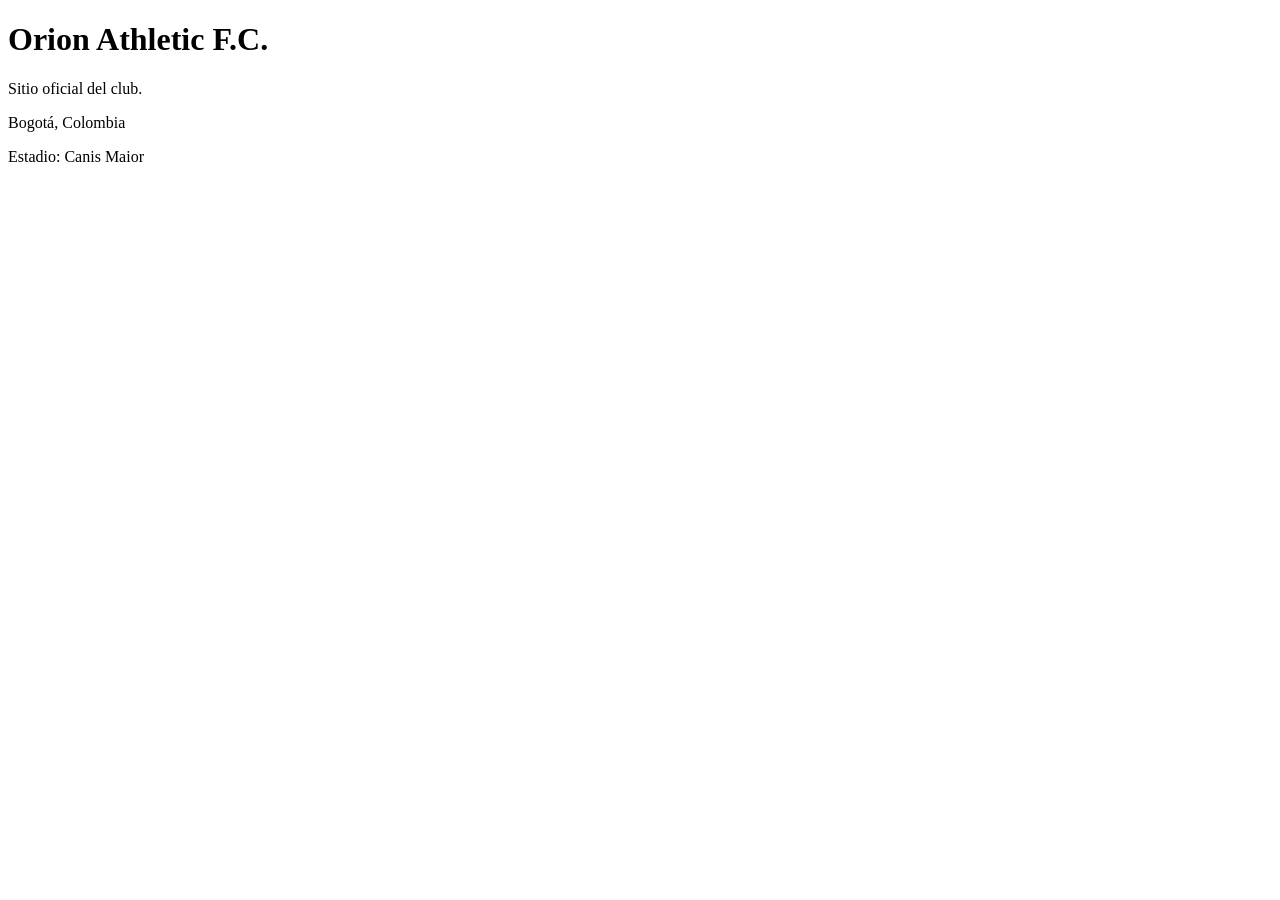
==== index.html @ b80672c2 "Create index.html Crear página inicial" ====
<!DOCTYPE html>
<html lang="es">
<head>
  <meta charset="UTF-8">
  <meta name="viewport" content="width=device-width, initial-scale=1.0">
  <title>Orion Athletic F.C.</title>
</head>
<body>

  <h1>Orion Athletic F.C.</h1>

  <p>Sitio oficial del club.</p>

  <p>Bogotá, Colombia</p>

  <p>Estadio: Canis Maior</p>

</body>
</html>
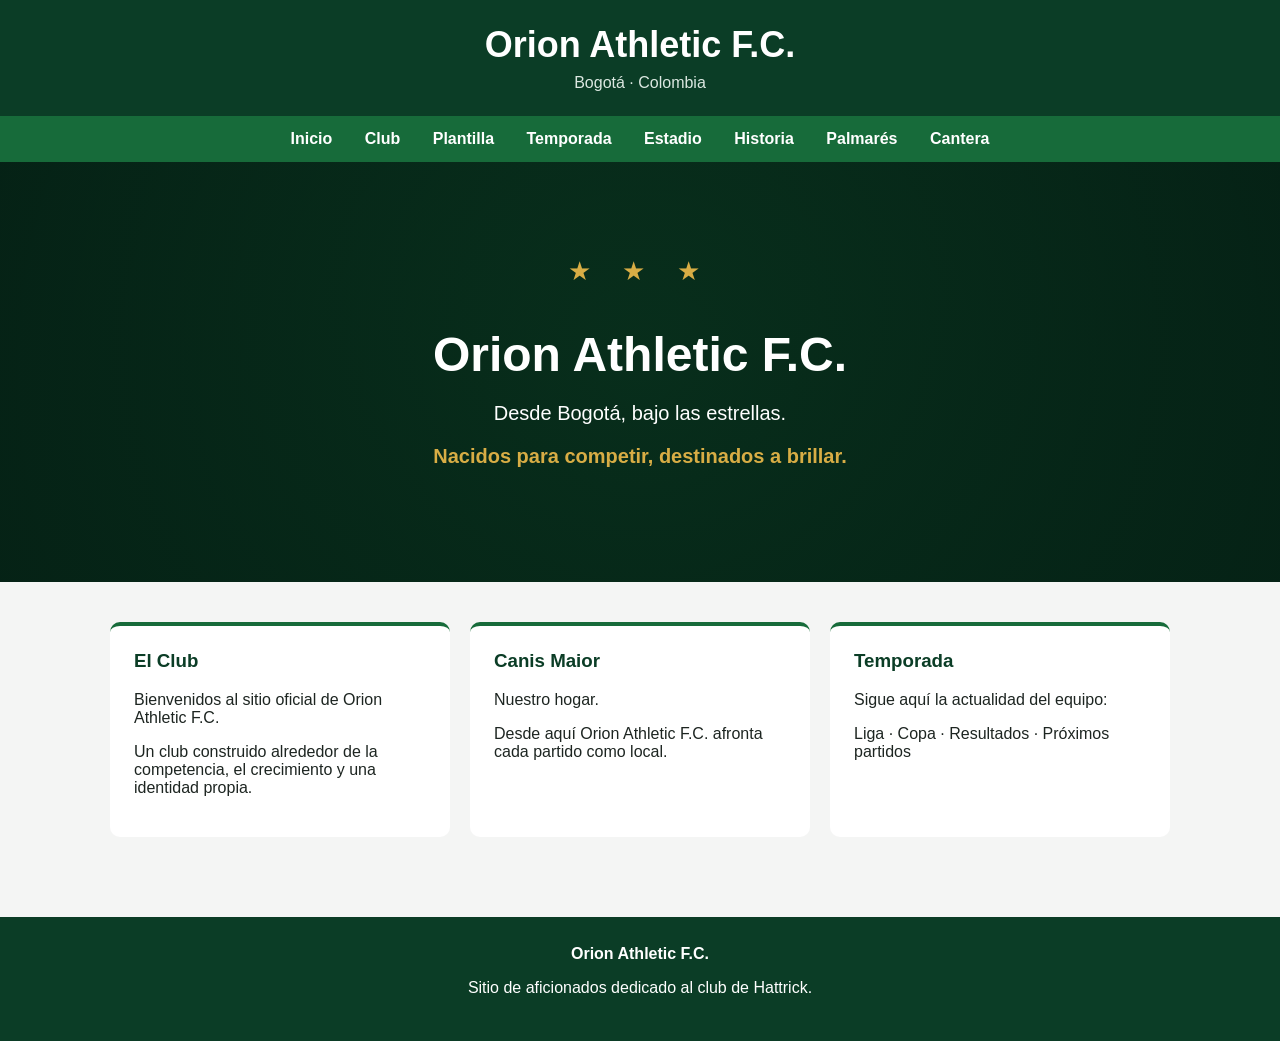
==== commit aec995d2: "Update index.html" ====
--- a/index.html
+++ b/index.html
@@ -1,19 +1,110 @@
 <!DOCTYPE html>
 <html lang="es">
+
 <head>
   <meta charset="UTF-8">
   <meta name="viewport" content="width=device-width, initial-scale=1.0">
+
   <title>Orion Athletic F.C.</title>
+
+  <link rel="stylesheet" href="css/styles.css">
 </head>
+
 <body>
 
-  <h1>Orion Athletic F.C.</h1>
+  <header>
+    <h1>Orion Athletic F.C.</h1>
+    <p>Bogotá · Colombia</p>
+  </header>
 
-  <p>Sitio oficial del club.</p>
+  <nav>
+    <a href="#">Inicio</a>
+    <a href="#">Club</a>
+    <a href="#">Plantilla</a>
+    <a href="#">Temporada</a>
+    <a href="#">Estadio</a>
+    <a href="#">Historia</a>
+    <a href="#">Palmarés</a>
+    <a href="#">Cantera</a>
+  </nav>
 
-  <p>Bogotá, Colombia</p>
+  <section class="hero">
 
-  <p>Estadio: Canis Maior</p>
+    <div>
+      <div class="stars">★ ★ ★</div>
+
+      <h2>Orion Athletic F.C.</h2>
+
+      <p>Desde Bogotá, bajo las estrellas.</p>
+
+      <p>
+        <span class="highlight">
+          Nacidos para competir, destinados a brillar.
+        </span>
+      </p>
+    </div>
+
+  </section>
+
+  <main class="container">
+
+    <div class="grid">
+
+      <section class="card">
+        <h3>El Club</h3>
+
+        <p>
+          Bienvenidos al sitio oficial de Orion Athletic F.C.
+        </p>
+
+        <p>
+          Un club construido alrededor de la competencia,
+          el crecimiento y una identidad propia.
+        </p>
+      </section>
+
+
+      <section class="card">
+        <h3>Canis Maior</h3>
+
+        <p>
+          Nuestro hogar.
+        </p>
+
+        <p>
+          Desde aquí Orion Athletic F.C. afronta cada partido
+          como local.
+        </p>
+      </section>
+
+
+      <section class="card">
+        <h3>Temporada</h3>
+
+        <p>
+          Sigue aquí la actualidad del equipo:
+        </p>
+
+        <p>
+          Liga · Copa · Resultados · Próximos partidos
+        </p>
+      </section>
+
+    </div>
+
+  </main>
+
+
+  <footer>
+
+    <strong>Orion Athletic F.C.</strong>
+
+    <p>
+      Sitio de aficionados dedicado al club de Hattrick.
+    </p>
+
+  </footer>
 
 </body>
+
 </html>
--- a/css/styles.css
+++ b/css/styles.css
@@ -0,0 +1,133 @@
+:root {
+  --verde: #176b3a;
+  --verde-oscuro: #0b3d26;
+  --dorado: #d8ad45;
+  --blanco: #ffffff;
+  --gris: #f4f5f4;
+  --texto: #1d2521;
+}
+
+* {
+  box-sizing: border-box;
+}
+
+body {
+  margin: 0;
+  font-family: Arial, Helvetica, sans-serif;
+  background: var(--gris);
+  color: var(--texto);
+}
+
+header {
+  background: var(--verde-oscuro);
+  color: var(--blanco);
+  padding: 24px;
+  text-align: center;
+}
+
+header h1 {
+  margin: 0;
+  font-size: 36px;
+}
+
+header p {
+  margin: 8px 0 0;
+  color: #dce8e1;
+}
+
+nav {
+  background: var(--verde);
+  padding: 14px;
+  text-align: center;
+}
+
+nav a {
+  color: white;
+  text-decoration: none;
+  margin: 0 14px;
+  font-weight: bold;
+}
+
+nav a:hover {
+  color: var(--dorado);
+}
+
+.hero {
+  min-height: 420px;
+  display: flex;
+  align-items: center;
+  justify-content: center;
+  text-align: center;
+  padding: 40px 20px;
+  background:
+    linear-gradient(rgba(5, 35, 22, 0.82), rgba(5, 35, 22, 0.88)),
+    radial-gradient(circle at center, #176b3a, #061d13);
+  color: white;
+}
+
+.hero h2 {
+  font-size: 48px;
+  margin-bottom: 12px;
+}
+
+.hero .stars {
+  color: var(--dorado);
+  font-size: 26px;
+  letter-spacing: 12px;
+}
+
+.hero p {
+  font-size: 20px;
+}
+
+.container {
+  max-width: 1100px;
+  margin: auto;
+  padding: 40px 20px;
+}
+
+.grid {
+  display: grid;
+  grid-template-columns: repeat(3, 1fr);
+  gap: 20px;
+}
+
+.card {
+  background: white;
+  border-radius: 10px;
+  padding: 24px;
+  border-top: 4px solid var(--verde);
+}
+
+.card h3 {
+  margin-top: 0;
+  color: var(--verde-oscuro);
+}
+
+.highlight {
+  color: var(--dorado);
+  font-weight: bold;
+}
+
+footer {
+  background: var(--verde-oscuro);
+  color: white;
+  text-align: center;
+  padding: 28px 20px;
+  margin-top: 40px;
+}
+
+@media (max-width: 750px) {
+  .grid {
+    grid-template-columns: 1fr;
+  }
+
+  .hero h2 {
+    font-size: 34px;
+  }
+
+  nav a {
+    display: inline-block;
+    margin: 6px 8px;
+  }
+}
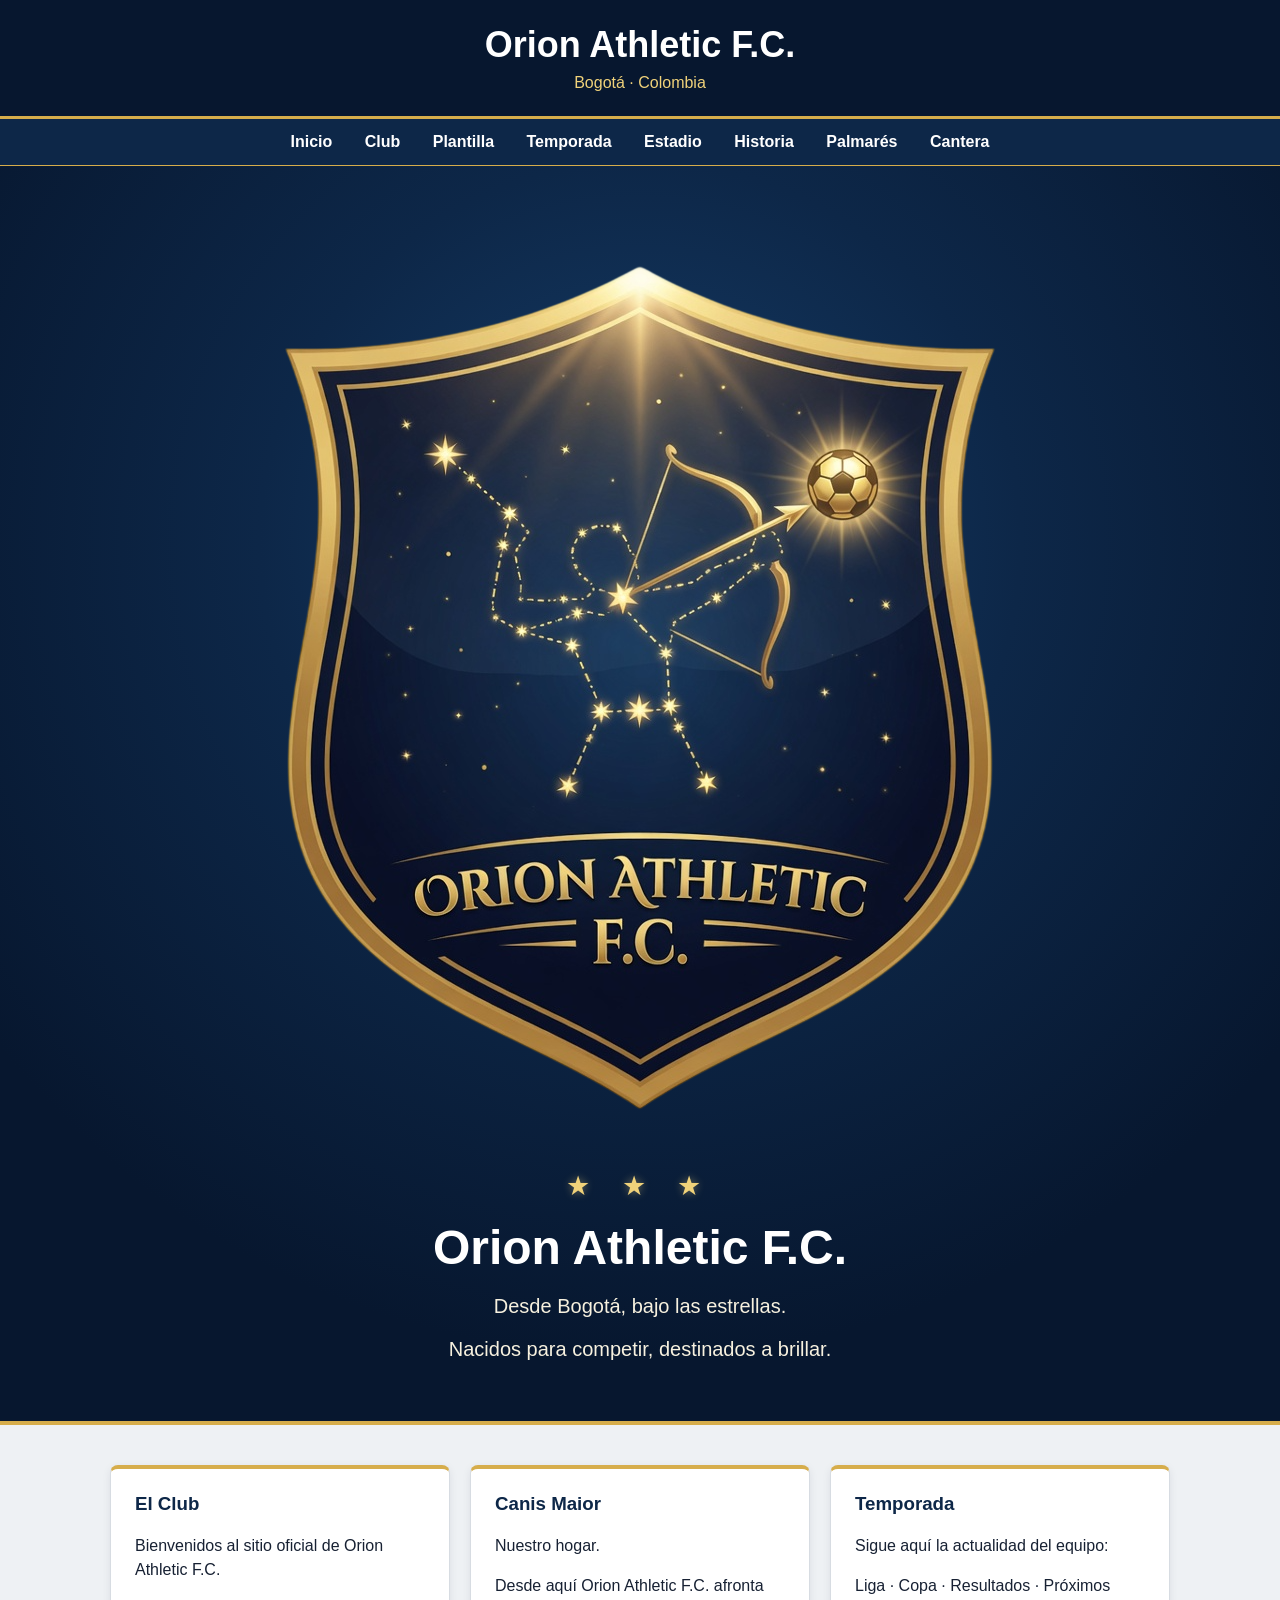
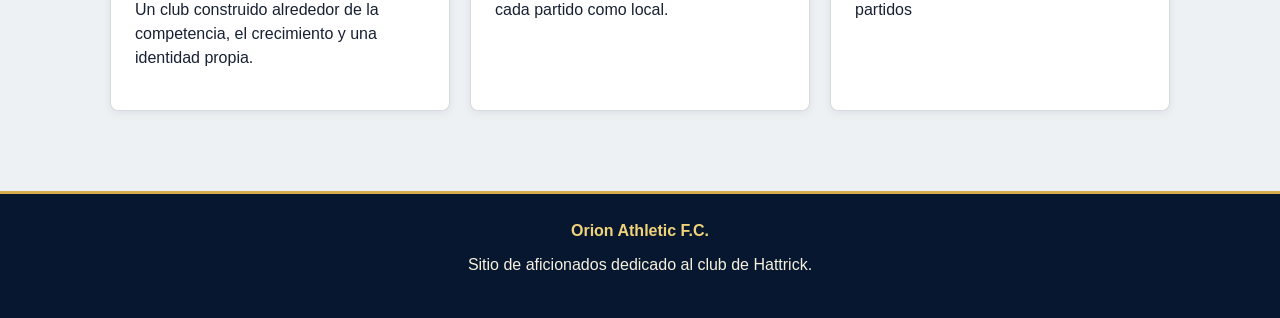
==== commit 9e43752e: "Update index.html" ====
--- a/index.html
+++ b/index.html
@@ -28,23 +28,29 @@
     <a href="#">Cantera</a>
   </nav>
 
-  <section class="hero">
+<section class="hero">
 
-    <div>
-      <div class="stars">★ ★ ★</div>
+  <div class="hero-content">
 
-      <h2>Orion Athletic F.C.</h2>
+    <img
+      src="logoathletic.png"
+      alt="Escudo de Orion Athletic F.C."
+      class="hero-logo"
+    >
 
-      <p>Desde Bogotá, bajo las estrellas.</p>
+    <div class="stars">★ ★ ★</div>
 
-      <p>
-        <span class="highlight">
-          Nacidos para competir, destinados a brillar.
-        </span>
-      </p>
-    </div>
+    <h2>Orion Athletic F.C.</h2>
 
-  </section>
+    <p>Desde Bogotá, bajo las estrellas.</p>
+
+    <p class="hero-motto">
+      Nacidos para competir, destinados a brillar.
+    </p>
+
+  </div>
+
+</section>
 
   <main class="container">
 
--- a/css/styles.css
+++ b/css/styles.css
@@ -1,28 +1,52 @@
 :root {
-  --verde: #176b3a;
-  --verde-oscuro: #0b3d26;
-  --dorado: #d8ad45;
+  /* Identidad Orion Athletic F.C. */
+  --azul-noche: #07172f;
+  --azul-oscuro: #0d2748;
+  --azul-medio: #163d68;
+
+  --dorado: #d6ad4b;
+  --dorado-claro: #f0d27a;
+
+  --crema: #f7f1df;
   --blanco: #ffffff;
-  --gris: #f4f5f4;
-  --texto: #1d2521;
-}
+
+  --fondo: #eef1f4;
+  --texto: #172133;
+  --texto-suave: #5d6878;
+
+  --borde: #d7dce2;
+}
+
+/* =========================
+   BASE
+========================= */
 
 * {
   box-sizing: border-box;
+}
+
+html {
+  scroll-behavior: smooth;
 }
 
 body {
   margin: 0;
   font-family: Arial, Helvetica, sans-serif;
-  background: var(--gris);
+  background: var(--fondo);
   color: var(--texto);
 }
 
+/* =========================
+   CABECERA
+========================= */
+
 header {
-  background: var(--verde-oscuro);
+  background: var(--azul-noche);
   color: var(--blanco);
   padding: 24px;
   text-align: center;
+
+  border-bottom: 3px solid var(--dorado);
 }
 
 header h1 {
@@ -32,102 +56,203 @@
 
 header p {
   margin: 8px 0 0;
-  color: #dce8e1;
-}
+  color: var(--dorado-claro);
+}
+
+/* =========================
+   MENÚ
+========================= */
 
 nav {
-  background: var(--verde);
+  background: var(--azul-oscuro);
   padding: 14px;
   text-align: center;
+
+  border-bottom: 1px solid var(--dorado);
 }
 
 nav a {
-  color: white;
+  color: var(--blanco);
   text-decoration: none;
+
   margin: 0 14px;
+
   font-weight: bold;
+
+  transition: color 0.2s ease;
 }
 
 nav a:hover {
-  color: var(--dorado);
-}
+  color: var(--dorado-claro);
+}
+
+/* =========================
+   PORTADA
+========================= */
 
 .hero {
-  min-height: 420px;
+  min-height: 430px;
+
   display: flex;
   align-items: center;
   justify-content: center;
-  text-align: center;
+
+  text-align: center;
+
   padding: 40px 20px;
+
   background:
-    linear-gradient(rgba(5, 35, 22, 0.82), rgba(5, 35, 22, 0.88)),
-    radial-gradient(circle at center, #176b3a, #061d13);
-  color: white;
+    radial-gradient(
+      circle at 50% 30%,
+      #163d68 0%,
+      #0d2748 35%,
+      #07172f 75%
+    );
+
+  color: var(--blanco);
+
+  border-bottom: 4px solid var(--dorado);
 }
 
 .hero h2 {
   font-size: 48px;
-  margin-bottom: 12px;
+
+  margin: 18px 0 12px;
+
+  color: var(--blanco);
 }
 
 .hero .stars {
-  color: var(--dorado);
-  font-size: 26px;
+  color: var(--dorado-claro);
+
+  font-size: 27px;
+
   letter-spacing: 12px;
+
+  text-shadow:
+    0 0 8px rgba(240, 210, 122, 0.45);
 }
 
 .hero p {
   font-size: 20px;
-}
+
+  color: var(--crema);
+}
+
+.highlight {
+  color: var(--dorado-claro);
+
+  font-weight: bold;
+}
+
+/* =========================
+   CONTENIDO
+========================= */
 
 .container {
   max-width: 1100px;
+
   margin: auto;
+
   padding: 40px 20px;
 }
+
+/* =========================
+   TARJETAS
+========================= */
 
 .grid {
   display: grid;
+
   grid-template-columns: repeat(3, 1fr);
+
   gap: 20px;
 }
 
 .card {
-  background: white;
-  border-radius: 10px;
+  background: var(--blanco);
+
+  border-radius: 8px;
+
   padding: 24px;
-  border-top: 4px solid var(--verde);
+
+  border: 1px solid var(--borde);
+
+  border-top: 4px solid var(--dorado);
+
+  box-shadow:
+    0 2px 8px rgba(7, 23, 47, 0.08);
 }
 
 .card h3 {
   margin-top: 0;
-  color: var(--verde-oscuro);
-}
-
-.highlight {
+
+  color: var(--azul-oscuro);
+}
+
+.card p {
+  line-height: 1.5;
+}
+
+/* =========================
+   ENLACES
+========================= */
+
+a {
+  color: var(--azul-medio);
+}
+
+a:hover {
   color: var(--dorado);
-  font-weight: bold;
-}
+}
+
+/* =========================
+   FOOTER
+========================= */
 
 footer {
-  background: var(--verde-oscuro);
-  color: white;
-  text-align: center;
+  background: var(--azul-noche);
+
+  color: var(--blanco);
+
+  text-align: center;
+
   padding: 28px 20px;
+
   margin-top: 40px;
-}
+
+  border-top: 3px solid var(--dorado);
+}
+
+footer strong {
+  color: var(--dorado-claro);
+}
+
+footer p {
+  color: var(--crema);
+}
+
+/* =========================
+   RESPONSIVE
+========================= */
 
 @media (max-width: 750px) {
+
   .grid {
     grid-template-columns: 1fr;
   }
 
+  .hero {
+    min-height: 360px;
+  }
+
   .hero h2 {
     font-size: 34px;
   }
 
   nav a {
     display: inline-block;
+
     margin: 6px 8px;
   }
 }
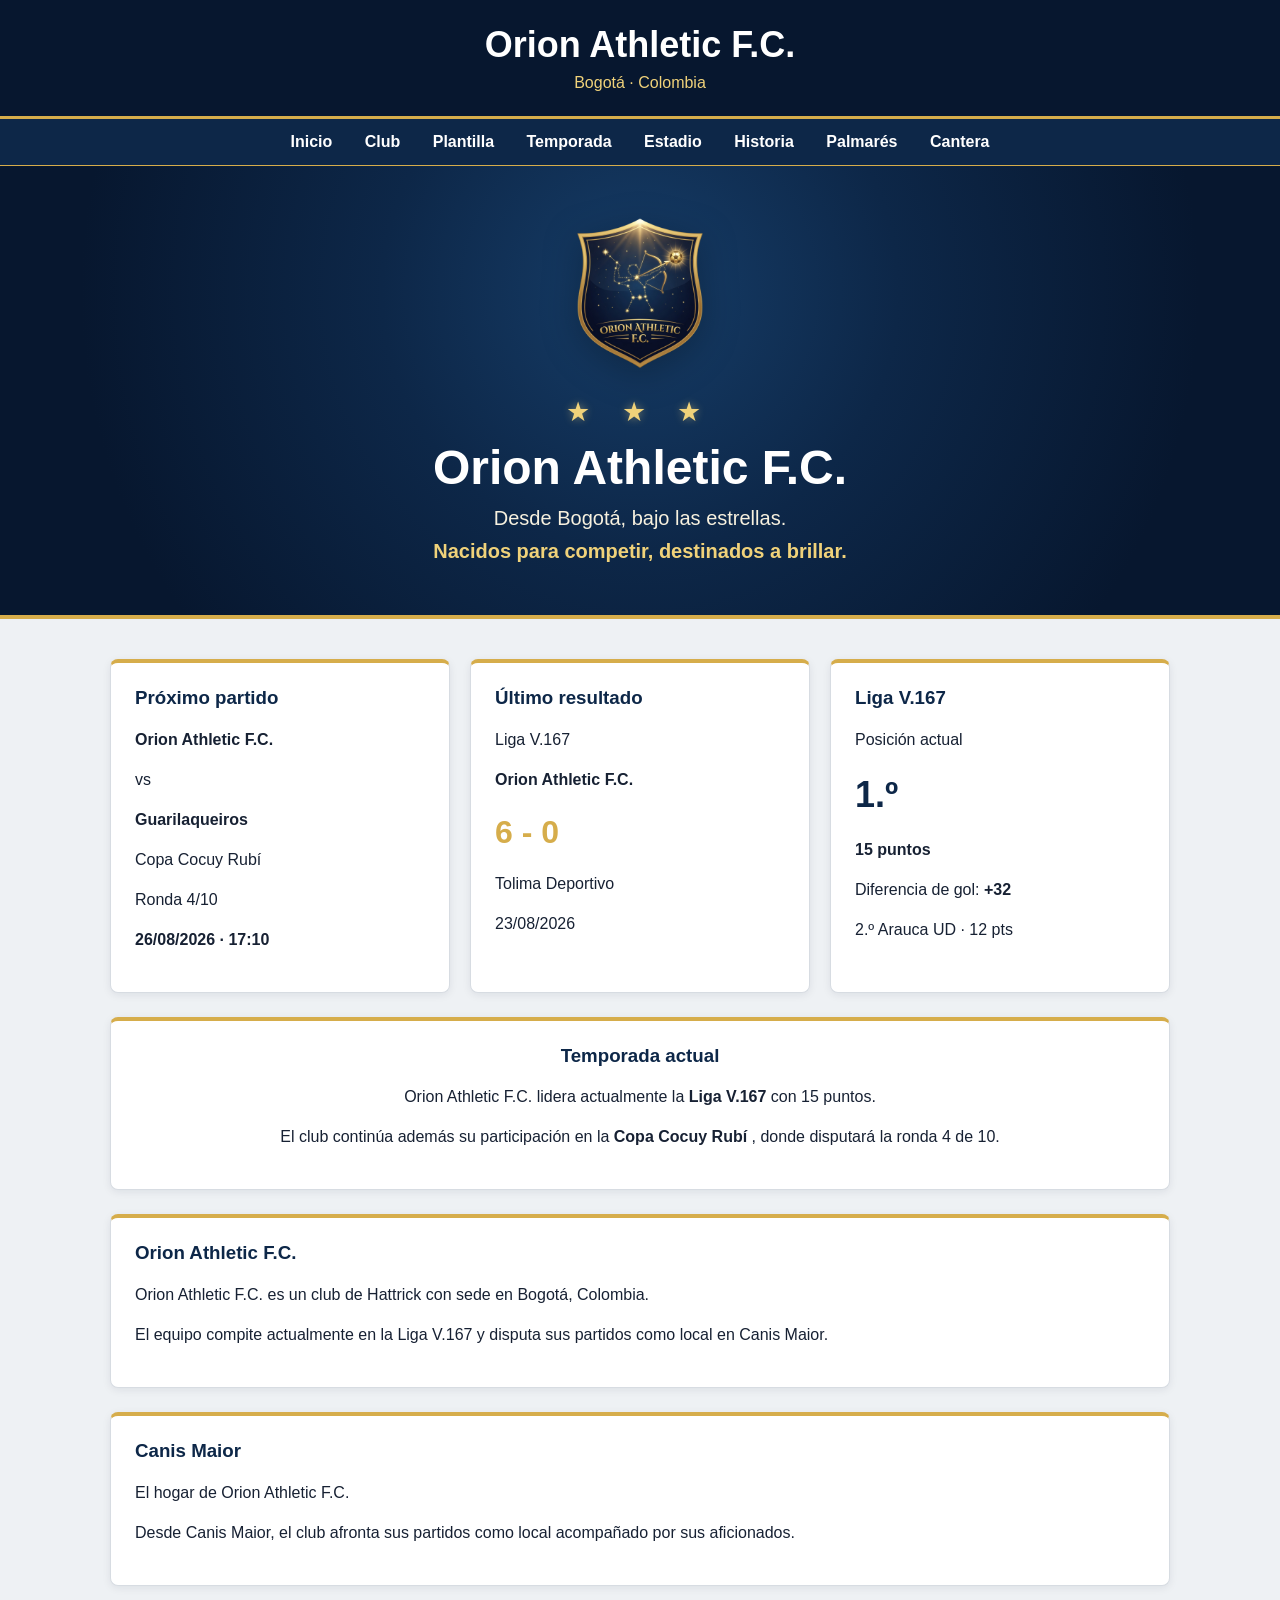
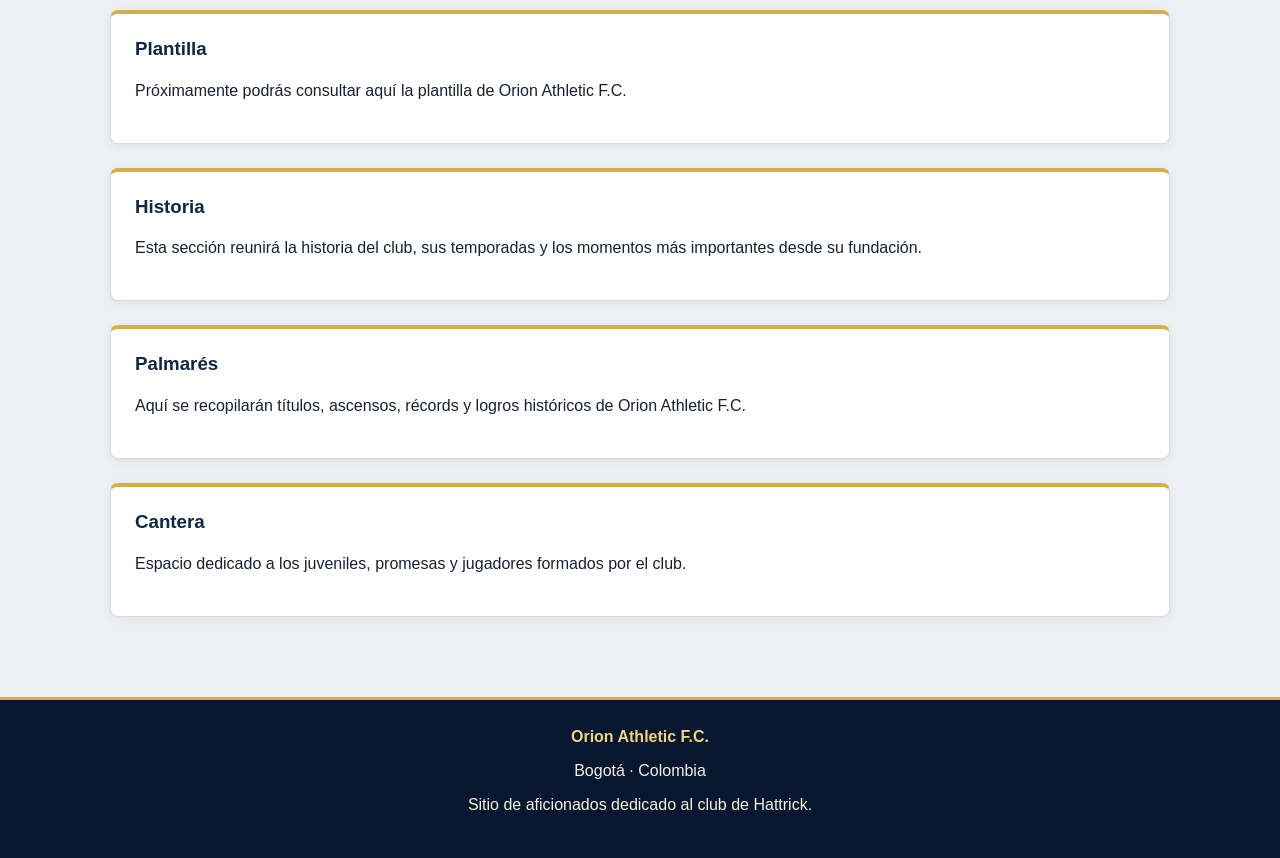
==== commit 948b44d7: "Update index.html" ====
--- a/index.html
+++ b/index.html
@@ -3,107 +3,421 @@
 
 <head>
   <meta charset="UTF-8">
-  <meta name="viewport" content="width=device-width, initial-scale=1.0">
+
+  <meta
+    name="viewport"
+    content="width=device-width, initial-scale=1.0"
+  >
+
+  <meta
+    name="description"
+    content="Sitio oficial de Orion Athletic F.C., club de Hattrick de Bogotá, Colombia."
+  >
 
   <title>Orion Athletic F.C.</title>
 
-  <link rel="stylesheet" href="css/styles.css">
+  <link
+    rel="stylesheet"
+    href="css/styles.css"
+  >
 </head>
 
 <body>
 
+  <!-- =========================
+       CABECERA
+  ========================== -->
+
   <header>
+
     <h1>Orion Athletic F.C.</h1>
-    <p>Bogotá · Colombia</p>
+
+    <p>
+      Bogotá · Colombia
+    </p>
+
   </header>
 
+
+  <!-- =========================
+       NAVEGACIÓN
+  ========================== -->
+
   <nav>
-    <a href="#">Inicio</a>
-    <a href="#">Club</a>
-    <a href="#">Plantilla</a>
-    <a href="#">Temporada</a>
-    <a href="#">Estadio</a>
-    <a href="#">Historia</a>
-    <a href="#">Palmarés</a>
-    <a href="#">Cantera</a>
+
+    <a href="#inicio">Inicio</a>
+
+    <a href="#club">Club</a>
+
+    <a href="#plantilla">Plantilla</a>
+
+    <a href="#temporada">Temporada</a>
+
+    <a href="#estadio">Estadio</a>
+
+    <a href="#historia">Historia</a>
+
+    <a href="#palmares">Palmarés</a>
+
+    <a href="#cantera">Cantera</a>
+
   </nav>
 
-<section class="hero">
-
-  <div class="hero-content">
-
-    <img
-      src="logoathletic.png"
-      alt="Escudo de Orion Athletic F.C."
-      class="hero-logo"
-    >
-
-    <div class="stars">★ ★ ★</div>
-
-    <h2>Orion Athletic F.C.</h2>
-
-    <p>Desde Bogotá, bajo las estrellas.</p>
-
-    <p class="hero-motto">
-      Nacidos para competir, destinados a brillar.
+
+  <!-- =========================
+       PORTADA
+  ========================== -->
+
+  <section
+    class="hero"
+    id="inicio"
+  >
+
+    <div class="hero-content">
+
+      <img
+        src="logoathletic.png"
+        alt="Escudo de Orion Athletic F.C."
+        class="hero-logo"
+      >
+
+      <div class="stars">
+        ★ ★ ★
+      </div>
+
+      <h2>
+        Orion Athletic F.C.
+      </h2>
+
+      <p>
+        Desde Bogotá, bajo las estrellas.
+      </p>
+
+      <p class="hero-motto">
+        Nacidos para competir, destinados a brillar.
+      </p>
+
+    </div>
+
+  </section>
+
+
+  <!-- =========================
+       ACTUALIDAD
+  ========================== -->
+
+  <main class="container">
+
+    <div class="grid">
+
+
+      <!-- PRÓXIMO PARTIDO -->
+
+      <section class="card">
+
+        <h3>
+          Próximo partido
+        </h3>
+
+        <p>
+          <strong>
+            Orion Athletic F.C.
+          </strong>
+        </p>
+
+        <p>
+          vs
+        </p>
+
+        <p>
+          <strong>
+            Guarilaqueiros
+          </strong>
+        </p>
+
+        <p>
+          Copa Cocuy Rubí
+        </p>
+
+        <p>
+          Ronda 4/10
+        </p>
+
+        <p>
+          <strong>
+            26/08/2026 · 17:10
+          </strong>
+        </p>
+
+      </section>
+
+
+      <!-- ÚLTIMO RESULTADO -->
+
+      <section class="card">
+
+        <h3>
+          Último resultado
+        </h3>
+
+        <p>
+          Liga V.167
+        </p>
+
+        <p>
+          <strong>
+            Orion Athletic F.C.
+          </strong>
+        </p>
+
+        <p
+          style="
+            font-size: 32px;
+            font-weight: bold;
+            color: #d6ad4b;
+            margin: 12px 0;
+          "
+        >
+          6 - 0
+        </p>
+
+        <p>
+          Tolima Deportivo
+        </p>
+
+        <p>
+          23/08/2026
+        </p>
+
+      </section>
+
+
+      <!-- POSICIÓN EN LIGA -->
+
+      <section class="card">
+
+        <h3>
+          Liga V.167
+        </h3>
+
+        <p>
+          Posición actual
+        </p>
+
+        <p
+          style="
+            font-size: 36px;
+            font-weight: bold;
+            color: #0d2748;
+            margin: 12px 0;
+          "
+        >
+          1.º
+        </p>
+
+        <p>
+          <strong>
+            15 puntos
+          </strong>
+        </p>
+
+        <p>
+          Diferencia de gol:
+          <strong>
+            +32
+          </strong>
+        </p>
+
+        <p>
+          2.º Arauca UD · 12 pts
+        </p>
+
+      </section>
+
+    </div>
+
+
+    <!-- =========================
+         ESTADO DE TEMPORADA
+    ========================== -->
+
+    <section
+      class="card"
+      id="temporada"
+      style="
+        margin-top: 24px;
+        text-align: center;
+      "
+    >
+
+      <h3>
+        Temporada actual
+      </h3>
+
+      <p>
+        Orion Athletic F.C. lidera actualmente la
+        <strong>
+          Liga V.167
+        </strong>
+        con 15 puntos.
+      </p>
+
+      <p>
+        El club continúa además su participación en la
+        <strong>
+          Copa Cocuy Rubí
+        </strong>,
+        donde disputará la ronda 4 de 10.
+      </p>
+
+    </section>
+
+
+    <!-- =========================
+         CLUB
+    ========================== -->
+
+    <section
+      class="card"
+      id="club"
+      style="margin-top: 24px;"
+    >
+
+      <h3>
+        Orion Athletic F.C.
+      </h3>
+
+      <p>
+        Orion Athletic F.C. es un club de Hattrick
+        con sede en Bogotá, Colombia.
+      </p>
+
+      <p>
+        El equipo compite actualmente en la Liga V.167
+        y disputa sus partidos como local en Canis Maior.
+      </p>
+
+    </section>
+
+
+    <!-- =========================
+         ESTADIO
+    ========================== -->
+
+    <section
+      class="card"
+      id="estadio"
+      style="margin-top: 24px;"
+    >
+
+      <h3>
+        Canis Maior
+      </h3>
+
+      <p>
+        El hogar de Orion Athletic F.C.
+      </p>
+
+      <p>
+        Desde Canis Maior, el club afronta sus partidos
+        como local acompañado por sus aficionados.
+      </p>
+
+    </section>
+
+
+    <!-- =========================
+         SECCIONES EN CONSTRUCCIÓN
+    ========================== -->
+
+    <section
+      class="card"
+      id="plantilla"
+      style="margin-top: 24px;"
+    >
+
+      <h3>
+        Plantilla
+      </h3>
+
+      <p>
+        Próximamente podrás consultar aquí la plantilla
+        de Orion Athletic F.C.
+      </p>
+
+    </section>
+
+
+    <section
+      class="card"
+      id="historia"
+      style="margin-top: 24px;"
+    >
+
+      <h3>
+        Historia
+      </h3>
+
+      <p>
+        Esta sección reunirá la historia del club,
+        sus temporadas y los momentos más importantes
+        desde su fundación.
+      </p>
+
+    </section>
+
+
+    <section
+      class="card"
+      id="palmares"
+      style="margin-top: 24px;"
+    >
+
+      <h3>
+        Palmarés
+      </h3>
+
+      <p>
+        Aquí se recopilarán títulos, ascensos,
+        récords y logros históricos de Orion Athletic F.C.
+      </p>
+
+    </section>
+
+
+    <section
+      class="card"
+      id="cantera"
+      style="margin-top: 24px;"
+    >
+
+      <h3>
+        Cantera
+      </h3>
+
+      <p>
+        Espacio dedicado a los juveniles,
+        promesas y jugadores formados por el club.
+      </p>
+
+    </section>
+
+  </main>
+
+
+  <!-- =========================
+       FOOTER
+  ========================== -->
+
+  <footer>
+
+    <strong>
+      Orion Athletic F.C.
+    </strong>
+
+    <p>
+      Bogotá · Colombia
     </p>
-
-  </div>
-
-</section>
-
-  <main class="container">
-
-    <div class="grid">
-
-      <section class="card">
-        <h3>El Club</h3>
-
-        <p>
-          Bienvenidos al sitio oficial de Orion Athletic F.C.
-        </p>
-
-        <p>
-          Un club construido alrededor de la competencia,
-          el crecimiento y una identidad propia.
-        </p>
-      </section>
-
-
-      <section class="card">
-        <h3>Canis Maior</h3>
-
-        <p>
-          Nuestro hogar.
-        </p>
-
-        <p>
-          Desde aquí Orion Athletic F.C. afronta cada partido
-          como local.
-        </p>
-      </section>
-
-
-      <section class="card">
-        <h3>Temporada</h3>
-
-        <p>
-          Sigue aquí la actualidad del equipo:
-        </p>
-
-        <p>
-          Liga · Copa · Resultados · Próximos partidos
-        </p>
-      </section>
-
-    </div>
-
-  </main>
-
-
-  <footer>
-
-    <strong>Orion Athletic F.C.</strong>
 
     <p>
       Sitio de aficionados dedicado al club de Hattrick.
--- a/css/styles.css
+++ b/css/styles.css
@@ -79,7 +79,9 @@
 
   font-weight: bold;
 
-  transition: color 0.2s ease;
+  transition:
+    color 0.2s ease,
+    opacity 0.2s ease;
 }
 
 nav a:hover {
@@ -91,7 +93,7 @@
 ========================= */
 
 .hero {
-  min-height: 430px;
+  min-height: 390px;
 
   display: flex;
   align-items: center;
@@ -99,45 +101,87 @@
 
   text-align: center;
 
-  padding: 40px 20px;
+  padding: 42px 20px;
 
   background:
     radial-gradient(
-      circle at 50% 30%,
+      circle at 50% 28%,
       #163d68 0%,
-      #0d2748 35%,
-      #07172f 75%
+      #0d2748 36%,
+      #07172f 78%
     );
 
   color: var(--blanco);
 
   border-bottom: 4px solid var(--dorado);
 }
+
+.hero-content {
+  width: 100%;
+  max-width: 760px;
+
+  margin: 0 auto;
+}
+
+/* Escudo principal */
+
+.hero-logo {
+  display: block;
+
+  width: 170px;
+  max-width: 45vw;
+  height: auto;
+
+  margin: 0 auto 18px;
+
+  filter:
+    drop-shadow(0 8px 18px rgba(0, 0, 0, 0.28));
+}
+
+/* Estrellas */
+
+.hero .stars {
+  color: var(--dorado-claro);
+
+  font-size: 27px;
+
+  letter-spacing: 12px;
+
+  margin-bottom: 10px;
+
+  text-shadow:
+    0 0 8px rgba(240, 210, 122, 0.45);
+}
+
+/* Nombre */
 
 .hero h2 {
   font-size: 48px;
 
-  margin: 18px 0 12px;
-
-  color: var(--blanco);
-}
-
-.hero .stars {
-  color: var(--dorado-claro);
-
-  font-size: 27px;
-
-  letter-spacing: 12px;
-
-  text-shadow:
-    0 0 8px rgba(240, 210, 122, 0.45);
-}
+  margin: 12px 0 12px;
+
+  color: var(--blanco);
+}
+
+/* Texto principal */
 
 .hero p {
   font-size: 20px;
 
   color: var(--crema);
-}
+
+  margin: 10px 0;
+}
+
+/* Lema */
+
+.hero-motto {
+  color: var(--dorado-claro) !important;
+
+  font-weight: bold;
+}
+
+/* Compatibilidad con highlight anterior */
 
 .highlight {
   color: var(--dorado-claro);
@@ -182,6 +226,17 @@
 
   box-shadow:
     0 2px 8px rgba(7, 23, 47, 0.08);
+
+  transition:
+    transform 0.2s ease,
+    box-shadow 0.2s ease;
+}
+
+.card:hover {
+  transform: translateY(-2px);
+
+  box-shadow:
+    0 6px 18px rgba(7, 23, 47, 0.10);
 }
 
 .card h3 {
@@ -236,23 +291,60 @@
    RESPONSIVE
 ========================= */
 
+@media (max-width: 900px) {
+
+  .grid {
+    grid-template-columns: repeat(2, 1fr);
+  }
+
+}
+
 @media (max-width: 750px) {
+
+  header {
+    padding: 20px 16px;
+  }
+
+  header h1 {
+    font-size: 30px;
+  }
+
+  nav {
+    padding: 10px 8px;
+  }
+
+  nav a {
+    display: inline-block;
+
+    margin: 6px 8px;
+  }
+
+  .hero {
+    min-height: 360px;
+
+    padding: 34px 18px;
+  }
+
+  .hero-logo {
+    width: 135px;
+  }
+
+  .hero .stars {
+    font-size: 23px;
+
+    letter-spacing: 9px;
+  }
+
+  .hero h2 {
+    font-size: 34px;
+  }
+
+  .hero p {
+    font-size: 18px;
+  }
 
   .grid {
     grid-template-columns: 1fr;
   }
 
-  .hero {
-    min-height: 360px;
-  }
-
-  .hero h2 {
-    font-size: 34px;
-  }
-
-  nav a {
-    display: inline-block;
-
-    margin: 6px 8px;
-  }
-}
+}
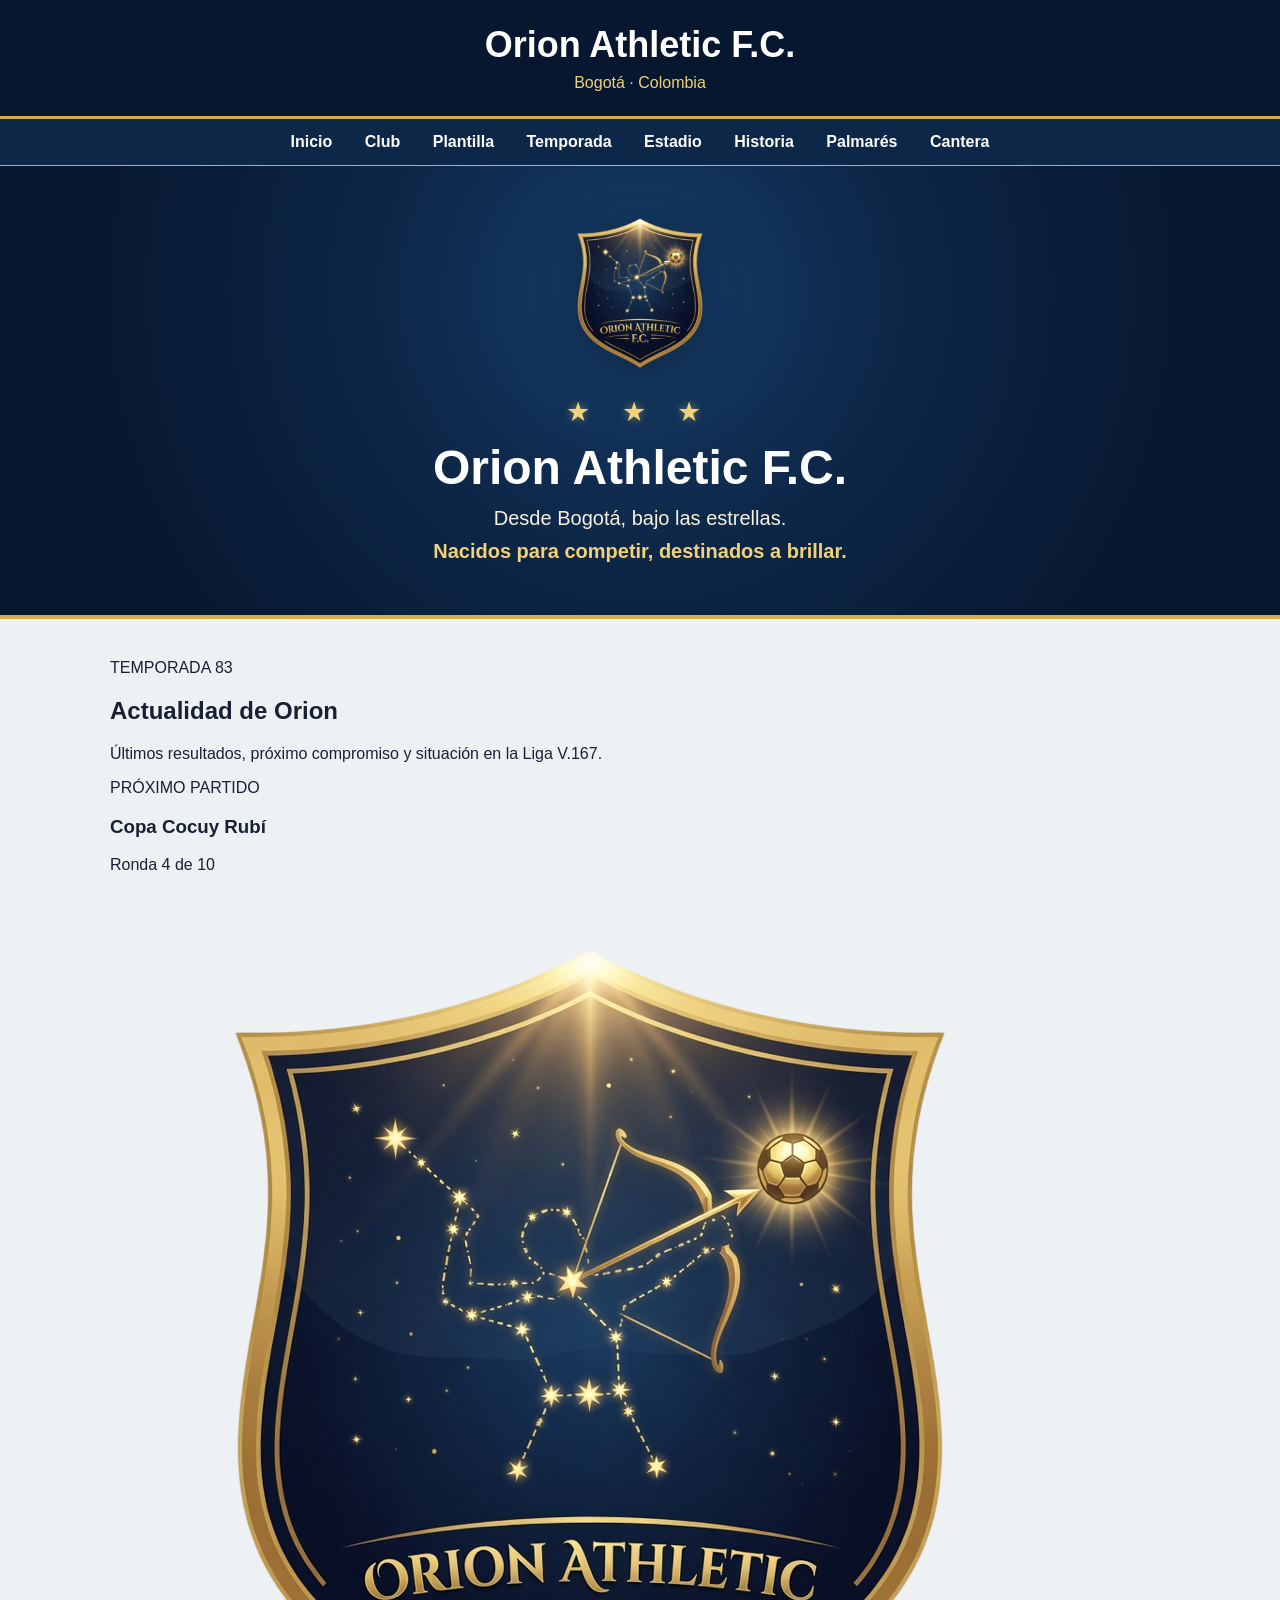
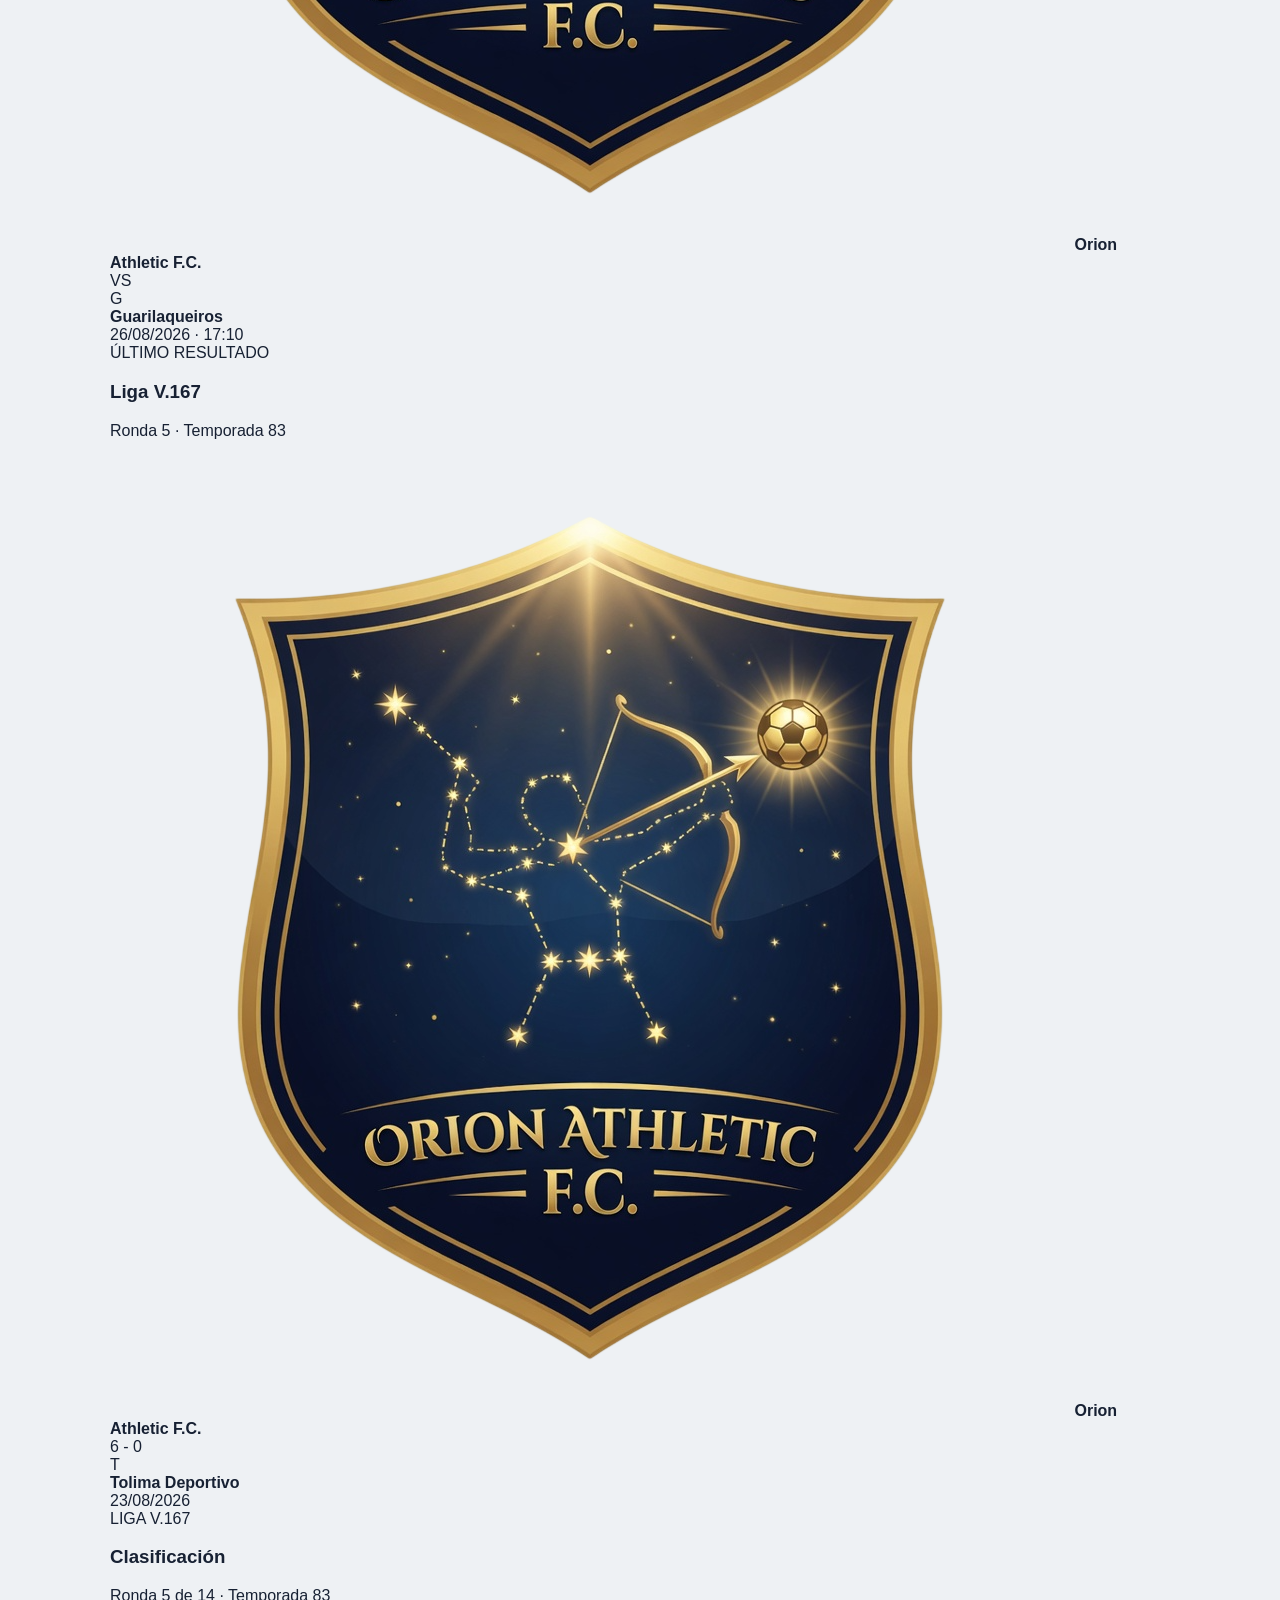
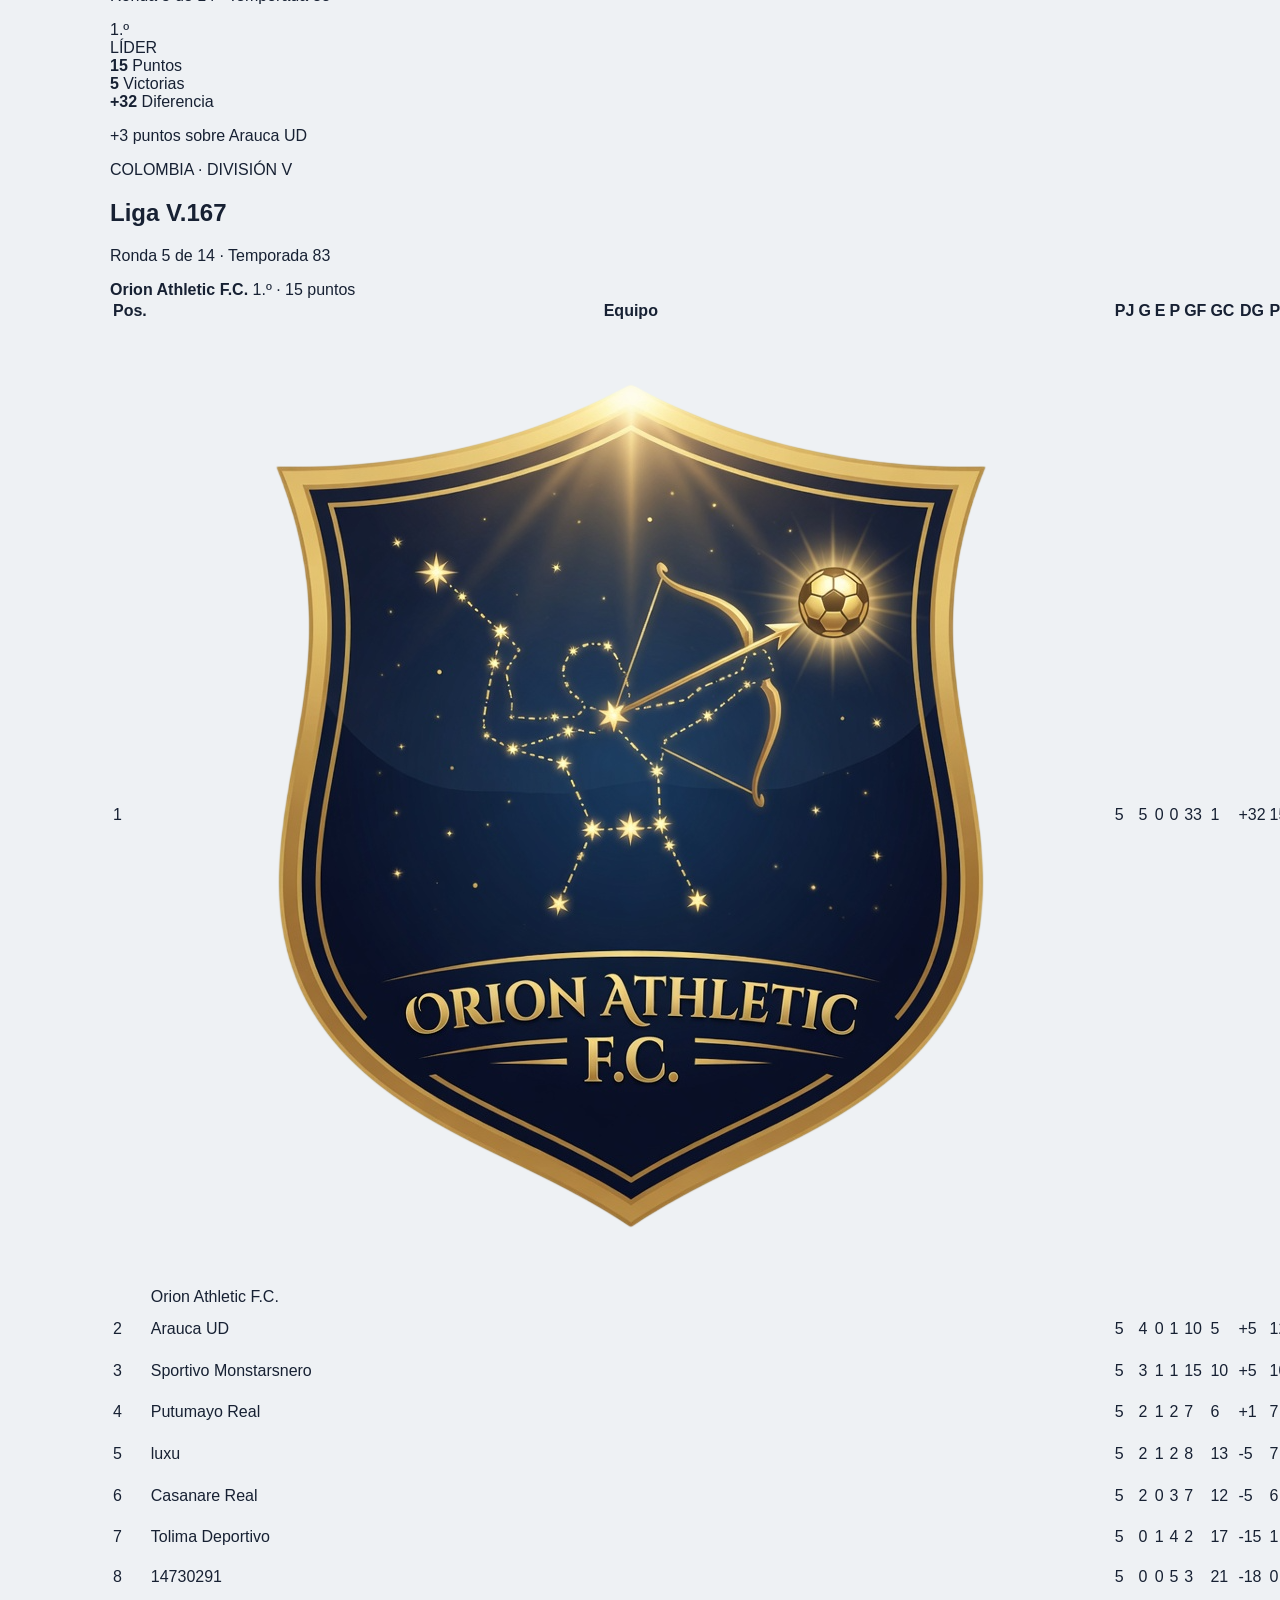
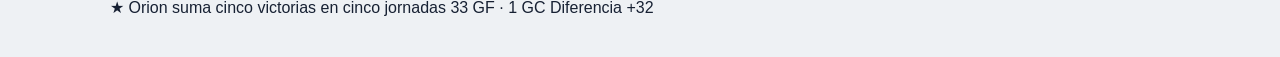
==== commit 2780dc64: "Update index.html" ====
--- a/index.html
+++ b/index.html
@@ -103,328 +103,542 @@
 
 
   <!-- =========================
-       ACTUALIDAD
+     ACTUALIDAD
+========================== -->
+
+<main class="container">
+
+  <section class="section-heading">
+    <span class="section-kicker">TEMPORADA 83</span>
+    <h2>Actualidad de Orion</h2>
+    <p>Últimos resultados, próximo compromiso y situación en la Liga V.167.</p>
+  </section>
+
+
+  <!-- =========================
+       RESUMEN DEPORTIVO
   ========================== -->
 
-  <main class="container">
-
-    <div class="grid">
-
-
-      <!-- PRÓXIMO PARTIDO -->
-
-      <section class="card">
-
-        <h3>
-          Próximo partido
-        </h3>
-
-        <p>
+  <div class="sports-grid">
+
+    <!-- PRÓXIMO PARTIDO -->
+
+    <article class="sports-card">
+
+      <div class="card-label">
+        PRÓXIMO PARTIDO
+      </div>
+
+      <h3>Copa Cocuy Rubí</h3>
+
+      <p class="competition-detail">
+        Ronda 4 de 10
+      </p>
+
+      <div class="match">
+
+        <div class="match-team">
+          <img
+            src="logoathletic.png"
+            alt="Orion Athletic F.C."
+            class="team-logo"
+          >
+
           <strong>
             Orion Athletic F.C.
           </strong>
-        </p>
-
-        <p>
-          vs
-        </p>
-
-        <p>
+        </div>
+
+        <div class="match-vs">
+          VS
+        </div>
+
+        <div class="match-team rival">
+          <div class="team-placeholder">
+            G
+          </div>
+
           <strong>
             Guarilaqueiros
           </strong>
-        </p>
-
-        <p>
-          Copa Cocuy Rubí
-        </p>
-
-        <p>
-          Ronda 4/10
-        </p>
-
-        <p>
-          <strong>
-            26/08/2026 · 17:10
-          </strong>
-        </p>
-
-      </section>
-
-
-      <!-- ÚLTIMO RESULTADO -->
-
-      <section class="card">
-
-        <h3>
-          Último resultado
-        </h3>
-
-        <p>
-          Liga V.167
-        </p>
-
-        <p>
+        </div>
+
+      </div>
+
+      <div class="match-date">
+        26/08/2026 · 17:10
+      </div>
+
+    </article>
+
+
+    <!-- ÚLTIMO RESULTADO -->
+
+    <article class="sports-card">
+
+      <div class="card-label">
+        ÚLTIMO RESULTADO
+      </div>
+
+      <h3>Liga V.167</h3>
+
+      <p class="competition-detail">
+        Ronda 5 · Temporada 83
+      </p>
+
+      <div class="result-box">
+
+        <div class="result-team">
+
+          <img
+            src="logoathletic.png"
+            alt="Orion Athletic F.C."
+            class="team-logo"
+          >
+
           <strong>
             Orion Athletic F.C.
           </strong>
+
+        </div>
+
+        <div class="score">
+          6 <span>-</span> 0
+        </div>
+
+        <div class="result-team">
+
+          <div class="team-placeholder">
+            T
+          </div>
+
+          <strong>
+            Tolima Deportivo
+          </strong>
+
+        </div>
+
+      </div>
+
+      <div class="match-date">
+        23/08/2026
+      </div>
+
+    </article>
+
+
+    <!-- RESUMEN DE LIGA -->
+
+    <article class="sports-card league-summary">
+
+      <div class="card-label">
+        LIGA V.167
+      </div>
+
+      <h3>Clasificación</h3>
+
+      <p class="competition-detail">
+        Ronda 5 de 14 · Temporada 83
+      </p>
+
+      <div class="position-number">
+        1.º
+      </div>
+
+      <div class="position-label">
+        LÍDER
+      </div>
+
+      <div class="league-metrics">
+
+        <div>
+          <strong>15</strong>
+          <span>Puntos</span>
+        </div>
+
+        <div>
+          <strong>5</strong>
+          <span>Victorias</span>
+        </div>
+
+        <div>
+          <strong>+32</strong>
+          <span>Diferencia</span>
+        </div>
+
+      </div>
+
+      <p class="league-gap">
+        +3 puntos sobre Arauca UD
+      </p>
+
+    </article>
+
+  </div>
+
+
+  <!-- =========================
+       CLASIFICACIÓN COMPLETA
+  ========================== -->
+
+  <section
+    class="league-section"
+    id="temporada"
+  >
+
+    <div class="league-header">
+
+      <div>
+
+        <span class="section-kicker">
+          COLOMBIA · DIVISIÓN V
+        </span>
+
+        <h2>
+          Liga V.167
+        </h2>
+
+        <p>
+          Ronda 5 de 14 · Temporada 83
         </p>
 
-        <p
-          style="
-            font-size: 32px;
-            font-weight: bold;
-            color: #d6ad4b;
-            margin: 12px 0;
-          "
-        >
-          6 - 0
-        </p>
-
-        <p>
-          Tolima Deportivo
-        </p>
-
-        <p>
-          23/08/2026
-        </p>
-
-      </section>
-
-
-      <!-- POSICIÓN EN LIGA -->
-
-      <section class="card">
-
-        <h3>
-          Liga V.167
-        </h3>
-
-        <p>
-          Posición actual
-        </p>
-
-        <p
-          style="
-            font-size: 36px;
-            font-weight: bold;
-            color: #0d2748;
-            margin: 12px 0;
-          "
-        >
-          1.º
-        </p>
-
-        <p>
-          <strong>
-            15 puntos
-          </strong>
-        </p>
-
-        <p>
-          Diferencia de gol:
-          <strong>
-            +32
-          </strong>
-        </p>
-
-        <p>
-          2.º Arauca UD · 12 pts
-        </p>
-
-      </section>
+      </div>
+
+      <div class="league-status">
+
+        <strong>Orion Athletic F.C.</strong>
+
+        <span>
+          1.º · 15 puntos
+        </span>
+
+      </div>
 
     </div>
 
 
-    <!-- =========================
-         ESTADO DE TEMPORADA
-    ========================== -->
-
-    <section
-      class="card"
-      id="temporada"
-      style="
-        margin-top: 24px;
-        text-align: center;
-      "
-    >
-
-      <h3>
-        Temporada actual
-      </h3>
-
-      <p>
-        Orion Athletic F.C. lidera actualmente la
-        <strong>
-          Liga V.167
-        </strong>
-        con 15 puntos.
-      </p>
-
-      <p>
-        El club continúa además su participación en la
-        <strong>
-          Copa Cocuy Rubí
-        </strong>,
-        donde disputará la ronda 4 de 10.
-      </p>
-
-    </section>
-
-
-    <!-- =========================
-         CLUB
-    ========================== -->
-
-    <section
-      class="card"
-      id="club"
-      style="margin-top: 24px;"
-    >
-
-      <h3>
-        Orion Athletic F.C.
-      </h3>
-
-      <p>
-        Orion Athletic F.C. es un club de Hattrick
-        con sede en Bogotá, Colombia.
-      </p>
-
-      <p>
-        El equipo compite actualmente en la Liga V.167
-        y disputa sus partidos como local en Canis Maior.
-      </p>
-
-    </section>
-
-
-    <!-- =========================
-         ESTADIO
-    ========================== -->
-
-    <section
-      class="card"
-      id="estadio"
-      style="margin-top: 24px;"
-    >
-
-      <h3>
-        Canis Maior
-      </h3>
-
-      <p>
-        El hogar de Orion Athletic F.C.
-      </p>
-
-      <p>
-        Desde Canis Maior, el club afronta sus partidos
-        como local acompañado por sus aficionados.
-      </p>
-
-    </section>
-
-
-    <!-- =========================
-         SECCIONES EN CONSTRUCCIÓN
-    ========================== -->
-
-    <section
-      class="card"
-      id="plantilla"
-      style="margin-top: 24px;"
-    >
-
-      <h3>
-        Plantilla
-      </h3>
-
-      <p>
-        Próximamente podrás consultar aquí la plantilla
-        de Orion Athletic F.C.
-      </p>
-
-    </section>
-
-
-    <section
-      class="card"
-      id="historia"
-      style="margin-top: 24px;"
-    >
-
-      <h3>
-        Historia
-      </h3>
-
-      <p>
-        Esta sección reunirá la historia del club,
-        sus temporadas y los momentos más importantes
-        desde su fundación.
-      </p>
-
-    </section>
-
-
-    <section
-      class="card"
-      id="palmares"
-      style="margin-top: 24px;"
-    >
-
-      <h3>
-        Palmarés
-      </h3>
-
-      <p>
-        Aquí se recopilarán títulos, ascensos,
-        récords y logros históricos de Orion Athletic F.C.
-      </p>
-
-    </section>
-
-
-    <section
-      class="card"
-      id="cantera"
-      style="margin-top: 24px;"
-    >
-
-      <h3>
-        Cantera
-      </h3>
-
-      <p>
-        Espacio dedicado a los juveniles,
-        promesas y jugadores formados por el club.
-      </p>
-
-    </section>
-
-  </main>
-
-
-  <!-- =========================
-       FOOTER
-  ========================== -->
-
-  <footer>
-
-    <strong>
-      Orion Athletic F.C.
-    </strong>
-
-    <p>
-      Bogotá · Colombia
-    </p>
-
-    <p>
-      Sitio de aficionados dedicado al club de Hattrick.
-    </p>
-
-  </footer>
-
-</body>
-
-</html>
+    <div class="table-wrapper">
+
+      <table class="league-table">
+
+        <thead>
+
+          <tr>
+            <th>Pos.</th>
+            <th class="team-column">Equipo</th>
+            <th>PJ</th>
+            <th>G</th>
+            <th>E</th>
+            <th>P</th>
+            <th>GF</th>
+            <th>GC</th>
+            <th>DG</th>
+            <th>Pts</th>
+            <th>Forma</th>
+          </tr>
+
+        </thead>
+
+
+        <tbody>
+
+          <tr class="orion-row">
+
+            <td>
+              <span class="position-badge first">
+                1
+              </span>
+            </td>
+
+            <td class="team-name">
+              <img
+                src="logoathletic.png"
+                alt=""
+                class="table-logo"
+              >
+              Orion Athletic F.C.
+            </td>
+
+            <td>5</td>
+            <td>5</td>
+            <td>0</td>
+            <td>0</td>
+            <td>33</td>
+            <td>1</td>
+            <td class="positive">+32</td>
+            <td class="points">15</td>
+
+            <td>
+              <div class="form">
+                <span class="win">✓</span>
+                <span class="win">✓</span>
+                <span class="win">✓</span>
+                <span class="win">✓</span>
+                <span class="win">✓</span>
+              </div>
+            </td>
+
+          </tr>
+
+
+          <tr>
+
+            <td>
+              <span class="position-badge">
+                2
+              </span>
+            </td>
+
+            <td class="team-name">
+              Arauca UD
+            </td>
+
+            <td>5</td>
+            <td>4</td>
+            <td>0</td>
+            <td>1</td>
+            <td>10</td>
+            <td>5</td>
+            <td class="positive">+5</td>
+            <td class="points">12</td>
+
+            <td>
+              <div class="form">
+                <span class="win">✓</span>
+                <span class="win">✓</span>
+                <span class="loss">×</span>
+                <span class="win">✓</span>
+                <span class="win">✓</span>
+              </div>
+            </td>
+
+          </tr>
+
+
+          <tr>
+
+            <td>
+              <span class="position-badge">
+                3
+              </span>
+            </td>
+
+            <td class="team-name">
+              Sportivo Monstarsnero
+            </td>
+
+            <td>5</td>
+            <td>3</td>
+            <td>1</td>
+            <td>1</td>
+            <td>15</td>
+            <td>10</td>
+            <td class="positive">+5</td>
+            <td class="points">10</td>
+
+            <td>
+              <div class="form">
+                <span class="draw">−</span>
+                <span class="loss">×</span>
+                <span class="win">✓</span>
+                <span class="win">✓</span>
+                <span class="win">✓</span>
+              </div>
+            </td>
+
+          </tr>
+
+
+          <tr>
+
+            <td>
+              <span class="position-badge">
+                4
+              </span>
+            </td>
+
+            <td class="team-name">
+              Putumayo Real
+            </td>
+
+            <td>5</td>
+            <td>2</td>
+            <td>1</td>
+            <td>2</td>
+            <td>7</td>
+            <td>6</td>
+            <td class="positive">+1</td>
+            <td class="points">7</td>
+
+            <td>
+              <div class="form">
+                <span class="draw">−</span>
+                <span class="win">✓</span>
+                <span class="win">✓</span>
+                <span class="loss">×</span>
+                <span class="loss">×</span>
+              </div>
+            </td>
+
+          </tr>
+
+
+          <tr>
+
+            <td>
+              <span class="position-badge">
+                5
+              </span>
+            </td>
+
+            <td class="team-name">
+              luxu
+            </td>
+
+            <td>5</td>
+            <td>2</td>
+            <td>1</td>
+            <td>2</td>
+            <td>8</td>
+            <td>13</td>
+            <td class="negative">-5</td>
+            <td class="points">7</td>
+
+            <td>
+              <div class="form">
+                <span class="win">✓</span>
+                <span class="draw">−</span>
+                <span class="loss">×</span>
+                <span class="win">✓</span>
+                <span class="loss">×</span>
+              </div>
+            </td>
+
+          </tr>
+
+
+          <tr>
+
+            <td>
+              <span class="position-badge">
+                6
+              </span>
+            </td>
+
+            <td class="team-name">
+              Casanare Real
+            </td>
+
+            <td>5</td>
+            <td>2</td>
+            <td>0</td>
+            <td>3</td>
+            <td>7</td>
+            <td>12</td>
+            <td class="negative">-5</td>
+            <td class="points">6</td>
+
+            <td>
+              <div class="form">
+                <span class="loss">×</span>
+                <span class="loss">×</span>
+                <span class="win">✓</span>
+                <span class="loss">×</span>
+                <span class="win">✓</span>
+              </div>
+            </td>
+
+          </tr>
+
+
+          <tr>
+
+            <td>
+              <span class="position-badge">
+                7
+              </span>
+            </td>
+
+            <td class="team-name">
+              Tolima Deportivo
+            </td>
+
+            <td>5</td>
+            <td>0</td>
+            <td>1</td>
+            <td>4</td>
+            <td>2</td>
+            <td>17</td>
+            <td class="negative">-15</td>
+            <td class="points">1</td>
+
+            <td>
+              <div class="form">
+                <span class="loss">×</span>
+                <span class="draw">−</span>
+                <span class="loss">×</span>
+                <span class="loss">×</span>
+                <span class="loss">×</span>
+              </div>
+            </td>
+
+          </tr>
+
+
+          <tr>
+
+            <td>
+              <span class="position-badge">
+                8
+              </span>
+            </td>
+
+            <td class="team-name">
+              14730291
+            </td>
+
+            <td>5</td>
+            <td>0</td>
+            <td>0</td>
+            <td>5</td>
+            <td>3</td>
+            <td>21</td>
+            <td class="negative">-18</td>
+            <td class="points">0</td>
+
+            <td>
+              <div class="form">
+                <span class="loss">×</span>
+                <span class="loss">×</span>
+                <span class="loss">×</span>
+                <span class="empty">·</span>
+                <span class="empty">·</span>
+              </div>
+            </td>
+
+          </tr>
+
+        </tbody>
+
+      </table>
+
+    </div>
+
+
+    <div class="league-note">
+
+      <span>
+        ★ Orion suma cinco victorias en cinco jornadas
+      </span>
+
+      <span>
+        33 GF · 1 GC
+      </span>
+
+      <span>
+        Diferencia +32
+      </span>
+
+    </div>
+
+  </section>
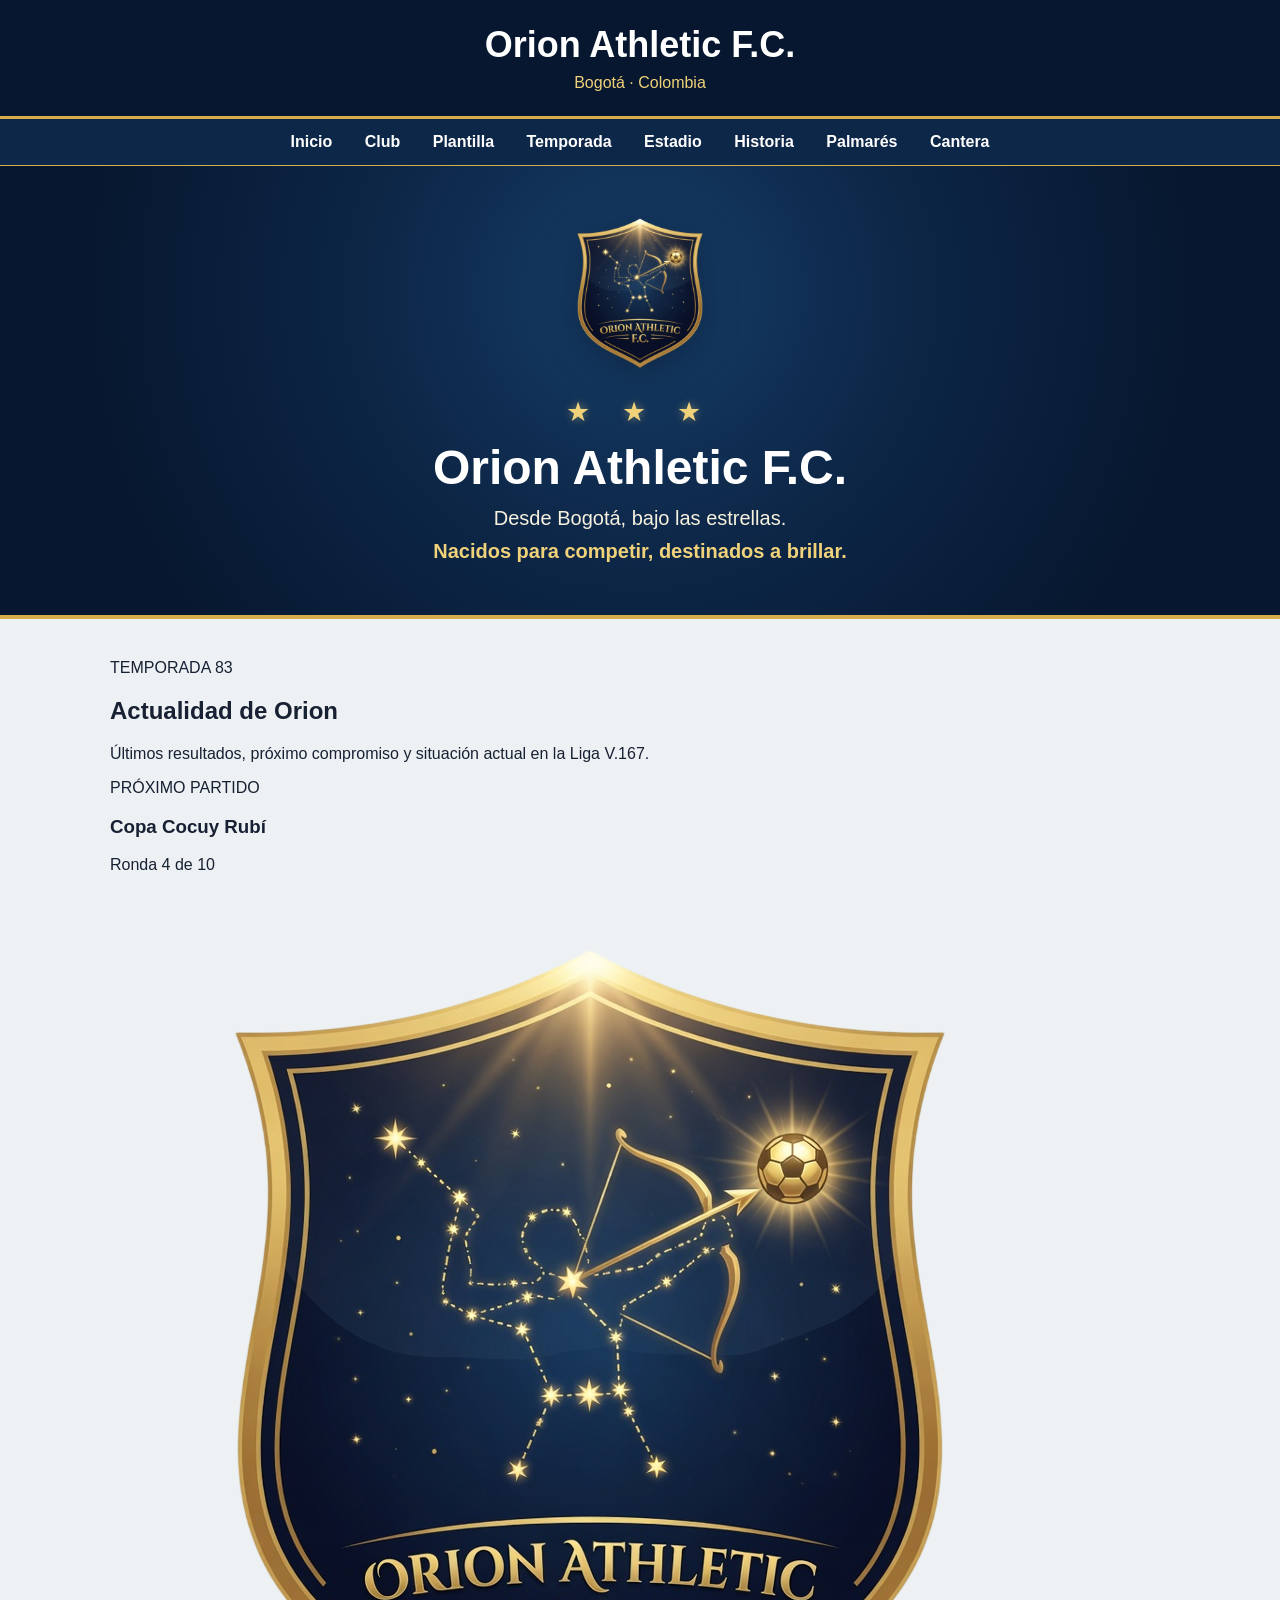
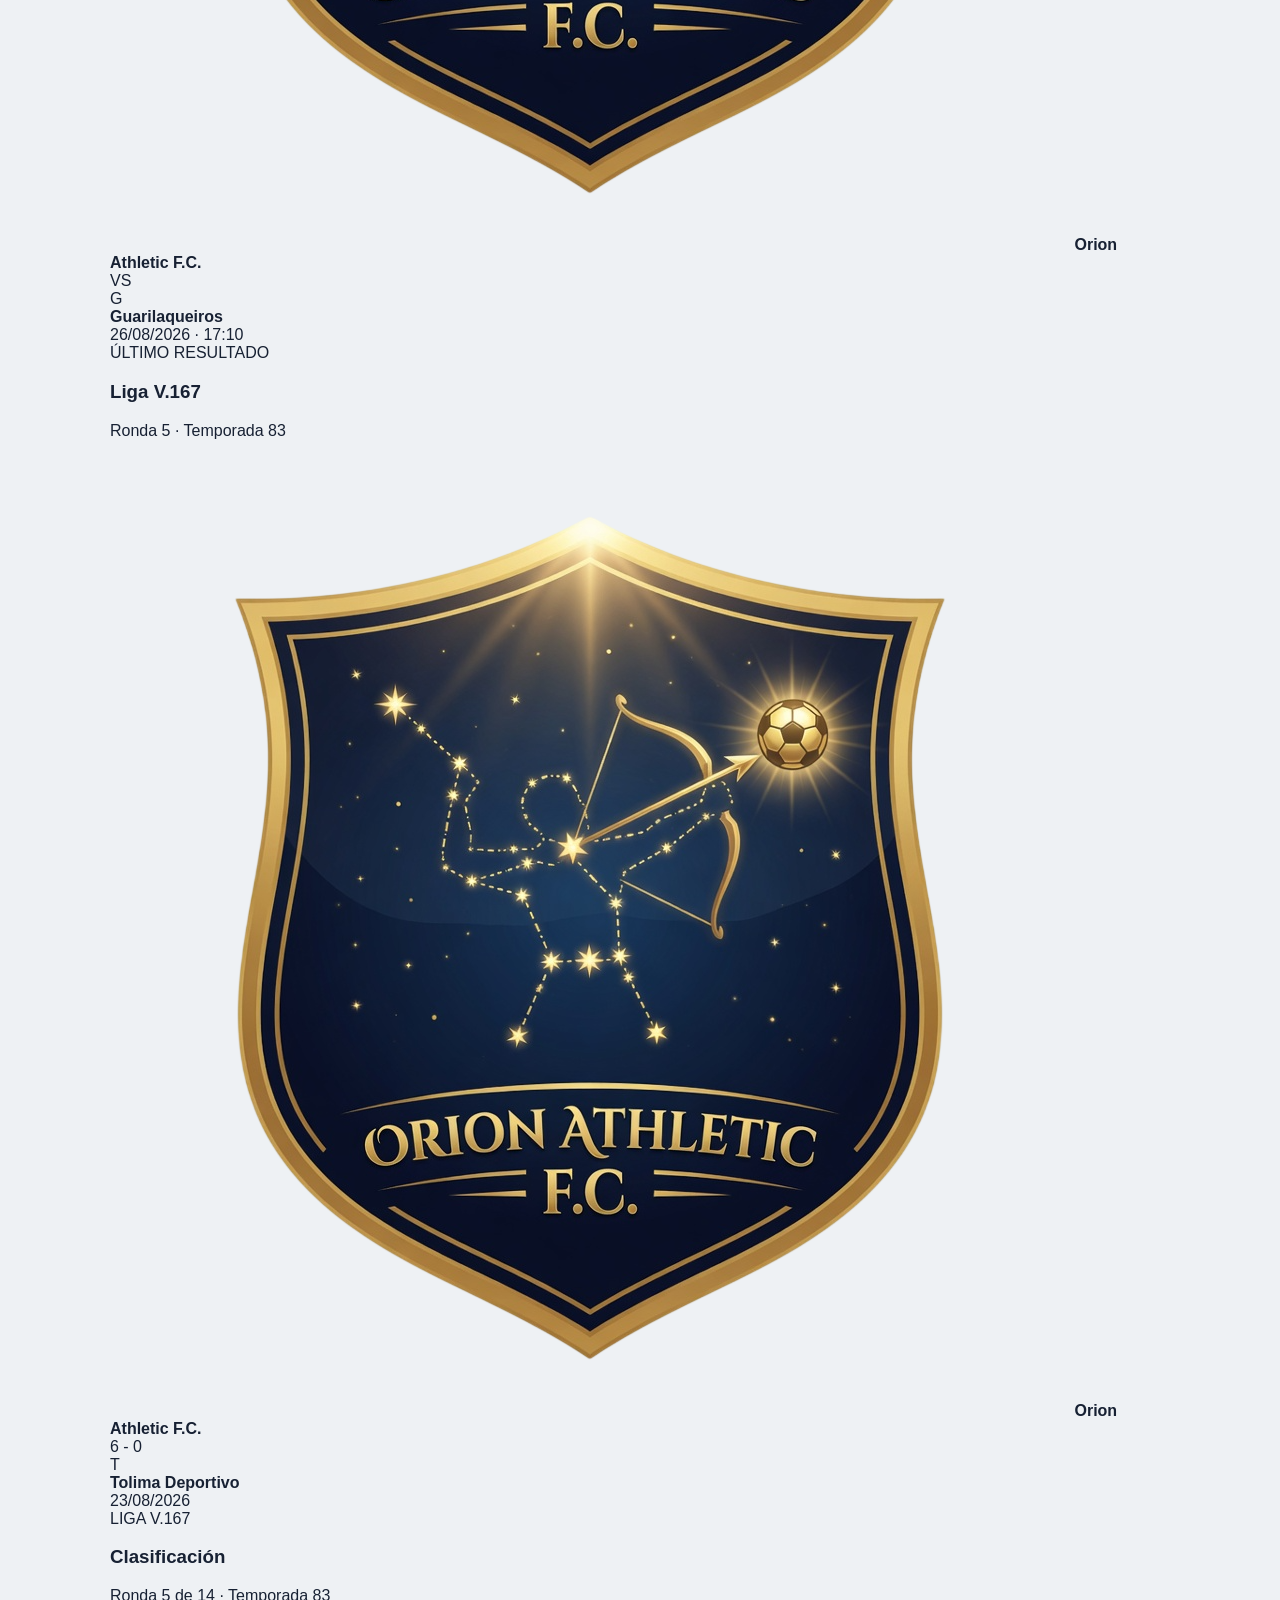
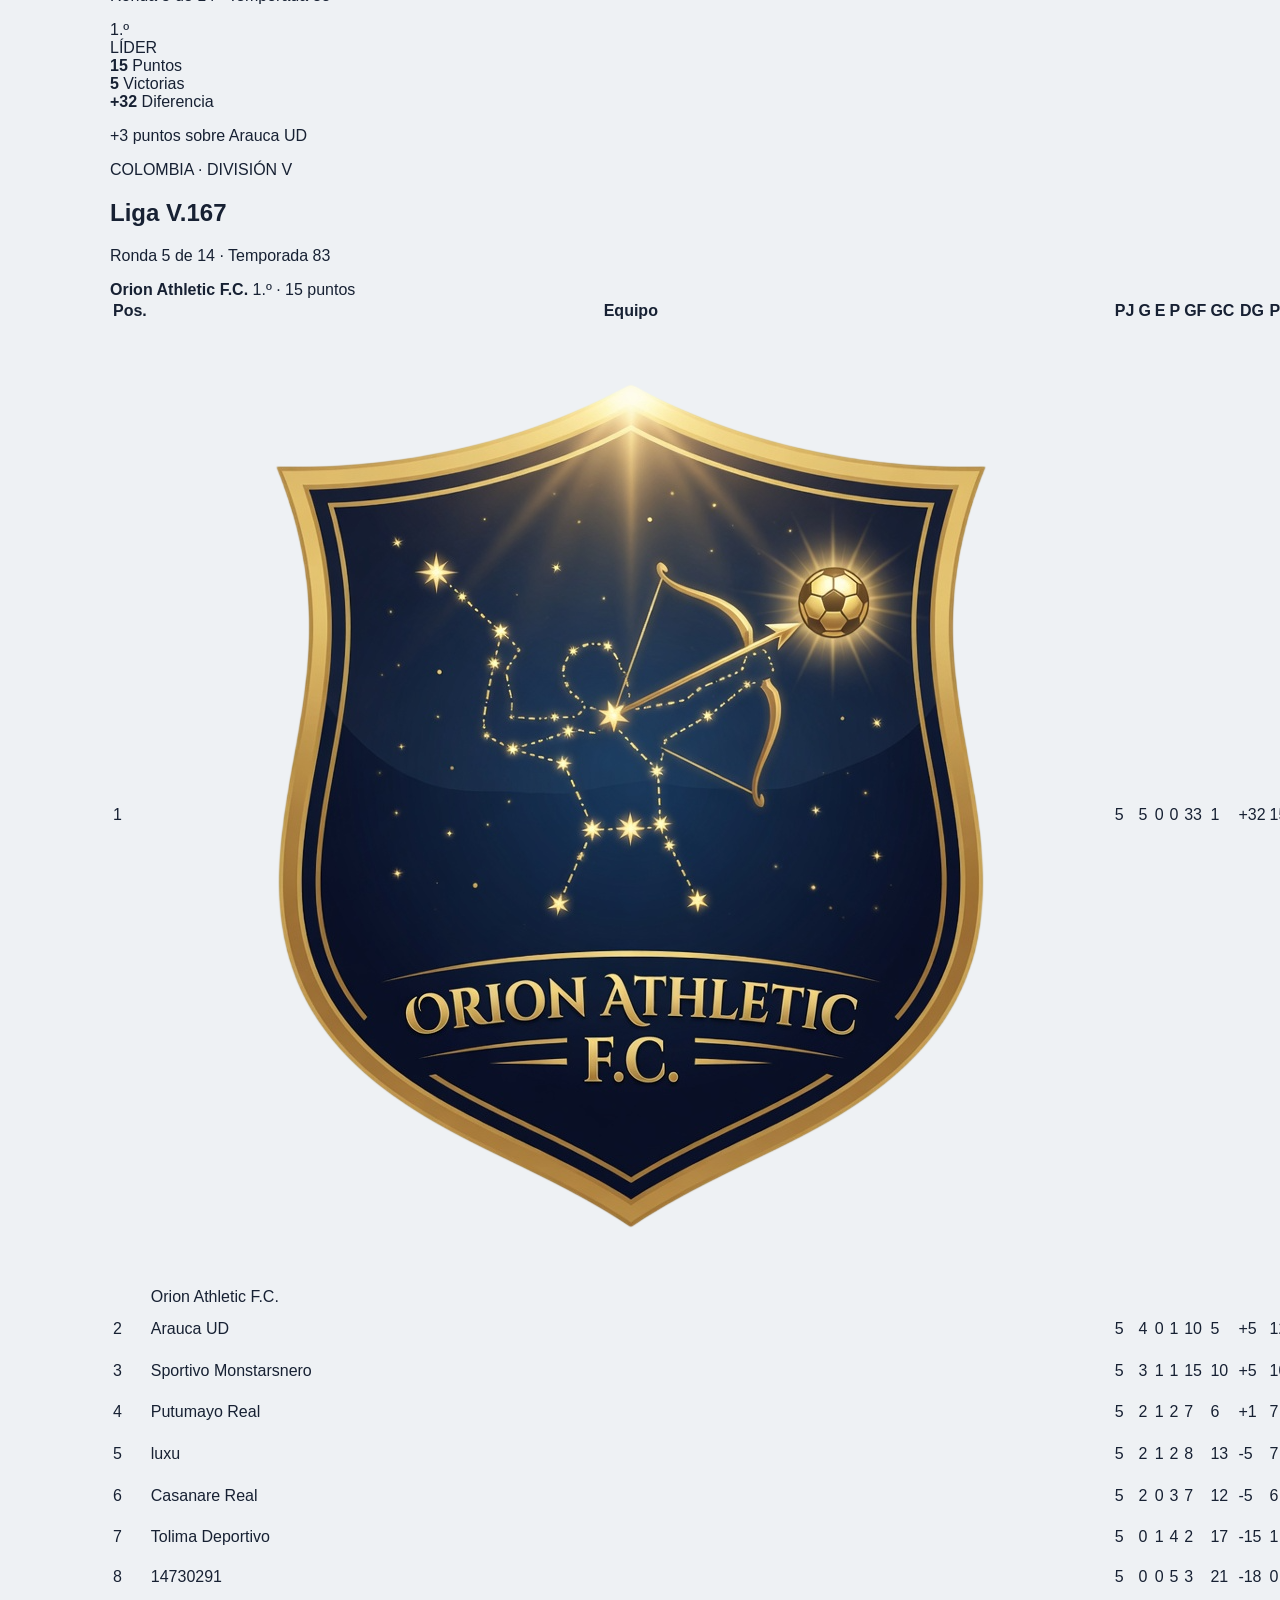
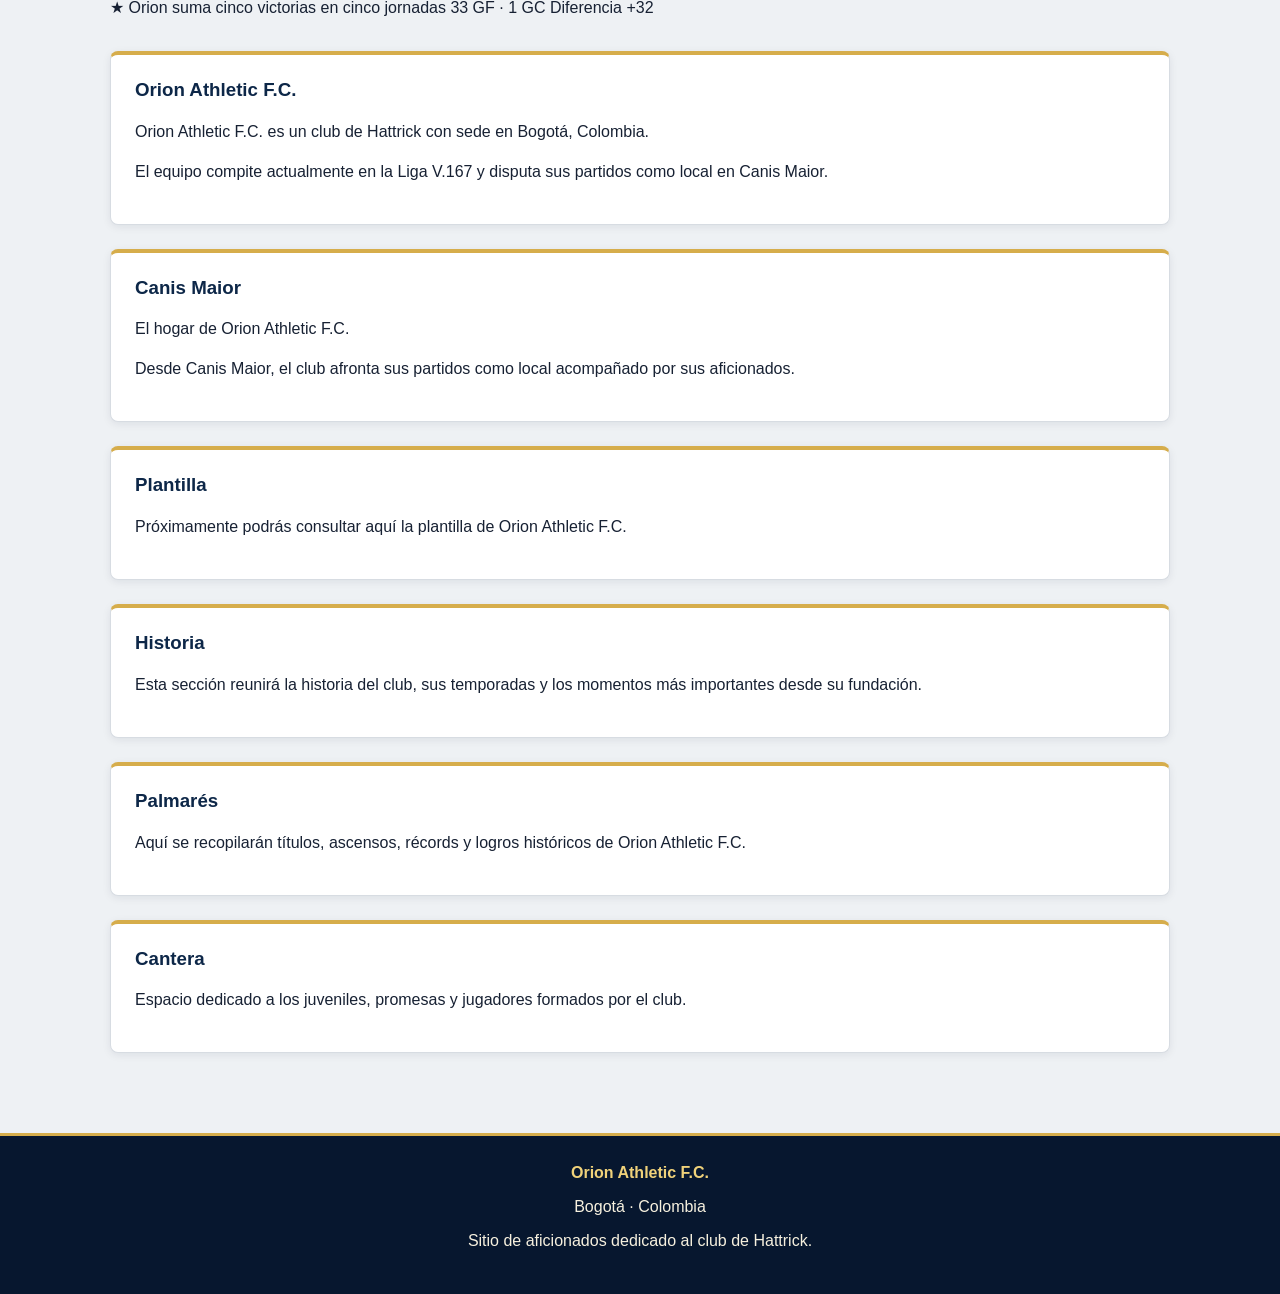
==== commit a71ad398: "Update index.html" ====
--- a/index.html
+++ b/index.html
@@ -46,19 +46,12 @@
   <nav>
 
     <a href="#inicio">Inicio</a>
-
     <a href="#club">Club</a>
-
     <a href="#plantilla">Plantilla</a>
-
     <a href="#temporada">Temporada</a>
-
     <a href="#estadio">Estadio</a>
-
     <a href="#historia">Historia</a>
-
     <a href="#palmares">Palmarés</a>
-
     <a href="#cantera">Cantera</a>
 
   </nav>
@@ -103,542 +96,786 @@
 
 
   <!-- =========================
-     ACTUALIDAD
-========================== -->
-
-<main class="container">
-
-  <section class="section-heading">
-    <span class="section-kicker">TEMPORADA 83</span>
-    <h2>Actualidad de Orion</h2>
-    <p>Últimos resultados, próximo compromiso y situación en la Liga V.167.</p>
-  </section>
-
-
-  <!-- =========================
-       RESUMEN DEPORTIVO
+       CONTENIDO PRINCIPAL
   ========================== -->
 
-  <div class="sports-grid">
-
-    <!-- PRÓXIMO PARTIDO -->
-
-    <article class="sports-card">
-
-      <div class="card-label">
-        PRÓXIMO PARTIDO
-      </div>
-
-      <h3>Copa Cocuy Rubí</h3>
-
-      <p class="competition-detail">
-        Ronda 4 de 10
-      </p>
-
-      <div class="match">
-
-        <div class="match-team">
-          <img
-            src="logoathletic.png"
-            alt="Orion Athletic F.C."
-            class="team-logo"
-          >
+  <main class="container">
+
+
+    <!-- =========================
+         ACTUALIDAD
+    ========================== -->
+
+    <section class="section-heading">
+
+      <span class="section-kicker">
+        TEMPORADA 83
+      </span>
+
+      <h2>
+        Actualidad de Orion
+      </h2>
+
+      <p>
+        Últimos resultados, próximo compromiso y situación
+        actual en la Liga V.167.
+      </p>
+
+    </section>
+
+
+    <!-- =========================
+         RESUMEN DEPORTIVO
+    ========================== -->
+
+    <div class="sports-grid">
+
+
+      <!-- PRÓXIMO PARTIDO -->
+
+      <article class="sports-card">
+
+        <div class="card-label">
+          PRÓXIMO PARTIDO
+        </div>
+
+        <h3>
+          Copa Cocuy Rubí
+        </h3>
+
+        <p class="competition-detail">
+          Ronda 4 de 10
+        </p>
+
+        <div class="match">
+
+          <div class="match-team">
+
+            <img
+              src="logoathletic.png"
+              alt="Orion Athletic F.C."
+              class="team-logo"
+            >
+
+            <strong>
+              Orion Athletic F.C.
+            </strong>
+
+          </div>
+
+
+          <div class="match-vs">
+            VS
+          </div>
+
+
+          <div class="match-team">
+
+            <div class="team-placeholder">
+              G
+            </div>
+
+            <strong>
+              Guarilaqueiros
+            </strong>
+
+          </div>
+
+        </div>
+
+
+        <div class="match-date">
+          26/08/2026 · 17:10
+        </div>
+
+      </article>
+
+
+      <!-- ÚLTIMO RESULTADO -->
+
+      <article class="sports-card">
+
+        <div class="card-label">
+          ÚLTIMO RESULTADO
+        </div>
+
+        <h3>
+          Liga V.167
+        </h3>
+
+        <p class="competition-detail">
+          Ronda 5 · Temporada 83
+        </p>
+
+        <div class="result-box">
+
+
+          <div class="result-team">
+
+            <img
+              src="logoathletic.png"
+              alt="Orion Athletic F.C."
+              class="team-logo"
+            >
+
+            <strong>
+              Orion Athletic F.C.
+            </strong>
+
+          </div>
+
+
+          <div class="score">
+            6 <span>-</span> 0
+          </div>
+
+
+          <div class="result-team">
+
+            <div class="team-placeholder">
+              T
+            </div>
+
+            <strong>
+              Tolima Deportivo
+            </strong>
+
+          </div>
+
+        </div>
+
+
+        <div class="match-date">
+          23/08/2026
+        </div>
+
+      </article>
+
+
+      <!-- RESUMEN DE LIGA -->
+
+      <article class="sports-card league-summary">
+
+        <div class="card-label">
+          LIGA V.167
+        </div>
+
+        <h3>
+          Clasificación
+        </h3>
+
+        <p class="competition-detail">
+          Ronda 5 de 14 · Temporada 83
+        </p>
+
+        <div class="position-number">
+          1.º
+        </div>
+
+        <div class="position-label">
+          LÍDER
+        </div>
+
+
+        <div class="league-metrics">
+
+          <div>
+            <strong>15</strong>
+            <span>Puntos</span>
+          </div>
+
+          <div>
+            <strong>5</strong>
+            <span>Victorias</span>
+          </div>
+
+          <div>
+            <strong>+32</strong>
+            <span>Diferencia</span>
+          </div>
+
+        </div>
+
+
+        <p class="league-gap">
+          +3 puntos sobre Arauca UD
+        </p>
+
+      </article>
+
+    </div>
+
+
+    <!-- =========================
+         CLASIFICACIÓN COMPLETA
+    ========================== -->
+
+    <section
+      class="league-section"
+      id="temporada"
+    >
+
+      <div class="league-header">
+
+        <div>
+
+          <span class="section-kicker">
+            COLOMBIA · DIVISIÓN V
+          </span>
+
+          <h2>
+            Liga V.167
+          </h2>
+
+          <p>
+            Ronda 5 de 14 · Temporada 83
+          </p>
+
+        </div>
+
+
+        <div class="league-status">
 
           <strong>
             Orion Athletic F.C.
           </strong>
-        </div>
-
-        <div class="match-vs">
-          VS
-        </div>
-
-        <div class="match-team rival">
-          <div class="team-placeholder">
-            G
-          </div>
-
-          <strong>
-            Guarilaqueiros
-          </strong>
+
+          <span>
+            1.º · 15 puntos
+          </span>
+
         </div>
 
       </div>
 
-      <div class="match-date">
-        26/08/2026 · 17:10
+
+      <div class="table-wrapper">
+
+        <table class="league-table">
+
+          <thead>
+
+            <tr>
+              <th>Pos.</th>
+              <th class="team-column">Equipo</th>
+              <th>PJ</th>
+              <th>G</th>
+              <th>E</th>
+              <th>P</th>
+              <th>GF</th>
+              <th>GC</th>
+              <th>DG</th>
+              <th>Pts</th>
+              <th>Forma</th>
+            </tr>
+
+          </thead>
+
+
+          <tbody>
+
+
+            <!-- ORION -->
+
+            <tr class="orion-row">
+
+              <td>
+                <span class="position-badge first">
+                  1
+                </span>
+              </td>
+
+              <td class="team-name">
+
+                <img
+                  src="logoathletic.png"
+                  alt=""
+                  class="table-logo"
+                >
+
+                Orion Athletic F.C.
+
+              </td>
+
+              <td>5</td>
+              <td>5</td>
+              <td>0</td>
+              <td>0</td>
+              <td>33</td>
+              <td>1</td>
+              <td class="positive">+32</td>
+              <td class="points">15</td>
+
+              <td>
+
+                <div class="form">
+                  <span class="win">✓</span>
+                  <span class="win">✓</span>
+                  <span class="win">✓</span>
+                  <span class="win">✓</span>
+                  <span class="win">✓</span>
+                </div>
+
+              </td>
+
+            </tr>
+
+
+            <!-- ARAUCA -->
+
+            <tr>
+
+              <td>
+                <span class="position-badge">
+                  2
+                </span>
+              </td>
+
+              <td class="team-name">
+                Arauca UD
+              </td>
+
+              <td>5</td>
+              <td>4</td>
+              <td>0</td>
+              <td>1</td>
+              <td>10</td>
+              <td>5</td>
+              <td class="positive">+5</td>
+              <td class="points">12</td>
+
+              <td>
+
+                <div class="form">
+                  <span class="win">✓</span>
+                  <span class="win">✓</span>
+                  <span class="loss">×</span>
+                  <span class="win">✓</span>
+                  <span class="win">✓</span>
+                </div>
+
+              </td>
+
+            </tr>
+
+
+            <!-- SPORTIVO -->
+
+            <tr>
+
+              <td>
+                <span class="position-badge">
+                  3
+                </span>
+              </td>
+
+              <td class="team-name">
+                Sportivo Monstarsnero
+              </td>
+
+              <td>5</td>
+              <td>3</td>
+              <td>1</td>
+              <td>1</td>
+              <td>15</td>
+              <td>10</td>
+              <td class="positive">+5</td>
+              <td class="points">10</td>
+
+              <td>
+
+                <div class="form">
+                  <span class="draw">−</span>
+                  <span class="loss">×</span>
+                  <span class="win">✓</span>
+                  <span class="win">✓</span>
+                  <span class="win">✓</span>
+                </div>
+
+              </td>
+
+            </tr>
+
+
+            <!-- PUTUMAYO -->
+
+            <tr>
+
+              <td>
+                <span class="position-badge">
+                  4
+                </span>
+              </td>
+
+              <td class="team-name">
+                Putumayo Real
+              </td>
+
+              <td>5</td>
+              <td>2</td>
+              <td>1</td>
+              <td>2</td>
+              <td>7</td>
+              <td>6</td>
+              <td class="positive">+1</td>
+              <td class="points">7</td>
+
+              <td>
+
+                <div class="form">
+                  <span class="draw">−</span>
+                  <span class="win">✓</span>
+                  <span class="win">✓</span>
+                  <span class="loss">×</span>
+                  <span class="loss">×</span>
+                </div>
+
+              </td>
+
+            </tr>
+
+
+            <!-- LUXU -->
+
+            <tr>
+
+              <td>
+                <span class="position-badge">
+                  5
+                </span>
+              </td>
+
+              <td class="team-name">
+                luxu
+              </td>
+
+              <td>5</td>
+              <td>2</td>
+              <td>1</td>
+              <td>2</td>
+              <td>8</td>
+              <td>13</td>
+              <td class="negative">-5</td>
+              <td class="points">7</td>
+
+              <td>
+
+                <div class="form">
+                  <span class="win">✓</span>
+                  <span class="draw">−</span>
+                  <span class="loss">×</span>
+                  <span class="win">✓</span>
+                  <span class="loss">×</span>
+                </div>
+
+              </td>
+
+            </tr>
+
+
+            <!-- CASANARE -->
+
+            <tr>
+
+              <td>
+                <span class="position-badge">
+                  6
+                </span>
+              </td>
+
+              <td class="team-name">
+                Casanare Real
+              </td>
+
+              <td>5</td>
+              <td>2</td>
+              <td>0</td>
+              <td>3</td>
+              <td>7</td>
+              <td>12</td>
+              <td class="negative">-5</td>
+              <td class="points">6</td>
+
+              <td>
+
+                <div class="form">
+                  <span class="loss">×</span>
+                  <span class="loss">×</span>
+                  <span class="win">✓</span>
+                  <span class="loss">×</span>
+                  <span class="win">✓</span>
+                </div>
+
+              </td>
+
+            </tr>
+
+
+            <!-- TOLIMA -->
+
+            <tr>
+
+              <td>
+                <span class="position-badge">
+                  7
+                </span>
+              </td>
+
+              <td class="team-name">
+                Tolima Deportivo
+              </td>
+
+              <td>5</td>
+              <td>0</td>
+              <td>1</td>
+              <td>4</td>
+              <td>2</td>
+              <td>17</td>
+              <td class="negative">-15</td>
+              <td class="points">1</td>
+
+              <td>
+
+                <div class="form">
+                  <span class="loss">×</span>
+                  <span class="draw">−</span>
+                  <span class="loss">×</span>
+                  <span class="loss">×</span>
+                  <span class="loss">×</span>
+                </div>
+
+              </td>
+
+            </tr>
+
+
+            <!-- BOT -->
+
+            <tr>
+
+              <td>
+                <span class="position-badge">
+                  8
+                </span>
+              </td>
+
+              <td class="team-name">
+                14730291
+              </td>
+
+              <td>5</td>
+              <td>0</td>
+              <td>0</td>
+              <td>5</td>
+              <td>3</td>
+              <td>21</td>
+              <td class="negative">-18</td>
+              <td class="points">0</td>
+
+              <td>
+
+                <div class="form">
+                  <span class="loss">×</span>
+                  <span class="loss">×</span>
+                  <span class="loss">×</span>
+                  <span class="empty">·</span>
+                  <span class="empty">·</span>
+                </div>
+
+              </td>
+
+            </tr>
+
+          </tbody>
+
+        </table>
+
       </div>
 
-    </article>
-
-
-    <!-- ÚLTIMO RESULTADO -->
-
-    <article class="sports-card">
-
-      <div class="card-label">
-        ÚLTIMO RESULTADO
+
+      <div class="league-note">
+
+        <span>
+          ★ Orion suma cinco victorias en cinco jornadas
+        </span>
+
+        <span>
+          33 GF · 1 GC
+        </span>
+
+        <span>
+          Diferencia +32
+        </span>
+
       </div>
 
-      <h3>Liga V.167</h3>
-
-      <p class="competition-detail">
-        Ronda 5 · Temporada 83
-      </p>
-
-      <div class="result-box">
-
-        <div class="result-team">
-
-          <img
-            src="logoathletic.png"
-            alt="Orion Athletic F.C."
-            class="team-logo"
-          >
-
-          <strong>
-            Orion Athletic F.C.
-          </strong>
-
-        </div>
-
-        <div class="score">
-          6 <span>-</span> 0
-        </div>
-
-        <div class="result-team">
-
-          <div class="team-placeholder">
-            T
-          </div>
-
-          <strong>
-            Tolima Deportivo
-          </strong>
-
-        </div>
-
-      </div>
-
-      <div class="match-date">
-        23/08/2026
-      </div>
-
-    </article>
-
-
-    <!-- RESUMEN DE LIGA -->
-
-    <article class="sports-card league-summary">
-
-      <div class="card-label">
-        LIGA V.167
-      </div>
-
-      <h3>Clasificación</h3>
-
-      <p class="competition-detail">
-        Ronda 5 de 14 · Temporada 83
-      </p>
-
-      <div class="position-number">
-        1.º
-      </div>
-
-      <div class="position-label">
-        LÍDER
-      </div>
-
-      <div class="league-metrics">
-
-        <div>
-          <strong>15</strong>
-          <span>Puntos</span>
-        </div>
-
-        <div>
-          <strong>5</strong>
-          <span>Victorias</span>
-        </div>
-
-        <div>
-          <strong>+32</strong>
-          <span>Diferencia</span>
-        </div>
-
-      </div>
-
-      <p class="league-gap">
-        +3 puntos sobre Arauca UD
-      </p>
-
-    </article>
-
-  </div>
+    </section>
+
+
+    <!-- =========================
+         CLUB
+    ========================== -->
+
+    <section
+      class="card"
+      id="club"
+      style="margin-top: 34px;"
+    >
+
+      <h3>
+        Orion Athletic F.C.
+      </h3>
+
+      <p>
+        Orion Athletic F.C. es un club de Hattrick
+        con sede en Bogotá, Colombia.
+      </p>
+
+      <p>
+        El equipo compite actualmente en la Liga V.167
+        y disputa sus partidos como local en Canis Maior.
+      </p>
+
+    </section>
+
+
+    <!-- =========================
+         ESTADIO
+    ========================== -->
+
+    <section
+      class="card"
+      id="estadio"
+      style="margin-top: 24px;"
+    >
+
+      <h3>
+        Canis Maior
+      </h3>
+
+      <p>
+        El hogar de Orion Athletic F.C.
+      </p>
+
+      <p>
+        Desde Canis Maior, el club afronta sus partidos
+        como local acompañado por sus aficionados.
+      </p>
+
+    </section>
+
+
+    <!-- =========================
+         PLANTILLA
+    ========================== -->
+
+    <section
+      class="card"
+      id="plantilla"
+      style="margin-top: 24px;"
+    >
+
+      <h3>
+        Plantilla
+      </h3>
+
+      <p>
+        Próximamente podrás consultar aquí la plantilla
+        de Orion Athletic F.C.
+      </p>
+
+    </section>
+
+
+    <!-- =========================
+         HISTORIA
+    ========================== -->
+
+    <section
+      class="card"
+      id="historia"
+      style="margin-top: 24px;"
+    >
+
+      <h3>
+        Historia
+      </h3>
+
+      <p>
+        Esta sección reunirá la historia del club,
+        sus temporadas y los momentos más importantes
+        desde su fundación.
+      </p>
+
+    </section>
+
+
+    <!-- =========================
+         PALMARÉS
+    ========================== -->
+
+    <section
+      class="card"
+      id="palmares"
+      style="margin-top: 24px;"
+    >
+
+      <h3>
+        Palmarés
+      </h3>
+
+      <p>
+        Aquí se recopilarán títulos, ascensos,
+        récords y logros históricos de Orion Athletic F.C.
+      </p>
+
+    </section>
+
+
+    <!-- =========================
+         CANTERA
+    ========================== -->
+
+    <section
+      class="card"
+      id="cantera"
+      style="margin-top: 24px;"
+    >
+
+      <h3>
+        Cantera
+      </h3>
+
+      <p>
+        Espacio dedicado a los juveniles,
+        promesas y jugadores formados por el club.
+      </p>
+
+    </section>
+
+  </main>
 
 
   <!-- =========================
-       CLASIFICACIÓN COMPLETA
+       FOOTER
   ========================== -->
 
-  <section
-    class="league-section"
-    id="temporada"
-  >
-
-    <div class="league-header">
-
-      <div>
-
-        <span class="section-kicker">
-          COLOMBIA · DIVISIÓN V
-        </span>
-
-        <h2>
-          Liga V.167
-        </h2>
-
-        <p>
-          Ronda 5 de 14 · Temporada 83
-        </p>
-
-      </div>
-
-      <div class="league-status">
-
-        <strong>Orion Athletic F.C.</strong>
-
-        <span>
-          1.º · 15 puntos
-        </span>
-
-      </div>
-
-    </div>
-
-
-    <div class="table-wrapper">
-
-      <table class="league-table">
-
-        <thead>
-
-          <tr>
-            <th>Pos.</th>
-            <th class="team-column">Equipo</th>
-            <th>PJ</th>
-            <th>G</th>
-            <th>E</th>
-            <th>P</th>
-            <th>GF</th>
-            <th>GC</th>
-            <th>DG</th>
-            <th>Pts</th>
-            <th>Forma</th>
-          </tr>
-
-        </thead>
-
-
-        <tbody>
-
-          <tr class="orion-row">
-
-            <td>
-              <span class="position-badge first">
-                1
-              </span>
-            </td>
-
-            <td class="team-name">
-              <img
-                src="logoathletic.png"
-                alt=""
-                class="table-logo"
-              >
-              Orion Athletic F.C.
-            </td>
-
-            <td>5</td>
-            <td>5</td>
-            <td>0</td>
-            <td>0</td>
-            <td>33</td>
-            <td>1</td>
-            <td class="positive">+32</td>
-            <td class="points">15</td>
-
-            <td>
-              <div class="form">
-                <span class="win">✓</span>
-                <span class="win">✓</span>
-                <span class="win">✓</span>
-                <span class="win">✓</span>
-                <span class="win">✓</span>
-              </div>
-            </td>
-
-          </tr>
-
-
-          <tr>
-
-            <td>
-              <span class="position-badge">
-                2
-              </span>
-            </td>
-
-            <td class="team-name">
-              Arauca UD
-            </td>
-
-            <td>5</td>
-            <td>4</td>
-            <td>0</td>
-            <td>1</td>
-            <td>10</td>
-            <td>5</td>
-            <td class="positive">+5</td>
-            <td class="points">12</td>
-
-            <td>
-              <div class="form">
-                <span class="win">✓</span>
-                <span class="win">✓</span>
-                <span class="loss">×</span>
-                <span class="win">✓</span>
-                <span class="win">✓</span>
-              </div>
-            </td>
-
-          </tr>
-
-
-          <tr>
-
-            <td>
-              <span class="position-badge">
-                3
-              </span>
-            </td>
-
-            <td class="team-name">
-              Sportivo Monstarsnero
-            </td>
-
-            <td>5</td>
-            <td>3</td>
-            <td>1</td>
-            <td>1</td>
-            <td>15</td>
-            <td>10</td>
-            <td class="positive">+5</td>
-            <td class="points">10</td>
-
-            <td>
-              <div class="form">
-                <span class="draw">−</span>
-                <span class="loss">×</span>
-                <span class="win">✓</span>
-                <span class="win">✓</span>
-                <span class="win">✓</span>
-              </div>
-            </td>
-
-          </tr>
-
-
-          <tr>
-
-            <td>
-              <span class="position-badge">
-                4
-              </span>
-            </td>
-
-            <td class="team-name">
-              Putumayo Real
-            </td>
-
-            <td>5</td>
-            <td>2</td>
-            <td>1</td>
-            <td>2</td>
-            <td>7</td>
-            <td>6</td>
-            <td class="positive">+1</td>
-            <td class="points">7</td>
-
-            <td>
-              <div class="form">
-                <span class="draw">−</span>
-                <span class="win">✓</span>
-                <span class="win">✓</span>
-                <span class="loss">×</span>
-                <span class="loss">×</span>
-              </div>
-            </td>
-
-          </tr>
-
-
-          <tr>
-
-            <td>
-              <span class="position-badge">
-                5
-              </span>
-            </td>
-
-            <td class="team-name">
-              luxu
-            </td>
-
-            <td>5</td>
-            <td>2</td>
-            <td>1</td>
-            <td>2</td>
-            <td>8</td>
-            <td>13</td>
-            <td class="negative">-5</td>
-            <td class="points">7</td>
-
-            <td>
-              <div class="form">
-                <span class="win">✓</span>
-                <span class="draw">−</span>
-                <span class="loss">×</span>
-                <span class="win">✓</span>
-                <span class="loss">×</span>
-              </div>
-            </td>
-
-          </tr>
-
-
-          <tr>
-
-            <td>
-              <span class="position-badge">
-                6
-              </span>
-            </td>
-
-            <td class="team-name">
-              Casanare Real
-            </td>
-
-            <td>5</td>
-            <td>2</td>
-            <td>0</td>
-            <td>3</td>
-            <td>7</td>
-            <td>12</td>
-            <td class="negative">-5</td>
-            <td class="points">6</td>
-
-            <td>
-              <div class="form">
-                <span class="loss">×</span>
-                <span class="loss">×</span>
-                <span class="win">✓</span>
-                <span class="loss">×</span>
-                <span class="win">✓</span>
-              </div>
-            </td>
-
-          </tr>
-
-
-          <tr>
-
-            <td>
-              <span class="position-badge">
-                7
-              </span>
-            </td>
-
-            <td class="team-name">
-              Tolima Deportivo
-            </td>
-
-            <td>5</td>
-            <td>0</td>
-            <td>1</td>
-            <td>4</td>
-            <td>2</td>
-            <td>17</td>
-            <td class="negative">-15</td>
-            <td class="points">1</td>
-
-            <td>
-              <div class="form">
-                <span class="loss">×</span>
-                <span class="draw">−</span>
-                <span class="loss">×</span>
-                <span class="loss">×</span>
-                <span class="loss">×</span>
-              </div>
-            </td>
-
-          </tr>
-
-
-          <tr>
-
-            <td>
-              <span class="position-badge">
-                8
-              </span>
-            </td>
-
-            <td class="team-name">
-              14730291
-            </td>
-
-            <td>5</td>
-            <td>0</td>
-            <td>0</td>
-            <td>5</td>
-            <td>3</td>
-            <td>21</td>
-            <td class="negative">-18</td>
-            <td class="points">0</td>
-
-            <td>
-              <div class="form">
-                <span class="loss">×</span>
-                <span class="loss">×</span>
-                <span class="loss">×</span>
-                <span class="empty">·</span>
-                <span class="empty">·</span>
-              </div>
-            </td>
-
-          </tr>
-
-        </tbody>
-
-      </table>
-
-    </div>
-
-
-    <div class="league-note">
-
-      <span>
-        ★ Orion suma cinco victorias en cinco jornadas
-      </span>
-
-      <span>
-        33 GF · 1 GC
-      </span>
-
-      <span>
-        Diferencia +32
-      </span>
-
-    </div>
-
-  </section>
+  <footer>
+
+    <strong>
+      Orion Athletic F.C.
+    </strong>
+
+    <p>
+      Bogotá · Colombia
+    </p>
+
+    <p>
+      Sitio de aficionados dedicado al club de Hattrick.
+    </p>
+
+  </footer>
+
+</body>
+
+</html>
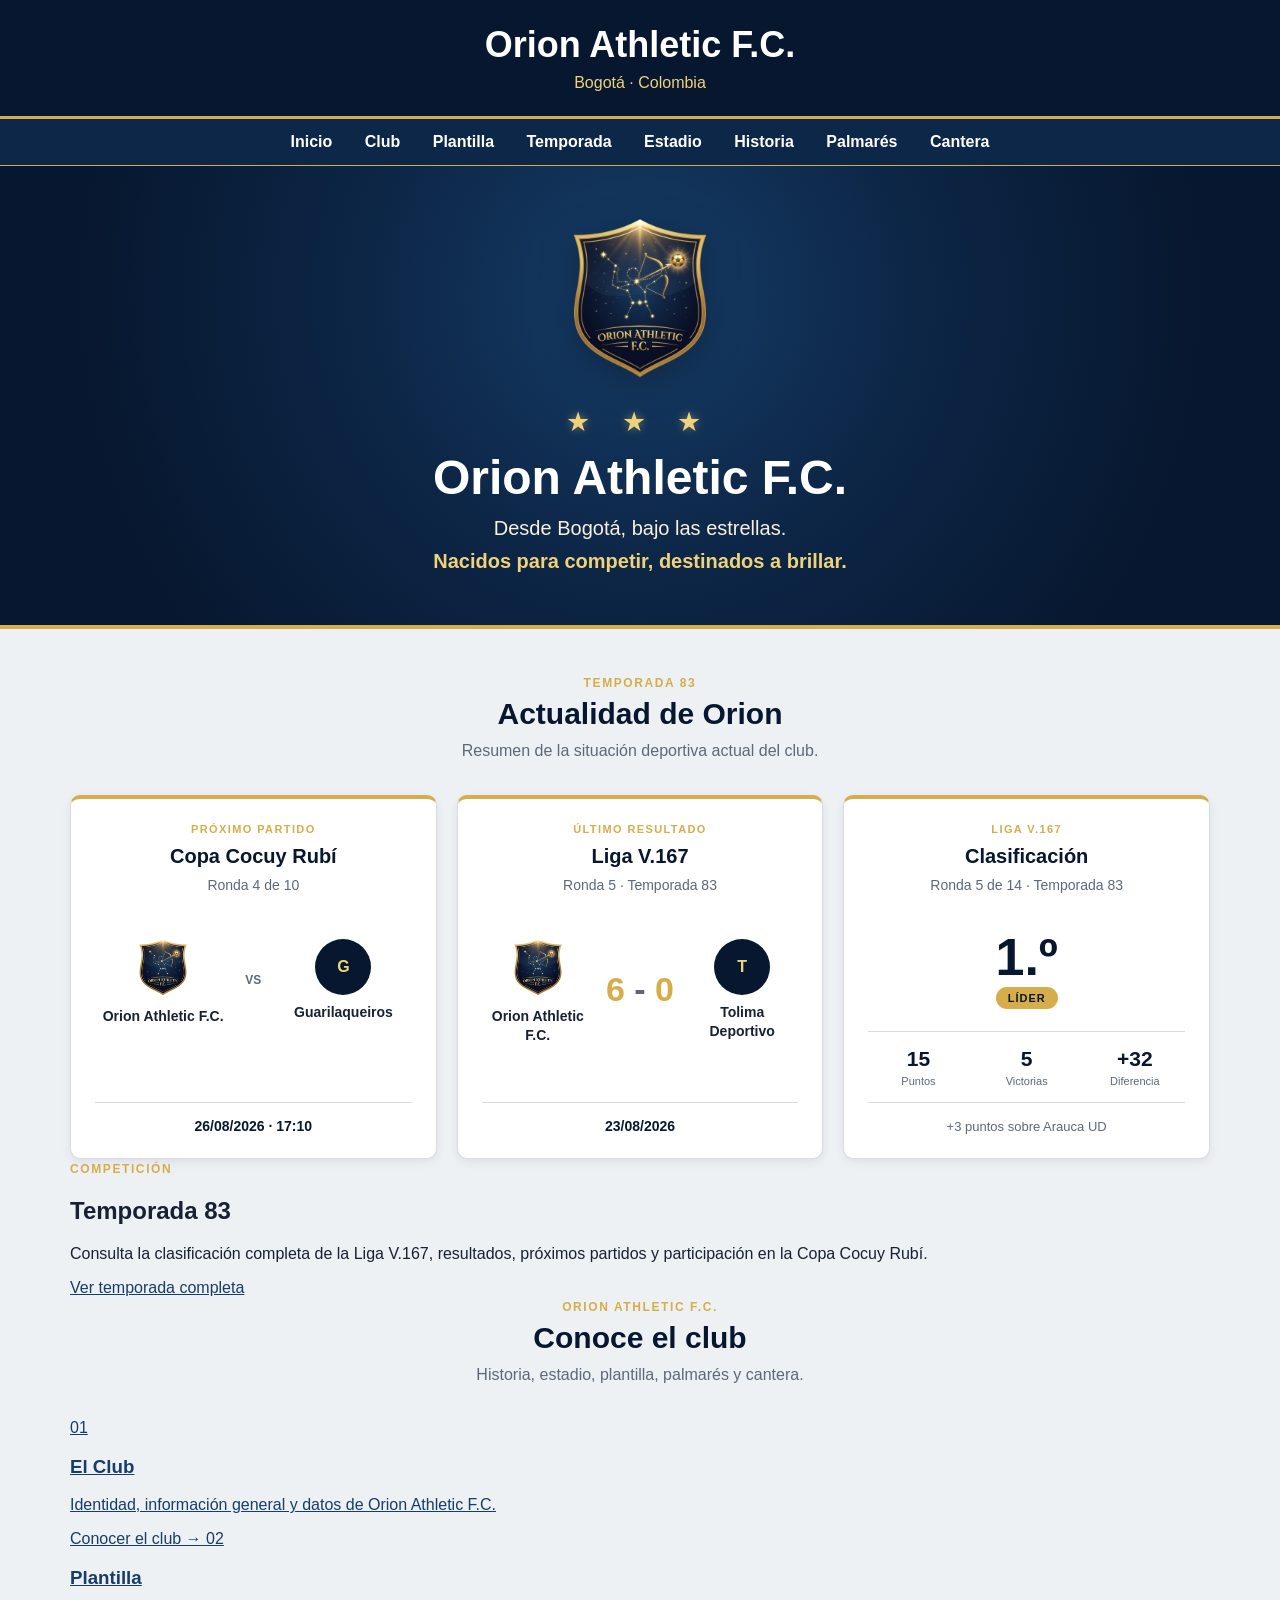
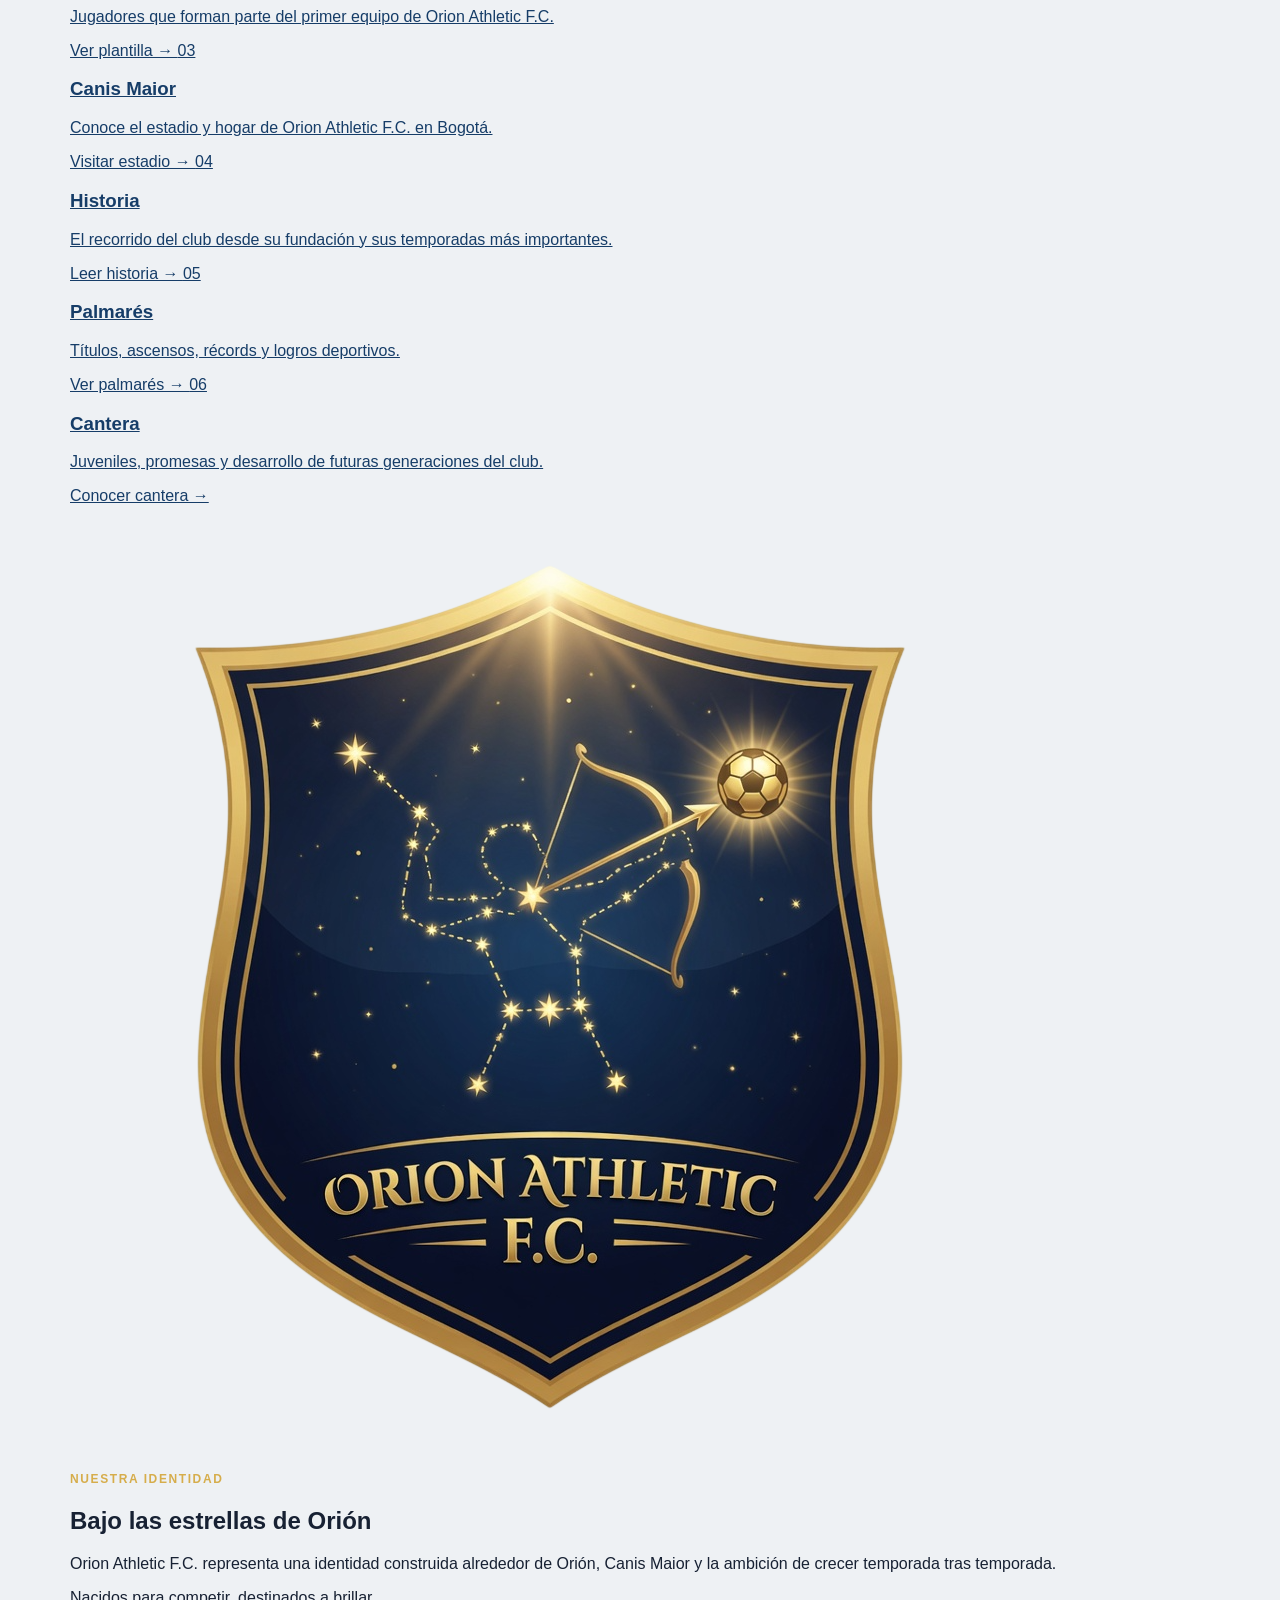
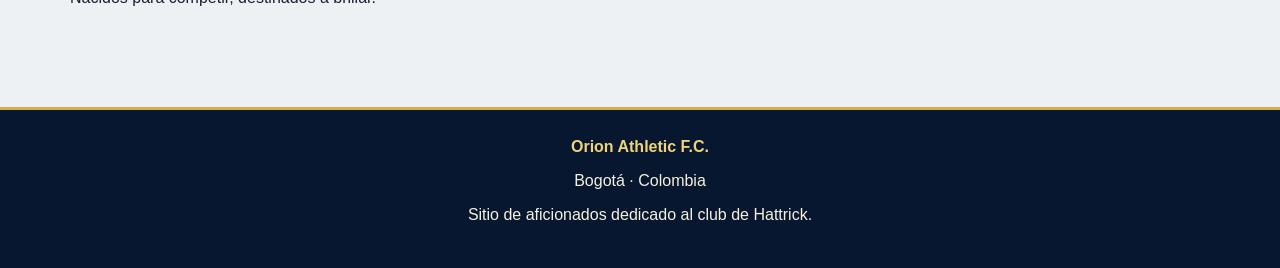
==== commit 98ac0e26: "Update index.html" ====
--- a/index.html
+++ b/index.html
@@ -45,14 +45,21 @@
 
   <nav>
 
-    <a href="#inicio">Inicio</a>
-    <a href="#club">Club</a>
-    <a href="#plantilla">Plantilla</a>
-    <a href="#temporada">Temporada</a>
-    <a href="#estadio">Estadio</a>
-    <a href="#historia">Historia</a>
-    <a href="#palmares">Palmarés</a>
-    <a href="#cantera">Cantera</a>
+    <a href="index.html">Inicio</a>
+
+    <a href="club.html">Club</a>
+
+    <a href="plantilla.html">Plantilla</a>
+
+    <a href="temporada.html">Temporada</a>
+
+    <a href="estadio.html">Estadio</a>
+
+    <a href="historia.html">Historia</a>
+
+    <a href="palmares.html">Palmarés</a>
+
+    <a href="cantera.html">Cantera</a>
 
   </nav>
 
@@ -61,10 +68,7 @@
        PORTADA
   ========================== -->
 
-  <section
-    class="hero"
-    id="inicio"
-  >
+  <section class="hero">
 
     <div class="hero-content">
 
@@ -117,8 +121,7 @@
       </h2>
 
       <p>
-        Últimos resultados, próximo compromiso y situación
-        actual en la Liga V.167.
+        Resumen de la situación deportiva actual del club.
       </p>
 
     </section>
@@ -146,6 +149,7 @@
         <p class="competition-detail">
           Ronda 4 de 10
         </p>
+
 
         <div class="match">
 
@@ -207,8 +211,8 @@
           Ronda 5 · Temporada 83
         </p>
 
+
         <div class="result-box">
-
 
           <div class="result-team">
 
@@ -252,7 +256,7 @@
       </article>
 
 
-      <!-- RESUMEN DE LIGA -->
+      <!-- POSICIÓN DE LIGA -->
 
       <article class="sports-card league-summary">
 
@@ -267,6 +271,7 @@
         <p class="competition-detail">
           Ronda 5 de 14 · Temporada 83
         </p>
+
 
         <div class="position-number">
           1.º
@@ -307,549 +312,261 @@
 
 
     <!-- =========================
-         CLASIFICACIÓN COMPLETA
+         ACCESO A TEMPORADA
     ========================== -->
 
-    <section
-      class="league-section"
-      id="temporada"
-    >
-
-      <div class="league-header">
-
-        <div>
-
-          <span class="section-kicker">
-            COLOMBIA · DIVISIÓN V
-          </span>
-
-          <h2>
-            Liga V.167
-          </h2>
-
-          <p>
-            Ronda 5 de 14 · Temporada 83
-          </p>
-
-        </div>
-
-
-        <div class="league-status">
-
-          <strong>
-            Orion Athletic F.C.
-          </strong>
-
-          <span>
-            1.º · 15 puntos
-          </span>
-
-        </div>
+    <section class="home-highlight">
+
+      <div>
+
+        <span class="section-kicker">
+          COMPETICIÓN
+        </span>
+
+        <h2>
+          Temporada 83
+        </h2>
+
+        <p>
+          Consulta la clasificación completa de la Liga V.167,
+          resultados, próximos partidos y participación en la
+          Copa Cocuy Rubí.
+        </p>
 
       </div>
 
 
-      <div class="table-wrapper">
-
-        <table class="league-table">
-
-          <thead>
-
-            <tr>
-              <th>Pos.</th>
-              <th class="team-column">Equipo</th>
-              <th>PJ</th>
-              <th>G</th>
-              <th>E</th>
-              <th>P</th>
-              <th>GF</th>
-              <th>GC</th>
-              <th>DG</th>
-              <th>Pts</th>
-              <th>Forma</th>
-            </tr>
-
-          </thead>
-
-
-          <tbody>
-
-
-            <!-- ORION -->
-
-            <tr class="orion-row">
-
-              <td>
-                <span class="position-badge first">
-                  1
-                </span>
-              </td>
-
-              <td class="team-name">
-
-                <img
-                  src="logoathletic.png"
-                  alt=""
-                  class="table-logo"
-                >
-
-                Orion Athletic F.C.
-
-              </td>
-
-              <td>5</td>
-              <td>5</td>
-              <td>0</td>
-              <td>0</td>
-              <td>33</td>
-              <td>1</td>
-              <td class="positive">+32</td>
-              <td class="points">15</td>
-
-              <td>
-
-                <div class="form">
-                  <span class="win">✓</span>
-                  <span class="win">✓</span>
-                  <span class="win">✓</span>
-                  <span class="win">✓</span>
-                  <span class="win">✓</span>
-                </div>
-
-              </td>
-
-            </tr>
-
-
-            <!-- ARAUCA -->
-
-            <tr>
-
-              <td>
-                <span class="position-badge">
-                  2
-                </span>
-              </td>
-
-              <td class="team-name">
-                Arauca UD
-              </td>
-
-              <td>5</td>
-              <td>4</td>
-              <td>0</td>
-              <td>1</td>
-              <td>10</td>
-              <td>5</td>
-              <td class="positive">+5</td>
-              <td class="points">12</td>
-
-              <td>
-
-                <div class="form">
-                  <span class="win">✓</span>
-                  <span class="win">✓</span>
-                  <span class="loss">×</span>
-                  <span class="win">✓</span>
-                  <span class="win">✓</span>
-                </div>
-
-              </td>
-
-            </tr>
-
-
-            <!-- SPORTIVO -->
-
-            <tr>
-
-              <td>
-                <span class="position-badge">
-                  3
-                </span>
-              </td>
-
-              <td class="team-name">
-                Sportivo Monstarsnero
-              </td>
-
-              <td>5</td>
-              <td>3</td>
-              <td>1</td>
-              <td>1</td>
-              <td>15</td>
-              <td>10</td>
-              <td class="positive">+5</td>
-              <td class="points">10</td>
-
-              <td>
-
-                <div class="form">
-                  <span class="draw">−</span>
-                  <span class="loss">×</span>
-                  <span class="win">✓</span>
-                  <span class="win">✓</span>
-                  <span class="win">✓</span>
-                </div>
-
-              </td>
-
-            </tr>
-
-
-            <!-- PUTUMAYO -->
-
-            <tr>
-
-              <td>
-                <span class="position-badge">
-                  4
-                </span>
-              </td>
-
-              <td class="team-name">
-                Putumayo Real
-              </td>
-
-              <td>5</td>
-              <td>2</td>
-              <td>1</td>
-              <td>2</td>
-              <td>7</td>
-              <td>6</td>
-              <td class="positive">+1</td>
-              <td class="points">7</td>
-
-              <td>
-
-                <div class="form">
-                  <span class="draw">−</span>
-                  <span class="win">✓</span>
-                  <span class="win">✓</span>
-                  <span class="loss">×</span>
-                  <span class="loss">×</span>
-                </div>
-
-              </td>
-
-            </tr>
-
-
-            <!-- LUXU -->
-
-            <tr>
-
-              <td>
-                <span class="position-badge">
-                  5
-                </span>
-              </td>
-
-              <td class="team-name">
-                luxu
-              </td>
-
-              <td>5</td>
-              <td>2</td>
-              <td>1</td>
-              <td>2</td>
-              <td>8</td>
-              <td>13</td>
-              <td class="negative">-5</td>
-              <td class="points">7</td>
-
-              <td>
-
-                <div class="form">
-                  <span class="win">✓</span>
-                  <span class="draw">−</span>
-                  <span class="loss">×</span>
-                  <span class="win">✓</span>
-                  <span class="loss">×</span>
-                </div>
-
-              </td>
-
-            </tr>
-
-
-            <!-- CASANARE -->
-
-            <tr>
-
-              <td>
-                <span class="position-badge">
-                  6
-                </span>
-              </td>
-
-              <td class="team-name">
-                Casanare Real
-              </td>
-
-              <td>5</td>
-              <td>2</td>
-              <td>0</td>
-              <td>3</td>
-              <td>7</td>
-              <td>12</td>
-              <td class="negative">-5</td>
-              <td class="points">6</td>
-
-              <td>
-
-                <div class="form">
-                  <span class="loss">×</span>
-                  <span class="loss">×</span>
-                  <span class="win">✓</span>
-                  <span class="loss">×</span>
-                  <span class="win">✓</span>
-                </div>
-
-              </td>
-
-            </tr>
-
-
-            <!-- TOLIMA -->
-
-            <tr>
-
-              <td>
-                <span class="position-badge">
-                  7
-                </span>
-              </td>
-
-              <td class="team-name">
-                Tolima Deportivo
-              </td>
-
-              <td>5</td>
-              <td>0</td>
-              <td>1</td>
-              <td>4</td>
-              <td>2</td>
-              <td>17</td>
-              <td class="negative">-15</td>
-              <td class="points">1</td>
-
-              <td>
-
-                <div class="form">
-                  <span class="loss">×</span>
-                  <span class="draw">−</span>
-                  <span class="loss">×</span>
-                  <span class="loss">×</span>
-                  <span class="loss">×</span>
-                </div>
-
-              </td>
-
-            </tr>
-
-
-            <!-- BOT -->
-
-            <tr>
-
-              <td>
-                <span class="position-badge">
-                  8
-                </span>
-              </td>
-
-              <td class="team-name">
-                14730291
-              </td>
-
-              <td>5</td>
-              <td>0</td>
-              <td>0</td>
-              <td>5</td>
-              <td>3</td>
-              <td>21</td>
-              <td class="negative">-18</td>
-              <td class="points">0</td>
-
-              <td>
-
-                <div class="form">
-                  <span class="loss">×</span>
-                  <span class="loss">×</span>
-                  <span class="loss">×</span>
-                  <span class="empty">·</span>
-                  <span class="empty">·</span>
-                </div>
-
-              </td>
-
-            </tr>
-
-          </tbody>
-
-        </table>
+      <a
+        href="temporada.html"
+        class="primary-button"
+      >
+        Ver temporada completa
+      </a>
+
+    </section>
+
+
+    <!-- =========================
+         CONOCER EL CLUB
+    ========================== -->
+
+    <section class="section-heading home-section-heading">
+
+      <span class="section-kicker">
+        ORION ATHLETIC F.C.
+      </span>
+
+      <h2>
+        Conoce el club
+      </h2>
+
+      <p>
+        Historia, estadio, plantilla, palmarés y cantera.
+      </p>
+
+    </section>
+
+
+    <div class="home-links-grid">
+
+
+      <!-- CLUB -->
+
+      <a
+        href="club.html"
+        class="home-link-card"
+      >
+
+        <span class="home-card-number">
+          01
+        </span>
+
+        <h3>
+          El Club
+        </h3>
+
+        <p>
+          Identidad, información general y datos de
+          Orion Athletic F.C.
+        </p>
+
+        <span class="home-card-action">
+          Conocer el club →
+        </span>
+
+      </a>
+
+
+      <!-- PLANTILLA -->
+
+      <a
+        href="plantilla.html"
+        class="home-link-card"
+      >
+
+        <span class="home-card-number">
+          02
+        </span>
+
+        <h3>
+          Plantilla
+        </h3>
+
+        <p>
+          Jugadores que forman parte del primer equipo
+          de Orion Athletic F.C.
+        </p>
+
+        <span class="home-card-action">
+          Ver plantilla →
+        </span>
+
+      </a>
+
+
+      <!-- ESTADIO -->
+
+      <a
+        href="estadio.html"
+        class="home-link-card"
+      >
+
+        <span class="home-card-number">
+          03
+        </span>
+
+        <h3>
+          Canis Maior
+        </h3>
+
+        <p>
+          Conoce el estadio y hogar de Orion Athletic F.C.
+          en Bogotá.
+        </p>
+
+        <span class="home-card-action">
+          Visitar estadio →
+        </span>
+
+      </a>
+
+
+      <!-- HISTORIA -->
+
+      <a
+        href="historia.html"
+        class="home-link-card"
+      >
+
+        <span class="home-card-number">
+          04
+        </span>
+
+        <h3>
+          Historia
+        </h3>
+
+        <p>
+          El recorrido del club desde su fundación
+          y sus temporadas más importantes.
+        </p>
+
+        <span class="home-card-action">
+          Leer historia →
+        </span>
+
+      </a>
+
+
+      <!-- PALMARÉS -->
+
+      <a
+        href="palmares.html"
+        class="home-link-card"
+      >
+
+        <span class="home-card-number">
+          05
+        </span>
+
+        <h3>
+          Palmarés
+        </h3>
+
+        <p>
+          Títulos, ascensos, récords y logros deportivos.
+        </p>
+
+        <span class="home-card-action">
+          Ver palmarés →
+        </span>
+
+      </a>
+
+
+      <!-- CANTERA -->
+
+      <a
+        href="cantera.html"
+        class="home-link-card"
+      >
+
+        <span class="home-card-number">
+          06
+        </span>
+
+        <h3>
+          Cantera
+        </h3>
+
+        <p>
+          Juveniles, promesas y desarrollo de futuras
+          generaciones del club.
+        </p>
+
+        <span class="home-card-action">
+          Conocer cantera →
+        </span>
+
+      </a>
+
+    </div>
+
+
+    <!-- =========================
+         IDENTIDAD
+    ========================== -->
+
+    <section class="home-identity">
+
+      <img
+        src="logoathletic.png"
+        alt="Escudo de Orion Athletic F.C."
+        class="home-identity-logo"
+      >
+
+
+      <div>
+
+        <span class="section-kicker">
+          NUESTRA IDENTIDAD
+        </span>
+
+        <h2>
+          Bajo las estrellas de Orión
+        </h2>
+
+        <p>
+          Orion Athletic F.C. representa una identidad
+          construida alrededor de Orión, Canis Maior y
+          la ambición de crecer temporada tras temporada.
+        </p>
+
+        <p class="identity-motto">
+          Nacidos para competir, destinados a brillar.
+        </p>
 
       </div>
-
-
-      <div class="league-note">
-
-        <span>
-          ★ Orion suma cinco victorias en cinco jornadas
-        </span>
-
-        <span>
-          33 GF · 1 GC
-        </span>
-
-        <span>
-          Diferencia +32
-        </span>
-
-      </div>
-
-    </section>
-
-
-    <!-- =========================
-         CLUB
-    ========================== -->
-
-    <section
-      class="card"
-      id="club"
-      style="margin-top: 34px;"
-    >
-
-      <h3>
-        Orion Athletic F.C.
-      </h3>
-
-      <p>
-        Orion Athletic F.C. es un club de Hattrick
-        con sede en Bogotá, Colombia.
-      </p>
-
-      <p>
-        El equipo compite actualmente en la Liga V.167
-        y disputa sus partidos como local en Canis Maior.
-      </p>
-
-    </section>
-
-
-    <!-- =========================
-         ESTADIO
-    ========================== -->
-
-    <section
-      class="card"
-      id="estadio"
-      style="margin-top: 24px;"
-    >
-
-      <h3>
-        Canis Maior
-      </h3>
-
-      <p>
-        El hogar de Orion Athletic F.C.
-      </p>
-
-      <p>
-        Desde Canis Maior, el club afronta sus partidos
-        como local acompañado por sus aficionados.
-      </p>
-
-    </section>
-
-
-    <!-- =========================
-         PLANTILLA
-    ========================== -->
-
-    <section
-      class="card"
-      id="plantilla"
-      style="margin-top: 24px;"
-    >
-
-      <h3>
-        Plantilla
-      </h3>
-
-      <p>
-        Próximamente podrás consultar aquí la plantilla
-        de Orion Athletic F.C.
-      </p>
-
-    </section>
-
-
-    <!-- =========================
-         HISTORIA
-    ========================== -->
-
-    <section
-      class="card"
-      id="historia"
-      style="margin-top: 24px;"
-    >
-
-      <h3>
-        Historia
-      </h3>
-
-      <p>
-        Esta sección reunirá la historia del club,
-        sus temporadas y los momentos más importantes
-        desde su fundación.
-      </p>
-
-    </section>
-
-
-    <!-- =========================
-         PALMARÉS
-    ========================== -->
-
-    <section
-      class="card"
-      id="palmares"
-      style="margin-top: 24px;"
-    >
-
-      <h3>
-        Palmarés
-      </h3>
-
-      <p>
-        Aquí se recopilarán títulos, ascensos,
-        récords y logros históricos de Orion Athletic F.C.
-      </p>
-
-    </section>
-
-
-    <!-- =========================
-         CANTERA
-    ========================== -->
-
-    <section
-      class="card"
-      id="cantera"
-      style="margin-top: 24px;"
-    >
-
-      <h3>
-        Cantera
-      </h3>
-
-      <p>
-        Espacio dedicado a los juveniles,
-        promesas y jugadores formados por el club.
-      </p>
 
     </section>
 
--- a/css/styles.css
+++ b/css/styles.css
@@ -1,5 +1,8 @@
 :root {
-  /* Identidad Orion Athletic F.C. */
+  /* =========================
+     IDENTIDAD ORION ATHLETIC F.C.
+  ========================= */
+
   --azul-noche: #07172f;
   --azul-oscuro: #0d2748;
   --azul-medio: #163d68;
@@ -15,7 +18,12 @@
   --texto-suave: #5d6878;
 
   --borde: #d7dce2;
-}
+
+  --verde-victoria: #69a96d;
+  --rojo-derrota: #cf6868;
+  --gris-empate: #90969b;
+}
+
 
 /* =========================
    BASE
@@ -36,6 +44,19 @@
   color: var(--texto);
 }
 
+img {
+  max-width: 100%;
+}
+
+a {
+  color: var(--azul-medio);
+}
+
+a:hover {
+  color: var(--dorado);
+}
+
+
 /* =========================
    CABECERA
 ========================= */
@@ -43,9 +64,8 @@
 header {
   background: var(--azul-noche);
   color: var(--blanco);
-  padding: 24px;
+  padding: 24px 20px;
   text-align: center;
-
   border-bottom: 3px solid var(--dorado);
 }
 
@@ -59,26 +79,24 @@
   color: var(--dorado-claro);
 }
 
+
 /* =========================
    MENÚ
 ========================= */
 
 nav {
   background: var(--azul-oscuro);
-  padding: 14px;
+  padding: 14px 20px;
   text-align: center;
-
   border-bottom: 1px solid var(--dorado);
 }
 
 nav a {
+  display: inline-block;
+  margin: 0 14px;
   color: var(--blanco);
   text-decoration: none;
-
-  margin: 0 14px;
-
-  font-weight: bold;
-
+  font-weight: bold;
   transition:
     color 0.2s ease,
     opacity 0.2s ease;
@@ -88,20 +106,19 @@
   color: var(--dorado-claro);
 }
 
+
 /* =========================
    PORTADA
 ========================= */
 
 .hero {
   min-height: 390px;
-
   display: flex;
   align-items: center;
   justify-content: center;
-
+  padding: 42px 20px;
   text-align: center;
-
-  padding: 42px 20px;
+  color: var(--blanco);
 
   background:
     radial-gradient(
@@ -111,127 +128,593 @@
       #07172f 78%
     );
 
-  color: var(--blanco);
-
   border-bottom: 4px solid var(--dorado);
 }
 
 .hero-content {
   width: 100%;
   max-width: 760px;
-
   margin: 0 auto;
 }
-
-/* Escudo principal */
 
 .hero-logo {
   display: block;
-
-  width: 170px;
+  width: 180px;
   max-width: 45vw;
   height: auto;
-
   margin: 0 auto 18px;
 
   filter:
-    drop-shadow(0 8px 18px rgba(0, 0, 0, 0.28));
-}
-
-/* Estrellas */
+    drop-shadow(
+      0 8px 18px rgba(0, 0, 0, 0.28)
+    );
+}
 
 .hero .stars {
+  margin-bottom: 10px;
   color: var(--dorado-claro);
-
   font-size: 27px;
-
   letter-spacing: 12px;
-
-  margin-bottom: 10px;
 
   text-shadow:
     0 0 8px rgba(240, 210, 122, 0.45);
 }
 
-/* Nombre */
-
 .hero h2 {
+  margin: 12px 0;
+  color: var(--blanco);
   font-size: 48px;
-
-  margin: 12px 0 12px;
-
-  color: var(--blanco);
-}
-
-/* Texto principal */
+}
 
 .hero p {
+  margin: 10px 0;
+  color: var(--crema);
   font-size: 20px;
-
-  color: var(--crema);
-
-  margin: 10px 0;
-}
-
-/* Lema */
+}
 
 .hero-motto {
   color: var(--dorado-claro) !important;
-
-  font-weight: bold;
-}
-
-/* Compatibilidad con highlight anterior */
+  font-weight: bold;
+}
 
 .highlight {
   color: var(--dorado-claro);
-
-  font-weight: bold;
-}
-
-/* =========================
-   CONTENIDO
+  font-weight: bold;
+}
+
+
+/* =========================
+   CONTENIDO GENERAL
 ========================= */
 
 .container {
-  max-width: 1100px;
-
-  margin: auto;
-
-  padding: 40px 20px;
-}
-
-/* =========================
-   TARJETAS
-========================= */
-
-.grid {
+  width: 100%;
+  max-width: 1180px;
+  margin: 0 auto;
+  padding: 44px 20px;
+}
+
+
+/* =========================
+   TÍTULOS DE SECCIÓN
+========================= */
+
+.section-heading {
+  max-width: 720px;
+  margin: 0 auto 32px;
+  text-align: center;
+}
+
+.section-heading h2 {
+  margin: 6px 0 8px;
+  color: var(--azul-noche);
+  font-size: 30px;
+}
+
+.section-heading p {
+  margin: 0;
+  color: var(--texto-suave);
+  line-height: 1.5;
+}
+
+.section-kicker {
+  color: var(--dorado);
+  font-size: 12px;
+  font-weight: bold;
+  letter-spacing: 1.6px;
+}
+
+
+/* =========================
+   TARJETAS DEPORTIVAS
+========================= */
+
+.sports-grid {
   display: grid;
-
-  grid-template-columns: repeat(3, 1fr);
-
+  grid-template-columns:
+    repeat(3, minmax(0, 1fr));
   gap: 20px;
-}
-
-.card {
+  align-items: stretch;
+}
+
+.sports-card {
+  display: flex;
+  flex-direction: column;
   background: var(--blanco);
 
-  border-radius: 8px;
-
+  border: 1px solid var(--borde);
+  border-top: 4px solid var(--dorado);
+
+  border-radius: 10px;
   padding: 24px;
-
-  border: 1px solid var(--borde);
-
-  border-top: 4px solid var(--dorado);
+  text-align: center;
 
   box-shadow:
-    0 2px 8px rgba(7, 23, 47, 0.08);
+    0 3px 10px rgba(7, 23, 47, 0.08);
 
   transition:
     transform 0.2s ease,
     box-shadow 0.2s ease;
 }
 
+.sports-card:hover {
+  transform: translateY(-2px);
+
+  box-shadow:
+    0 7px 18px rgba(7, 23, 47, 0.11);
+}
+
+.sports-card h3 {
+  margin: 10px 0 4px;
+  color: var(--azul-noche);
+  font-size: 20px;
+}
+
+.card-label {
+  display: inline-block;
+  color: var(--dorado);
+  font-size: 11px;
+  font-weight: bold;
+  letter-spacing: 1.4px;
+}
+
+.competition-detail {
+  margin: 5px 0 22px;
+  color: var(--texto-suave);
+  font-size: 14px;
+}
+
+
+/* =========================
+   PRÓXIMO PARTIDO
+========================= */
+
+.match {
+  display: grid;
+
+  grid-template-columns:
+    minmax(0, 1fr)
+    auto
+    minmax(0, 1fr);
+
+  align-items: center;
+  gap: 14px;
+  margin: 20px 0 22px;
+}
+
+.match-team,
+.result-team {
+  display: flex;
+  flex-direction: column;
+  align-items: center;
+  gap: 8px;
+  min-width: 0;
+}
+
+.match-team strong,
+.result-team strong {
+  font-size: 14px;
+  line-height: 1.35;
+}
+
+.team-logo {
+  width: 64px;
+  height: 64px;
+  object-fit: contain;
+}
+
+.team-placeholder {
+  width: 56px;
+  height: 56px;
+
+  display: flex;
+  align-items: center;
+  justify-content: center;
+
+  border-radius: 50%;
+
+  background: var(--azul-noche);
+  color: var(--dorado-claro);
+
+  font-weight: bold;
+}
+
+.match-vs {
+  color: var(--texto-suave);
+  font-size: 12px;
+  font-weight: bold;
+}
+
+.match-date {
+  margin-top: auto;
+  padding-top: 15px;
+
+  border-top: 1px solid var(--borde);
+
+  color: var(--azul-noche);
+  font-size: 14px;
+  font-weight: bold;
+}
+
+
+/* =========================
+   ÚLTIMO RESULTADO
+========================= */
+
+.result-box {
+  display: grid;
+
+  grid-template-columns:
+    minmax(0, 1fr)
+    auto
+    minmax(0, 1fr);
+
+  align-items: center;
+  gap: 12px;
+  margin: 20px 0 22px;
+}
+
+.score {
+  color: var(--dorado);
+  font-size: 34px;
+  font-weight: bold;
+  white-space: nowrap;
+}
+
+.score span {
+  color: var(--texto-suave);
+}
+
+
+/* =========================
+   RESUMEN DE LIGA
+========================= */
+
+.position-number {
+  margin-top: 12px;
+  color: var(--azul-noche);
+  font-size: 52px;
+  font-weight: bold;
+}
+
+.position-label {
+  display: inline-block;
+  margin: 0 auto 22px;
+  padding: 5px 12px;
+
+  border-radius: 20px;
+
+  background: var(--dorado);
+  color: var(--azul-noche);
+
+  font-size: 11px;
+  font-weight: bold;
+  letter-spacing: 1px;
+}
+
+.league-metrics {
+  display: grid;
+  grid-template-columns: repeat(3, 1fr);
+  gap: 8px;
+
+  padding: 15px 0;
+
+  border-top: 1px solid var(--borde);
+  border-bottom: 1px solid var(--borde);
+}
+
+.league-metrics div {
+  display: flex;
+  flex-direction: column;
+  gap: 4px;
+}
+
+.league-metrics strong {
+  color: var(--azul-noche);
+  font-size: 21px;
+}
+
+.league-metrics span {
+  color: var(--texto-suave);
+  font-size: 11px;
+}
+
+.league-gap {
+  margin: 16px 0 0;
+  color: var(--texto-suave);
+  font-size: 13px;
+}
+
+
+/* =========================
+   CLASIFICACIÓN COMPLETA
+========================= */
+
+.league-section {
+  margin-top: 34px;
+  overflow: hidden;
+
+  background: var(--blanco);
+
+  border: 1px solid var(--borde);
+  border-top: 4px solid var(--dorado);
+
+  border-radius: 10px;
+
+  box-shadow:
+    0 3px 12px rgba(7, 23, 47, 0.08);
+}
+
+.league-header {
+  display: flex;
+  align-items: center;
+  justify-content: space-between;
+
+  gap: 24px;
+  padding: 26px;
+}
+
+.league-header h2 {
+  margin: 5px 0;
+  color: var(--azul-noche);
+  font-size: 28px;
+}
+
+.league-header p {
+  margin: 0;
+  color: var(--texto-suave);
+}
+
+.league-status {
+  display: flex;
+  flex-direction: column;
+  align-items: flex-end;
+
+  gap: 4px;
+
+  text-align: right;
+}
+
+.league-status strong {
+  color: var(--azul-noche);
+}
+
+.league-status span {
+  color: var(--dorado);
+  font-weight: bold;
+}
+
+
+/* =========================
+   TABLA DE LIGA
+========================= */
+
+.table-wrapper {
+  width: 100%;
+  overflow-x: auto;
+}
+
+.league-table {
+  width: 100%;
+  border-collapse: collapse;
+  table-layout: auto;
+  font-size: 14px;
+}
+
+.league-table thead {
+  background: var(--azul-noche);
+  color: var(--blanco);
+}
+
+.league-table th,
+.league-table td {
+  padding: 13px 10px;
+  text-align: center;
+  vertical-align: middle;
+
+  border-bottom: 1px solid var(--borde);
+}
+
+.league-table th {
+  font-size: 12px;
+  letter-spacing: 0.4px;
+}
+
+.league-table .team-column {
+  width: 28%;
+  text-align: left;
+}
+
+.league-table .team-name {
+  text-align: left !important;
+  white-space: nowrap;
+  vertical-align: middle;
+}
+
+.league-table tbody tr {
+  transition:
+    background 0.15s ease;
+}
+
+.league-table tbody tr:hover {
+  background: #f5f7fa;
+}
+
+.orion-row {
+  background: #fffaf0;
+}
+
+.orion-row .team-name {
+  color: var(--azul-noche);
+  font-weight: bold;
+}
+
+.team-name {
+  white-space: nowrap;
+  vertical-align: middle;
+}
+
+.table-logo {
+  width: 25px;
+  height: 25px;
+
+  object-fit: contain;
+  vertical-align: middle;
+
+  margin-right: 8px;
+}
+
+.position-badge {
+  display: inline-flex;
+
+  width: 27px;
+  height: 27px;
+
+  align-items: center;
+  justify-content: center;
+
+  border-radius: 50%;
+
+  background: #e8ecf0;
+
+  color: var(--azul-noche);
+
+  font-weight: bold;
+}
+
+.position-badge.first {
+  background: var(--dorado);
+  color: var(--azul-noche);
+}
+
+.points {
+  color: var(--azul-noche);
+  font-weight: bold;
+}
+
+.positive {
+  color: #257747;
+  font-weight: bold;
+}
+
+.negative {
+  color: #a54646;
+  font-weight: bold;
+}
+
+
+/* =========================
+   FORMA RECIENTE
+========================= */
+
+.form {
+  display: flex;
+  justify-content: center;
+  gap: 4px;
+}
+
+.form span {
+  display: inline-flex;
+
+  width: 22px;
+  height: 22px;
+
+  align-items: center;
+  justify-content: center;
+
+  border-radius: 5px;
+
+  color: var(--blanco);
+
+  font-size: 12px;
+  font-weight: bold;
+}
+
+.form .win {
+  background: var(--verde-victoria);
+}
+
+.form .loss {
+  background: var(--rojo-derrota);
+}
+
+.form .draw {
+  background: var(--gris-empate);
+}
+
+.form .empty {
+  background: #e6e8ea;
+  color: #a0a5aa;
+}
+
+
+/* =========================
+   PIE DE CLASIFICACIÓN
+========================= */
+
+.league-note {
+  display: flex;
+  justify-content: center;
+
+  gap: 28px;
+  flex-wrap: wrap;
+
+  padding: 16px 24px;
+
+  background: var(--azul-noche);
+  color: var(--crema);
+
+  font-size: 13px;
+}
+
+.league-note span:first-child {
+  color: var(--dorado-claro);
+  font-weight: bold;
+}
+
+
+/* =========================
+   TARJETAS GENERALES
+========================= */
+
+.card {
+  background: var(--blanco);
+
+  border: 1px solid var(--borde);
+  border-top: 4px solid var(--dorado);
+
+  border-radius: 8px;
+
+  padding: 24px;
+
+  box-shadow:
+    0 2px 8px rgba(7, 23, 47, 0.08);
+
+  transition:
+    transform 0.2s ease,
+    box-shadow 0.2s ease;
+}
+
 .card:hover {
   transform: translateY(-2px);
 
@@ -241,40 +724,27 @@
 
 .card h3 {
   margin-top: 0;
-
   color: var(--azul-oscuro);
 }
 
 .card p {
-  line-height: 1.5;
-}
-
-/* =========================
-   ENLACES
-========================= */
-
-a {
-  color: var(--azul-medio);
-}
-
-a:hover {
-  color: var(--dorado);
-}
+  line-height: 1.55;
+}
+
 
 /* =========================
    FOOTER
 ========================= */
 
 footer {
+  margin-top: 40px;
+
+  padding: 28px 20px;
+
   background: var(--azul-noche);
-
   color: var(--blanco);
 
   text-align: center;
-
-  padding: 28px 20px;
-
-  margin-top: 40px;
 
   border-top: 3px solid var(--dorado);
 }
@@ -287,17 +757,33 @@
   color: var(--crema);
 }
 
-/* =========================
-   RESPONSIVE
+
+/* =========================
+   RESPONSIVE - TABLET
 ========================= */
 
 @media (max-width: 900px) {
 
-  .grid {
-    grid-template-columns: repeat(2, 1fr);
-  }
-
-}
+  .sports-grid {
+    grid-template-columns: 1fr;
+  }
+
+  .league-header {
+    flex-direction: column;
+    align-items: flex-start;
+  }
+
+  .league-status {
+    align-items: flex-start;
+    text-align: left;
+  }
+
+}
+
+
+/* =========================
+   RESPONSIVE - MÓVIL
+========================= */
 
 @media (max-width: 750px) {
 
@@ -314,24 +800,20 @@
   }
 
   nav a {
-    display: inline-block;
-
     margin: 6px 8px;
   }
 
   .hero {
     min-height: 360px;
-
     padding: 34px 18px;
   }
 
   .hero-logo {
-    width: 135px;
+    width: 145px;
   }
 
   .hero .stars {
     font-size: 23px;
-
     letter-spacing: 9px;
   }
 
@@ -343,8 +825,76 @@
     font-size: 18px;
   }
 
-  .grid {
-    grid-template-columns: 1fr;
-  }
-
-}
+  .container {
+    padding: 34px 14px;
+  }
+
+  .section-heading h2 {
+    font-size: 26px;
+  }
+
+}
+
+
+/* =========================
+   RESPONSIVE - MÓVIL PEQUEÑO
+========================= */
+
+@media (max-width: 600px) {
+
+  .sports-card {
+    padding: 20px 14px;
+  }
+
+  .match,
+  .result-box {
+    gap: 8px;
+  }
+
+  .team-logo {
+    width: 50px;
+    height: 50px;
+  }
+
+  .team-placeholder {
+    width: 48px;
+    height: 48px;
+  }
+
+  .match-team strong,
+  .result-team strong {
+    font-size: 12px;
+  }
+
+  .score {
+    font-size: 27px;
+  }
+
+  .position-number {
+    font-size: 46px;
+  }
+
+  .league-metrics strong {
+    font-size: 18px;
+  }
+
+  .league-note {
+    flex-direction: column;
+    gap: 7px;
+    text-align: center;
+  }
+
+  .league-header {
+    padding: 20px;
+  }
+
+  .league-table {
+    font-size: 12px;
+  }
+
+  .league-table th,
+  .league-table td {
+    padding: 10px 8px;
+  }
+
+}
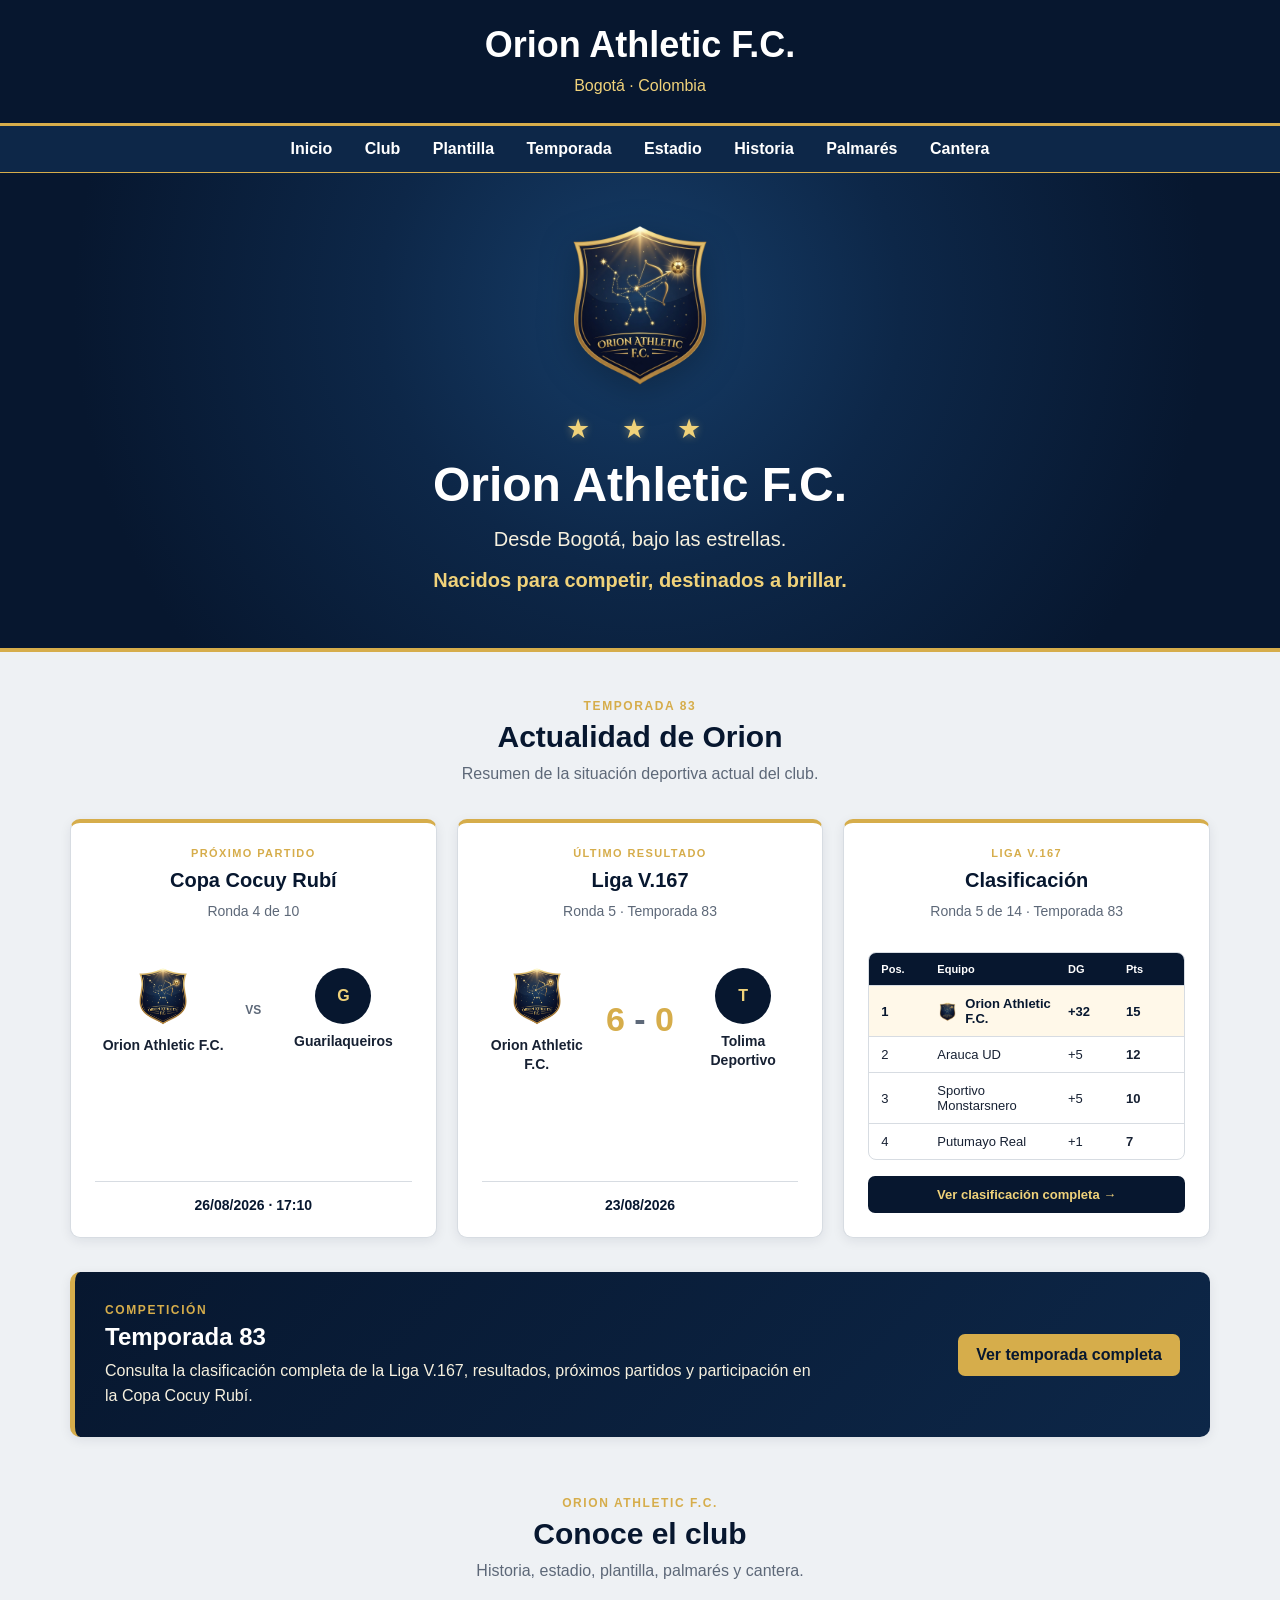
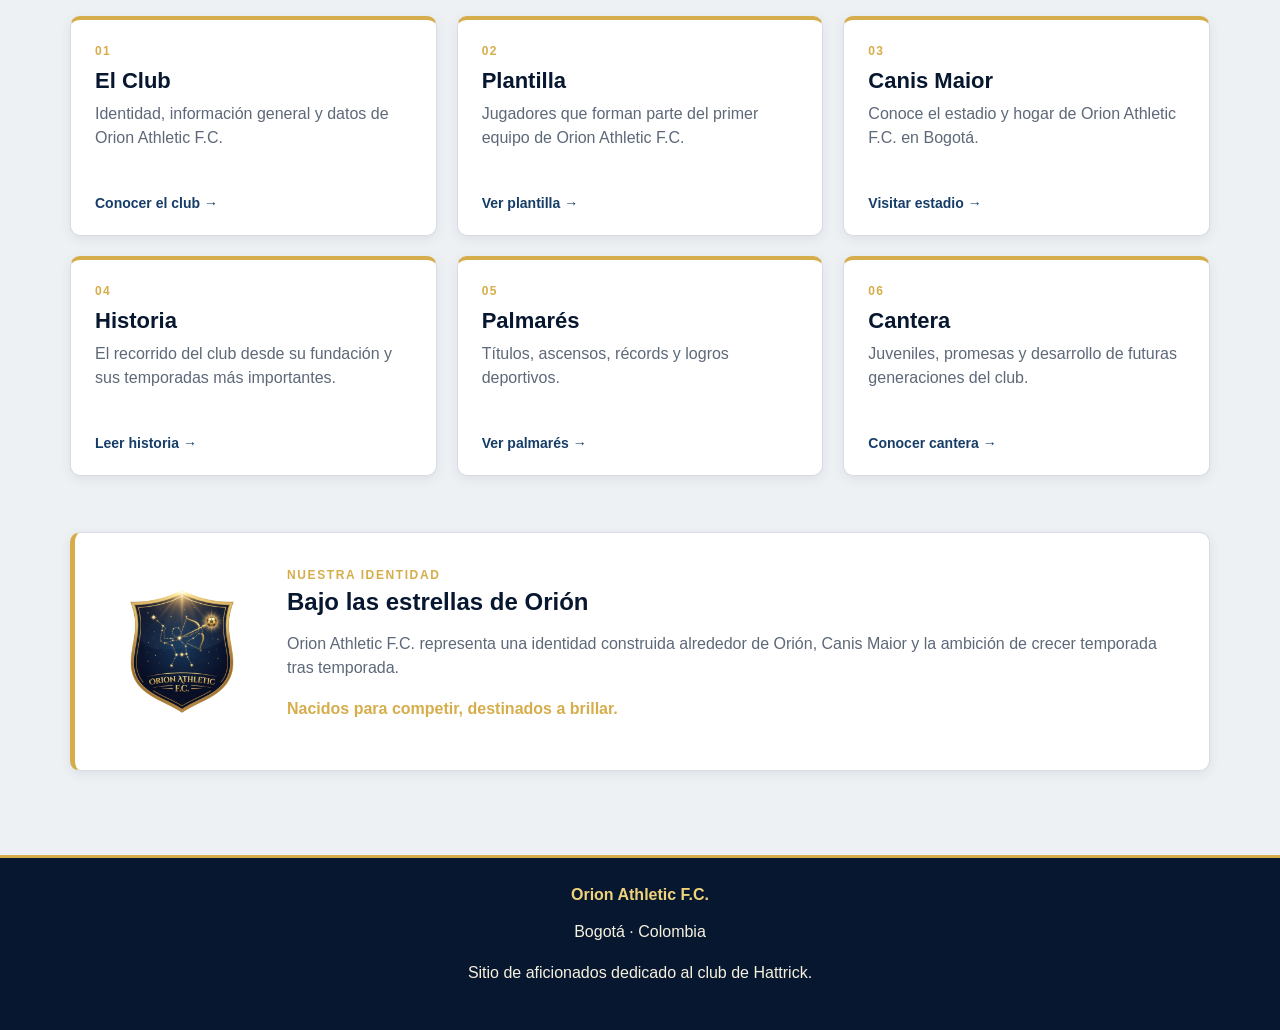
==== commit b918fd0e: "Update index.html" ====
--- a/index.html
+++ b/index.html
@@ -258,55 +258,76 @@
 
       <!-- POSICIÓN DE LIGA -->
 
-      <article class="sports-card league-summary">
-
-        <div class="card-label">
-          LIGA V.167
-        </div>
-
-        <h3>
-          Clasificación
-        </h3>
-
-        <p class="competition-detail">
-          Ronda 5 de 14 · Temporada 83
-        </p>
-
-
-        <div class="position-number">
-          1.º
-        </div>
-
-        <div class="position-label">
-          LÍDER
-        </div>
-
-
-        <div class="league-metrics">
-
-          <div>
-            <strong>15</strong>
-            <span>Puntos</span>
-          </div>
-
-          <div>
-            <strong>5</strong>
-            <span>Victorias</span>
-          </div>
-
-          <div>
-            <strong>+32</strong>
-            <span>Diferencia</span>
-          </div>
-
-        </div>
-
-
-        <p class="league-gap">
-          +3 puntos sobre Arauca UD
-        </p>
-
-      </article>
+<article class="sports-card league-preview">
+
+  <div class="card-label">
+    LIGA V.167
+  </div>
+
+  <h3>
+    Clasificación
+  </h3>
+
+  <p class="competition-detail">
+    Ronda 5 de 14 · Temporada 83
+  </p>
+
+  <div class="mini-table">
+
+    <div class="mini-row mini-header">
+      <span>Pos.</span>
+      <span>Equipo</span>
+      <span>DG</span>
+      <span>Pts</span>
+    </div>
+
+    <div class="mini-row mini-orion">
+      <span>1</span>
+
+      <span class="mini-team">
+        <img
+          src="logoathletic.png"
+          alt=""
+          class="mini-logo"
+        >
+        Orion Athletic F.C.
+      </span>
+
+      <span>+32</span>
+      <strong>15</strong>
+    </div>
+
+    <div class="mini-row">
+      <span>2</span>
+      <span>Arauca UD</span>
+      <span>+5</span>
+      <strong>12</strong>
+    </div>
+
+    <div class="mini-row">
+      <span>3</span>
+      <span>Sportivo Monstarsnero</span>
+      <span>+5</span>
+      <strong>10</strong>
+    </div>
+
+    <div class="mini-row">
+      <span>4</span>
+      <span>Putumayo Real</span>
+      <span>+1</span>
+      <strong>7</strong>
+    </div>
+
+  </div>
+
+  <a
+    href="temporada.html"
+    class="mini-table-link"
+  >
+    Ver clasificación completa →
+  </a>
+
+</article>
 
     </div>
 
--- a/css/styles.css
+++ b/css/styles.css
@@ -22,11 +22,16 @@
   --verde-victoria: #69a96d;
   --rojo-derrota: #cf6868;
   --gris-empate: #90969b;
-}
-
-
-/* =========================
-   BASE
+
+  --sombra-suave: 0 3px 12px rgba(7, 23, 47, 0.08);
+  --sombra-media: 0 7px 20px rgba(7, 23, 47, 0.12);
+
+  --radio: 10px;
+}
+
+
+/* =========================
+   RESET / BASE
 ========================= */
 
 * {
@@ -56,21 +61,36 @@
   color: var(--dorado);
 }
 
-
-/* =========================
-   CABECERA
+h1,
+h2,
+h3,
+h4 {
+  color: var(--azul-noche);
+}
+
+p {
+  line-height: 1.55;
+}
+
+
+/* =========================
+   CABECERA GENERAL
 ========================= */
 
 header {
   background: var(--azul-noche);
   color: var(--blanco);
+
   padding: 24px 20px;
+
   text-align: center;
+
   border-bottom: 3px solid var(--dorado);
 }
 
 header h1 {
   margin: 0;
+  color: var(--blanco);
   font-size: 36px;
 }
 
@@ -81,22 +101,30 @@
 
 
 /* =========================
-   MENÚ
+   MENÚ GENERAL
 ========================= */
 
 nav {
   background: var(--azul-oscuro);
+
   padding: 14px 20px;
+
   text-align: center;
+
   border-bottom: 1px solid var(--dorado);
 }
 
 nav a {
   display: inline-block;
+
   margin: 0 14px;
+
   color: var(--blanco);
+
   text-decoration: none;
-  font-weight: bold;
+
+  font-weight: bold;
+
   transition:
     color 0.2s ease,
     opacity 0.2s ease;
@@ -108,16 +136,34 @@
 
 
 /* =========================
-   PORTADA
+   CONTENEDOR GENERAL
+========================= */
+
+.container {
+  width: 100%;
+  max-width: 1180px;
+
+  margin: 0 auto;
+
+  padding: 44px 20px;
+}
+
+
+/* =========================
+   PORTADA PRINCIPAL
 ========================= */
 
 .hero {
   min-height: 390px;
+
   display: flex;
   align-items: center;
   justify-content: center;
+
   padding: 42px 20px;
+
   text-align: center;
+
   color: var(--blanco);
 
   background:
@@ -139,9 +185,11 @@
 
 .hero-logo {
   display: block;
+
   width: 180px;
   max-width: 45vw;
   height: auto;
+
   margin: 0 auto 18px;
 
   filter:
@@ -152,7 +200,9 @@
 
 .hero .stars {
   margin-bottom: 10px;
+
   color: var(--dorado-claro);
+
   font-size: 27px;
   letter-spacing: 12px;
 
@@ -162,13 +212,17 @@
 
 .hero h2 {
   margin: 12px 0;
+
   color: var(--blanco);
+
   font-size: 48px;
 }
 
 .hero p {
   margin: 10px 0;
+
   color: var(--crema);
+
   font-size: 20px;
 }
 
@@ -177,21 +231,62 @@
   font-weight: bold;
 }
 
-.highlight {
-  color: var(--dorado-claro);
-  font-weight: bold;
-}
-
-
-/* =========================
-   CONTENIDO GENERAL
-========================= */
-
-.container {
+
+/* =========================
+   CABECERA DE PÁGINAS INTERNAS
+========================= */
+
+.page-hero,
+.season-hero {
+  background:
+    linear-gradient(
+      135deg,
+      var(--azul-noche),
+      var(--azul-oscuro)
+    );
+
+  color: var(--blanco);
+
+  border-bottom: 4px solid var(--dorado);
+}
+
+.page-hero-content,
+.season-hero-content {
   width: 100%;
   max-width: 1180px;
+
   margin: 0 auto;
-  padding: 44px 20px;
+
+  padding: 34px 20px;
+
+  display: flex;
+  align-items: center;
+
+  gap: 24px;
+}
+
+.page-logo,
+.season-logo {
+  width: 95px;
+  height: auto;
+
+  flex-shrink: 0;
+}
+
+.page-hero h2,
+.season-hero h2 {
+  margin: 4px 0 6px;
+
+  color: var(--blanco);
+
+  font-size: 34px;
+}
+
+.page-hero p,
+.season-hero p {
+  margin: 0;
+
+  color: var(--crema);
 }
 
 
@@ -201,27 +296,84 @@
 
 .section-heading {
   max-width: 720px;
+
   margin: 0 auto 32px;
+
   text-align: center;
 }
 
 .section-heading h2 {
   margin: 6px 0 8px;
-  color: var(--azul-noche);
+
+  color: var(--azul-noche);
+
   font-size: 30px;
 }
 
 .section-heading p {
   margin: 0;
+
   color: var(--texto-suave);
-  line-height: 1.5;
 }
 
 .section-kicker {
   color: var(--dorado);
+
   font-size: 12px;
-  font-weight: bold;
+
+  font-weight: bold;
+
   letter-spacing: 1.6px;
+}
+
+
+/* =========================
+   TARJETAS GENERALES
+========================= */
+
+.card {
+  background: var(--blanco);
+
+  border: 1px solid var(--borde);
+  border-top: 4px solid var(--dorado);
+
+  border-radius: var(--radio);
+
+  padding: 24px;
+
+  box-shadow: var(--sombra-suave);
+
+  transition:
+    transform 0.2s ease,
+    box-shadow 0.2s ease;
+}
+
+.card:hover {
+  transform: translateY(-2px);
+  box-shadow: var(--sombra-media);
+}
+
+.card h3 {
+  margin-top: 0;
+  color: var(--azul-oscuro);
+}
+
+.card p:last-child {
+  margin-bottom: 0;
+}
+
+
+/* =========================
+   GRID GENERAL
+========================= */
+
+.grid {
+  display: grid;
+
+  grid-template-columns:
+    repeat(3, minmax(0, 1fr));
+
+  gap: 20px;
 }
 
 
@@ -231,26 +383,31 @@
 
 .sports-grid {
   display: grid;
+
   grid-template-columns:
     repeat(3, minmax(0, 1fr));
+
   gap: 20px;
+
   align-items: stretch;
 }
 
 .sports-card {
   display: flex;
   flex-direction: column;
+
   background: var(--blanco);
 
   border: 1px solid var(--borde);
   border-top: 4px solid var(--dorado);
 
-  border-radius: 10px;
+  border-radius: var(--radio);
+
   padding: 24px;
+
   text-align: center;
 
-  box-shadow:
-    0 3px 10px rgba(7, 23, 47, 0.08);
+  box-shadow: var(--sombra-suave);
 
   transition:
     transform 0.2s ease,
@@ -259,37 +416,44 @@
 
 .sports-card:hover {
   transform: translateY(-2px);
-
-  box-shadow:
-    0 7px 18px rgba(7, 23, 47, 0.11);
+  box-shadow: var(--sombra-media);
 }
 
 .sports-card h3 {
   margin: 10px 0 4px;
-  color: var(--azul-noche);
+
+  color: var(--azul-noche);
+
   font-size: 20px;
 }
 
 .card-label {
   display: inline-block;
+
   color: var(--dorado);
+
   font-size: 11px;
-  font-weight: bold;
+
+  font-weight: bold;
+
   letter-spacing: 1.4px;
 }
 
 .competition-detail {
   margin: 5px 0 22px;
+
   color: var(--texto-suave);
+
   font-size: 14px;
 }
 
 
 /* =========================
-   PRÓXIMO PARTIDO
-========================= */
-
-.match {
+   PARTIDOS
+========================= */
+
+.match,
+.result-box {
   display: grid;
 
   grid-template-columns:
@@ -298,16 +462,22 @@
     minmax(0, 1fr);
 
   align-items: center;
+
   gap: 14px;
+
   margin: 20px 0 22px;
 }
 
 .match-team,
 .result-team {
   display: flex;
+
   flex-direction: column;
+
   align-items: center;
+
   gap: 8px;
+
   min-width: 0;
 }
 
@@ -320,6 +490,7 @@
 .team-logo {
   width: 64px;
   height: 64px;
+
   object-fit: contain;
 }
 
@@ -328,6 +499,7 @@
   height: 56px;
 
   display: flex;
+
   align-items: center;
   justify-content: center;
 
@@ -341,27 +513,481 @@
 
 .match-vs {
   color: var(--texto-suave);
+
   font-size: 12px;
   font-weight: bold;
 }
 
 .match-date {
   margin-top: auto;
+
   padding-top: 15px;
 
   border-top: 1px solid var(--borde);
 
   color: var(--azul-noche);
+
   font-size: 14px;
   font-weight: bold;
 }
 
-
-/* =========================
-   ÚLTIMO RESULTADO
-========================= */
-
-.result-box {
+.score {
+  color: var(--dorado);
+
+  font-size: 34px;
+  font-weight: bold;
+
+  white-space: nowrap;
+}
+
+.score span {
+  color: var(--texto-suave);
+}
+
+
+/* =========================
+   RESUMEN DE LIGA
+========================= */
+
+.position-number {
+  margin-top: 12px;
+
+  color: var(--azul-noche);
+
+  font-size: 52px;
+  font-weight: bold;
+}
+
+.position-label {
+  display: inline-block;
+
+  margin: 0 auto 22px;
+
+  padding: 5px 12px;
+
+  border-radius: 20px;
+
+  background: var(--dorado);
+  color: var(--azul-noche);
+
+  font-size: 11px;
+  font-weight: bold;
+
+  letter-spacing: 1px;
+}
+
+.league-metrics {
+  display: grid;
+
+  grid-template-columns:
+    repeat(3, 1fr);
+
+  gap: 8px;
+
+  padding: 15px 0;
+
+  border-top: 1px solid var(--borde);
+  border-bottom: 1px solid var(--borde);
+}
+
+.league-metrics div {
+  display: flex;
+
+  flex-direction: column;
+
+  gap: 4px;
+}
+
+.league-metrics strong {
+  color: var(--azul-noche);
+
+  font-size: 21px;
+}
+
+.league-metrics span {
+  color: var(--texto-suave);
+
+  font-size: 11px;
+}
+
+.league-gap {
+  margin: 16px 0 0;
+
+  color: var(--texto-suave);
+
+  font-size: 13px;
+}
+
+
+/* =========================
+   INICIO - BLOQUE DESTACADO
+========================= */
+
+.home-highlight {
+  margin-top: 34px;
+
+  padding: 28px 30px;
+
+  display: flex;
+
+  align-items: center;
+  justify-content: space-between;
+
+  gap: 30px;
+
+  background:
+    linear-gradient(
+      135deg,
+      var(--azul-noche),
+      var(--azul-oscuro)
+    );
+
+  border-left: 5px solid var(--dorado);
+
+  border-radius: var(--radio);
+
+  box-shadow: var(--sombra-suave);
+}
+
+.home-highlight h2 {
+  margin: 5px 0 8px;
+
+  color: var(--blanco);
+}
+
+.home-highlight p {
+  margin: 0;
+
+  max-width: 720px;
+
+  color: var(--crema);
+}
+
+
+/* =========================
+   BOTONES
+========================= */
+
+.primary-button {
+  display: inline-block;
+
+  flex-shrink: 0;
+
+  padding: 12px 18px;
+
+  border-radius: 7px;
+
+  background: var(--dorado);
+
+  color: var(--azul-noche);
+
+  text-decoration: none;
+
+  font-weight: bold;
+
+  transition:
+    background 0.2s ease,
+    transform 0.2s ease;
+}
+
+.primary-button:hover {
+  background: var(--dorado-claro);
+
+  color: var(--azul-noche);
+
+  transform: translateY(-1px);
+}
+
+
+/* =========================
+   INICIO - ACCESOS A SECCIONES
+========================= */
+
+.home-section-heading {
+  margin-top: 56px;
+}
+
+.home-links-grid {
+  display: grid;
+
+  grid-template-columns:
+    repeat(3, minmax(0, 1fr));
+
+  gap: 20px;
+}
+
+.home-link-card {
+  position: relative;
+
+  display: flex;
+  flex-direction: column;
+
+  min-height: 220px;
+
+  padding: 24px;
+
+  background: var(--blanco);
+
+  border: 1px solid var(--borde);
+  border-top: 4px solid var(--dorado);
+
+  border-radius: var(--radio);
+
+  text-decoration: none;
+
+  box-shadow: var(--sombra-suave);
+
+  transition:
+    transform 0.2s ease,
+    box-shadow 0.2s ease,
+    border-color 0.2s ease;
+}
+
+.home-link-card:hover {
+  transform: translateY(-3px);
+
+  box-shadow: var(--sombra-media);
+
+  border-color: var(--dorado);
+}
+
+.home-card-number {
+  color: var(--dorado);
+
+  font-size: 12px;
+
+  font-weight: bold;
+
+  letter-spacing: 1.3px;
+}
+
+.home-link-card h3 {
+  margin: 10px 0 8px;
+
+  color: var(--azul-noche);
+
+  font-size: 22px;
+}
+
+.home-link-card p {
+  margin: 0;
+
+  color: var(--texto-suave);
+}
+
+.home-card-action {
+  margin-top: auto;
+
+  padding-top: 18px;
+
+  color: var(--azul-medio);
+
+  font-weight: bold;
+
+  font-size: 14px;
+}
+
+
+/* =========================
+   INICIO - IDENTIDAD
+========================= */
+
+.home-identity {
+  margin-top: 56px;
+
+  padding: 32px;
+
+  display: grid;
+
+  grid-template-columns:
+    150px
+    minmax(0, 1fr);
+
+  gap: 30px;
+
+  align-items: center;
+
+  background: var(--blanco);
+
+  border: 1px solid var(--borde);
+  border-left: 5px solid var(--dorado);
+
+  border-radius: var(--radio);
+
+  box-shadow: var(--sombra-suave);
+}
+
+.home-identity-logo {
+  width: 140px;
+  height: auto;
+
+  margin: 0 auto;
+}
+
+.home-identity h2 {
+  margin: 5px 0 10px;
+}
+
+.home-identity p {
+  color: var(--texto-suave);
+}
+
+.identity-motto {
+  color: var(--dorado) !important;
+  font-weight: bold;
+}
+
+
+/* =========================
+   TEMPORADA - RESUMEN
+========================= */
+
+.season-summary-grid {
+  display: grid;
+
+  grid-template-columns:
+    repeat(3, minmax(0, 1fr));
+
+  gap: 20px;
+}
+
+.season-summary-card {
+  padding: 24px;
+
+  text-align: center;
+
+  background: var(--blanco);
+
+  border: 1px solid var(--borde);
+  border-top: 4px solid var(--dorado);
+
+  border-radius: var(--radio);
+
+  box-shadow: var(--sombra-suave);
+}
+
+.summary-big-number {
+  margin: 14px 0 6px;
+
+  color: var(--azul-noche);
+
+  font-size: 46px;
+
+  font-weight: bold;
+}
+
+.summary-title {
+  color: var(--azul-oscuro);
+}
+
+.summary-stats {
+  margin-top: 20px;
+
+  padding-top: 16px;
+
+  display: grid;
+
+  grid-template-columns:
+    repeat(3, 1fr);
+
+  gap: 8px;
+
+  border-top: 1px solid var(--borde);
+}
+
+.summary-stats div {
+  display: flex;
+
+  flex-direction: column;
+
+  gap: 4px;
+}
+
+.summary-stats strong {
+  color: var(--azul-noche);
+
+  font-size: 19px;
+}
+
+.summary-stats span {
+  color: var(--texto-suave);
+
+  font-size: 11px;
+}
+
+.summary-note {
+  margin: 18px 0 0;
+
+  color: var(--texto-suave);
+}
+
+
+/* =========================
+   TEMPORADA - BLOQUES
+========================= */
+
+.season-block {
+  margin-top: 32px;
+
+  background: var(--blanco);
+
+  border: 1px solid var(--borde);
+  border-top: 4px solid var(--dorado);
+
+  border-radius: var(--radio);
+
+  box-shadow: var(--sombra-suave);
+
+  overflow: hidden;
+}
+
+.season-block-header {
+  padding: 24px;
+
+  display: flex;
+
+  align-items: center;
+  justify-content: space-between;
+
+  gap: 20px;
+
+  border-bottom: 1px solid var(--borde);
+}
+
+.season-block-header h2 {
+  margin: 4px 0 6px;
+}
+
+.season-block-header p {
+  margin: 0;
+
+  color: var(--texto-suave);
+}
+
+.competition-badge {
+  padding: 6px 12px;
+
+  border-radius: 18px;
+
+  background: var(--azul-noche);
+
+  color: var(--dorado-claro);
+
+  font-size: 11px;
+  font-weight: bold;
+
+  letter-spacing: 1px;
+}
+
+
+/* =========================
+   TEMPORADA - PARTIDO DESTACADO
+========================= */
+
+.featured-match,
+.featured-result {
+  padding: 32px 24px;
+
   display: grid;
 
   grid-template-columns:
@@ -370,88 +996,90 @@
     minmax(0, 1fr);
 
   align-items: center;
-  gap: 12px;
-  margin: 20px 0 22px;
-}
-
-.score {
+
+  gap: 24px;
+
+  text-align: center;
+}
+
+.featured-team {
+  display: flex;
+
+  flex-direction: column;
+
+  align-items: center;
+
+  gap: 10px;
+}
+
+.featured-logo {
+  width: 86px;
+  height: 86px;
+
+  object-fit: contain;
+}
+
+.featured-placeholder {
+  width: 74px;
+  height: 74px;
+
+  display: flex;
+
+  align-items: center;
+  justify-content: center;
+
+  border-radius: 50%;
+
+  background: var(--azul-noche);
+  color: var(--dorado-claro);
+
+  font-size: 22px;
+  font-weight: bold;
+}
+
+.featured-center {
+  display: flex;
+
+  flex-direction: column;
+
+  gap: 5px;
+
+  color: var(--texto-suave);
+}
+
+.featured-vs {
   color: var(--dorado);
-  font-size: 34px;
-  font-weight: bold;
+
+  font-size: 18px;
+  font-weight: bold;
+}
+
+.featured-date {
+  color: var(--azul-noche);
+}
+
+.featured-score {
+  color: var(--dorado);
+
+  font-size: 48px;
+
+  font-weight: bold;
+
   white-space: nowrap;
 }
 
-.score span {
+.featured-score span {
   color: var(--texto-suave);
 }
 
 
 /* =========================
-   RESUMEN DE LIGA
-========================= */
-
-.position-number {
-  margin-top: 12px;
-  color: var(--azul-noche);
-  font-size: 52px;
-  font-weight: bold;
-}
-
-.position-label {
-  display: inline-block;
-  margin: 0 auto 22px;
-  padding: 5px 12px;
-
-  border-radius: 20px;
-
-  background: var(--dorado);
-  color: var(--azul-noche);
-
-  font-size: 11px;
-  font-weight: bold;
-  letter-spacing: 1px;
-}
-
-.league-metrics {
-  display: grid;
-  grid-template-columns: repeat(3, 1fr);
-  gap: 8px;
-
-  padding: 15px 0;
-
-  border-top: 1px solid var(--borde);
-  border-bottom: 1px solid var(--borde);
-}
-
-.league-metrics div {
-  display: flex;
-  flex-direction: column;
-  gap: 4px;
-}
-
-.league-metrics strong {
-  color: var(--azul-noche);
-  font-size: 21px;
-}
-
-.league-metrics span {
-  color: var(--texto-suave);
-  font-size: 11px;
-}
-
-.league-gap {
-  margin: 16px 0 0;
-  color: var(--texto-suave);
-  font-size: 13px;
-}
-
-
-/* =========================
-   CLASIFICACIÓN COMPLETA
+   CLASIFICACIÓN
 ========================= */
 
 .league-section {
   margin-top: 34px;
+
   overflow: hidden;
 
   background: var(--blanco);
@@ -459,35 +1087,41 @@
   border: 1px solid var(--borde);
   border-top: 4px solid var(--dorado);
 
-  border-radius: 10px;
-
-  box-shadow:
-    0 3px 12px rgba(7, 23, 47, 0.08);
+  border-radius: var(--radio);
+
+  box-shadow: var(--sombra-suave);
 }
 
 .league-header {
+  padding: 26px;
+
   display: flex;
+
   align-items: center;
   justify-content: space-between;
 
   gap: 24px;
-  padding: 26px;
 }
 
 .league-header h2 {
   margin: 5px 0;
-  color: var(--azul-noche);
+
+  color: var(--azul-noche);
+
   font-size: 28px;
 }
 
 .league-header p {
   margin: 0;
+
   color: var(--texto-suave);
 }
 
 .league-status {
   display: flex;
+
   flex-direction: column;
+
   align-items: flex-end;
 
   gap: 4px;
@@ -501,23 +1135,28 @@
 
 .league-status span {
   color: var(--dorado);
-  font-weight: bold;
-}
-
-
-/* =========================
-   TABLA DE LIGA
+
+  font-weight: bold;
+}
+
+
+/* =========================
+   TABLAS
 ========================= */
 
 .table-wrapper {
   width: 100%;
+
   overflow-x: auto;
 }
 
 .league-table {
   width: 100%;
+
   border-collapse: collapse;
+
   table-layout: auto;
+
   font-size: 14px;
 }
 
@@ -529,7 +1168,9 @@
 .league-table th,
 .league-table td {
   padding: 13px 10px;
+
   text-align: center;
+
   vertical-align: middle;
 
   border-bottom: 1px solid var(--borde);
@@ -537,17 +1178,21 @@
 
 .league-table th {
   font-size: 12px;
+
   letter-spacing: 0.4px;
 }
 
 .league-table .team-column {
   width: 28%;
+
   text-align: left;
 }
 
 .league-table .team-name {
   text-align: left !important;
+
   white-space: nowrap;
+
   vertical-align: middle;
 }
 
@@ -566,12 +1211,8 @@
 
 .orion-row .team-name {
   color: var(--azul-noche);
-  font-weight: bold;
-}
-
-.team-name {
-  white-space: nowrap;
-  vertical-align: middle;
+
+  font-weight: bold;
 }
 
 .table-logo {
@@ -579,6 +1220,7 @@
   height: 25px;
 
   object-fit: contain;
+
   vertical-align: middle;
 
   margin-right: 8px;
@@ -604,32 +1246,38 @@
 
 .position-badge.first {
   background: var(--dorado);
+
   color: var(--azul-noche);
 }
 
 .points {
   color: var(--azul-noche);
+
   font-weight: bold;
 }
 
 .positive {
   color: #257747;
+
   font-weight: bold;
 }
 
 .negative {
   color: #a54646;
-  font-weight: bold;
-}
-
-
-/* =========================
-   FORMA RECIENTE
+
+  font-weight: bold;
+}
+
+
+/* =========================
+   FORMA
 ========================= */
 
 .form {
   display: flex;
+
   justify-content: center;
+
   gap: 4px;
 }
 
@@ -664,6 +1312,7 @@
 
 .form .empty {
   background: #e6e8ea;
+
   color: #a0a5aa;
 }
 
@@ -673,15 +1322,18 @@
 ========================= */
 
 .league-note {
+  padding: 16px 24px;
+
   display: flex;
+
   justify-content: center;
 
   gap: 28px;
+
   flex-wrap: wrap;
 
-  padding: 16px 24px;
-
   background: var(--azul-noche);
+
   color: var(--crema);
 
   font-size: 13px;
@@ -689,46 +1341,91 @@
 
 .league-note span:first-child {
   color: var(--dorado-claro);
-  font-weight: bold;
-}
-
-
-/* =========================
-   TARJETAS GENERALES
-========================= */
-
-.card {
+
+  font-weight: bold;
+}
+
+
+/* =========================
+   FUTURAS PÁGINAS
+========================= */
+
+/*
+  Estas clases sirven para Club, Plantilla, Estadio,
+  Historia, Palmarés y Cantera.
+*/
+
+.content-grid {
+  display: grid;
+
+  grid-template-columns:
+    repeat(2, minmax(0, 1fr));
+
+  gap: 20px;
+}
+
+.content-section {
+  margin-bottom: 28px;
+}
+
+.info-list {
+  margin: 0;
+
+  padding: 0;
+
+  list-style: none;
+}
+
+.info-list li {
+  padding: 10px 0;
+
+  border-bottom: 1px solid var(--borde);
+}
+
+.info-list li:last-child {
+  border-bottom: none;
+}
+
+.info-list strong {
+  color: var(--azul-noche);
+}
+
+.stat-grid {
+  display: grid;
+
+  grid-template-columns:
+    repeat(4, minmax(0, 1fr));
+
+  gap: 14px;
+}
+
+.stat-card {
+  padding: 18px;
+
+  text-align: center;
+
   background: var(--blanco);
 
   border: 1px solid var(--borde);
-  border-top: 4px solid var(--dorado);
-
-  border-radius: 8px;
-
-  padding: 24px;
-
-  box-shadow:
-    0 2px 8px rgba(7, 23, 47, 0.08);
-
-  transition:
-    transform 0.2s ease,
-    box-shadow 0.2s ease;
-}
-
-.card:hover {
-  transform: translateY(-2px);
-
-  box-shadow:
-    0 6px 18px rgba(7, 23, 47, 0.10);
-}
-
-.card h3 {
-  margin-top: 0;
-  color: var(--azul-oscuro);
-}
-
-.card p {
-  line-height: 1.55;
+  border-top: 3px solid var(--dorado);
+
+  border-radius: var(--radio);
+
+  box-shadow: var(--sombra-suave);
+}
+
+.stat-card strong {
+  display: block;
+
+  color: var(--azul-noche);
+
+  font-size: 24px;
+}
+
+.stat-card span {
+  color: var(--texto-suave);
+
+  font-size: 12px;
 }
 
 
@@ -764,18 +1461,39 @@
 
 @media (max-width: 900px) {
 
-  .sports-grid {
-    grid-template-columns: 1fr;
-  }
-
-  .league-header {
+  .sports-grid,
+  .season-summary-grid,
+  .home-links-grid {
+    grid-template-columns:
+      repeat(2, minmax(0, 1fr));
+  }
+
+  .grid {
+    grid-template-columns:
+      repeat(2, minmax(0, 1fr));
+  }
+
+  .league-header,
+  .season-block-header,
+  .home-highlight {
     flex-direction: column;
+
     align-items: flex-start;
   }
 
   .league-status {
     align-items: flex-start;
+
     text-align: left;
+  }
+
+  .home-identity {
+    grid-template-columns: 110px 1fr;
+  }
+
+  .stat-grid {
+    grid-template-columns:
+      repeat(2, minmax(0, 1fr));
   }
 
 }
@@ -805,6 +1523,7 @@
 
   .hero {
     min-height: 360px;
+
     padding: 34px 18px;
   }
 
@@ -814,6 +1533,7 @@
 
   .hero .stars {
     font-size: 23px;
+
     letter-spacing: 9px;
   }
 
@@ -833,8 +1553,186 @@
     font-size: 26px;
   }
 
-}
-
+  .page-hero-content,
+  .season-hero-content {
+    padding: 28px 16px;
+  }
+
+  .page-logo,
+  .season-logo {
+    width: 75px;
+  }
+
+  .page-hero h2,
+  .season-hero h2 {
+    font-size: 28px;
+  }
+
+  .sports-grid,
+  .season-summary-grid,
+  .home-links-grid,
+  .grid,
+  .content-grid {
+    grid-template-columns: 1fr;
+  }
+
+  .home-highlight {
+    padding: 24px;
+  }
+
+  .primary-button {
+    width: 100%;
+
+    text-align: center;
+  }
+
+  .home-identity {
+    grid-template-columns: 1fr;
+
+    text-align: center;
+  }
+
+  .home-identity-logo {
+    width: 120px;
+  }
+
+}
+
+/* =========================
+   MINI TABLA DE LIGA - HOME
+========================= */
+
+.league-preview {
+  text-align: left;
+}
+
+.league-preview h3,
+.league-preview .card-label,
+.league-preview .competition-detail {
+  text-align: center;
+}
+
+.mini-table {
+  margin-top: 8px;
+
+  border: 1px solid var(--borde);
+
+  border-radius: 8px;
+
+  overflow: hidden;
+}
+
+.mini-row {
+  display: grid;
+
+  grid-template-columns:
+    48px
+    minmax(0, 1fr)
+    50px
+    46px;
+
+  align-items: center;
+
+  gap: 8px;
+
+  padding: 10px 12px;
+
+  border-bottom: 1px solid var(--borde);
+
+  font-size: 13px;
+}
+
+.mini-row:last-child {
+  border-bottom: none;
+}
+
+.mini-header {
+  background: var(--azul-noche);
+
+  color: var(--blanco);
+
+  font-size: 11px;
+
+  font-weight: bold;
+}
+
+.mini-orion {
+  background: #fff8e9;
+
+  color: var(--azul-noche);
+
+  font-weight: bold;
+}
+
+.mini-team {
+  display: flex;
+
+  align-items: center;
+
+  gap: 7px;
+
+  min-width: 0;
+}
+
+.mini-logo {
+  width: 21px;
+  height: 21px;
+
+  object-fit: contain;
+
+  flex-shrink: 0;
+}
+
+.mini-table-link {
+  display: block;
+
+  margin-top: 16px;
+
+  padding: 11px 14px;
+
+  text-align: center;
+
+  border-radius: 7px;
+
+  background: var(--azul-noche);
+
+  color: var(--dorado-claro);
+
+  text-decoration: none;
+
+  font-size: 13px;
+
+  font-weight: bold;
+
+  transition:
+    background 0.2s ease,
+    color 0.2s ease,
+    transform 0.2s ease;
+}
+
+.mini-table-link:hover {
+  background: var(--azul-oscuro);
+
+  color: var(--blanco);
+
+  transform: translateY(-1px);
+}
+
+@media (max-width: 600px) {
+
+  .mini-row {
+    grid-template-columns:
+      38px
+      minmax(0, 1fr)
+      42px
+      38px;
+
+    padding: 9px 8px;
+
+    font-size: 12px;
+  }
+
+}
 
 /* =========================
    RESPONSIVE - MÓVIL PEQUEÑO
@@ -847,7 +1745,9 @@
   }
 
   .match,
-  .result-box {
+  .result-box,
+  .featured-match,
+  .featured-result {
     gap: 8px;
   }
 
@@ -878,9 +1778,27 @@
     font-size: 18px;
   }
 
+  .featured-logo {
+    width: 60px;
+    height: 60px;
+  }
+
+  .featured-placeholder {
+    width: 56px;
+    height: 56px;
+
+    font-size: 17px;
+  }
+
+  .featured-score {
+    font-size: 36px;
+  }
+
   .league-note {
     flex-direction: column;
+
     gap: 7px;
+
     text-align: center;
   }
 
@@ -897,4 +1815,8 @@
     padding: 10px 8px;
   }
 
-}
+  .stat-grid {
+    grid-template-columns: 1fr 1fr;
+  }
+
+}
